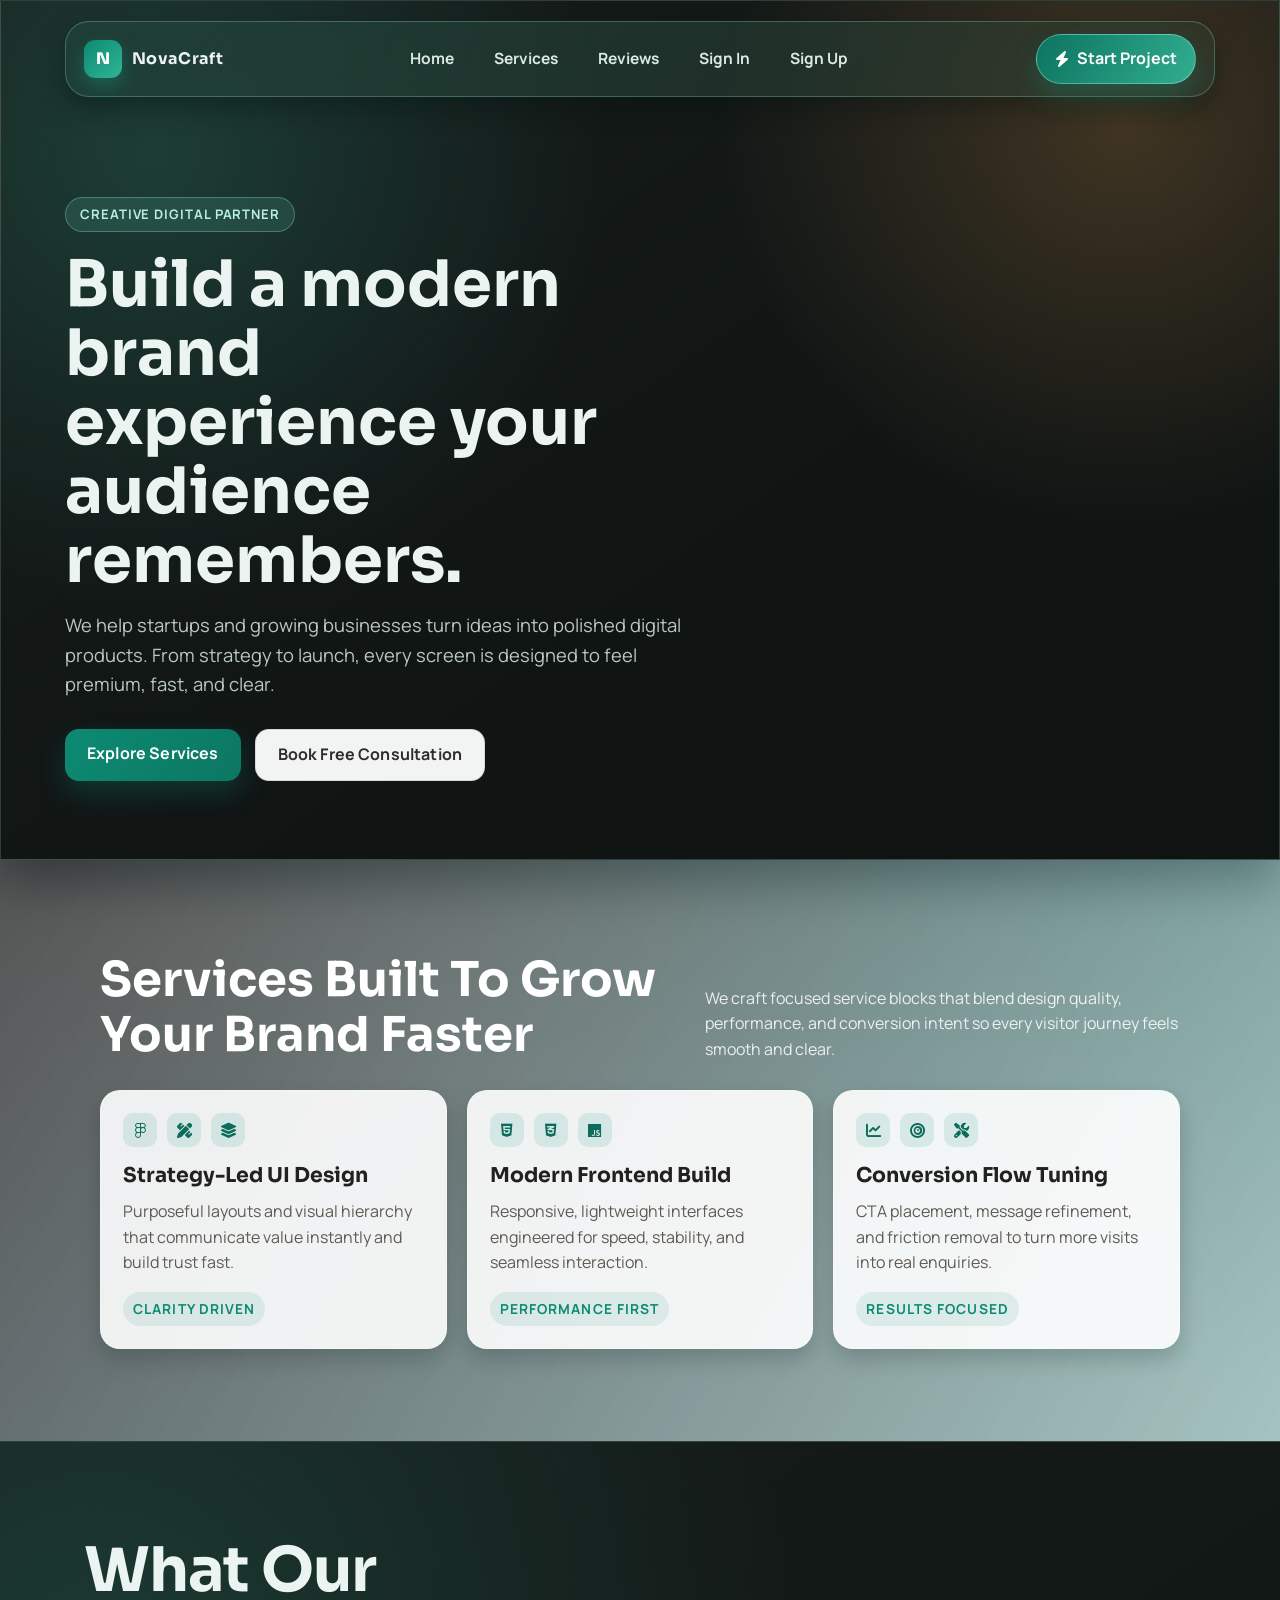
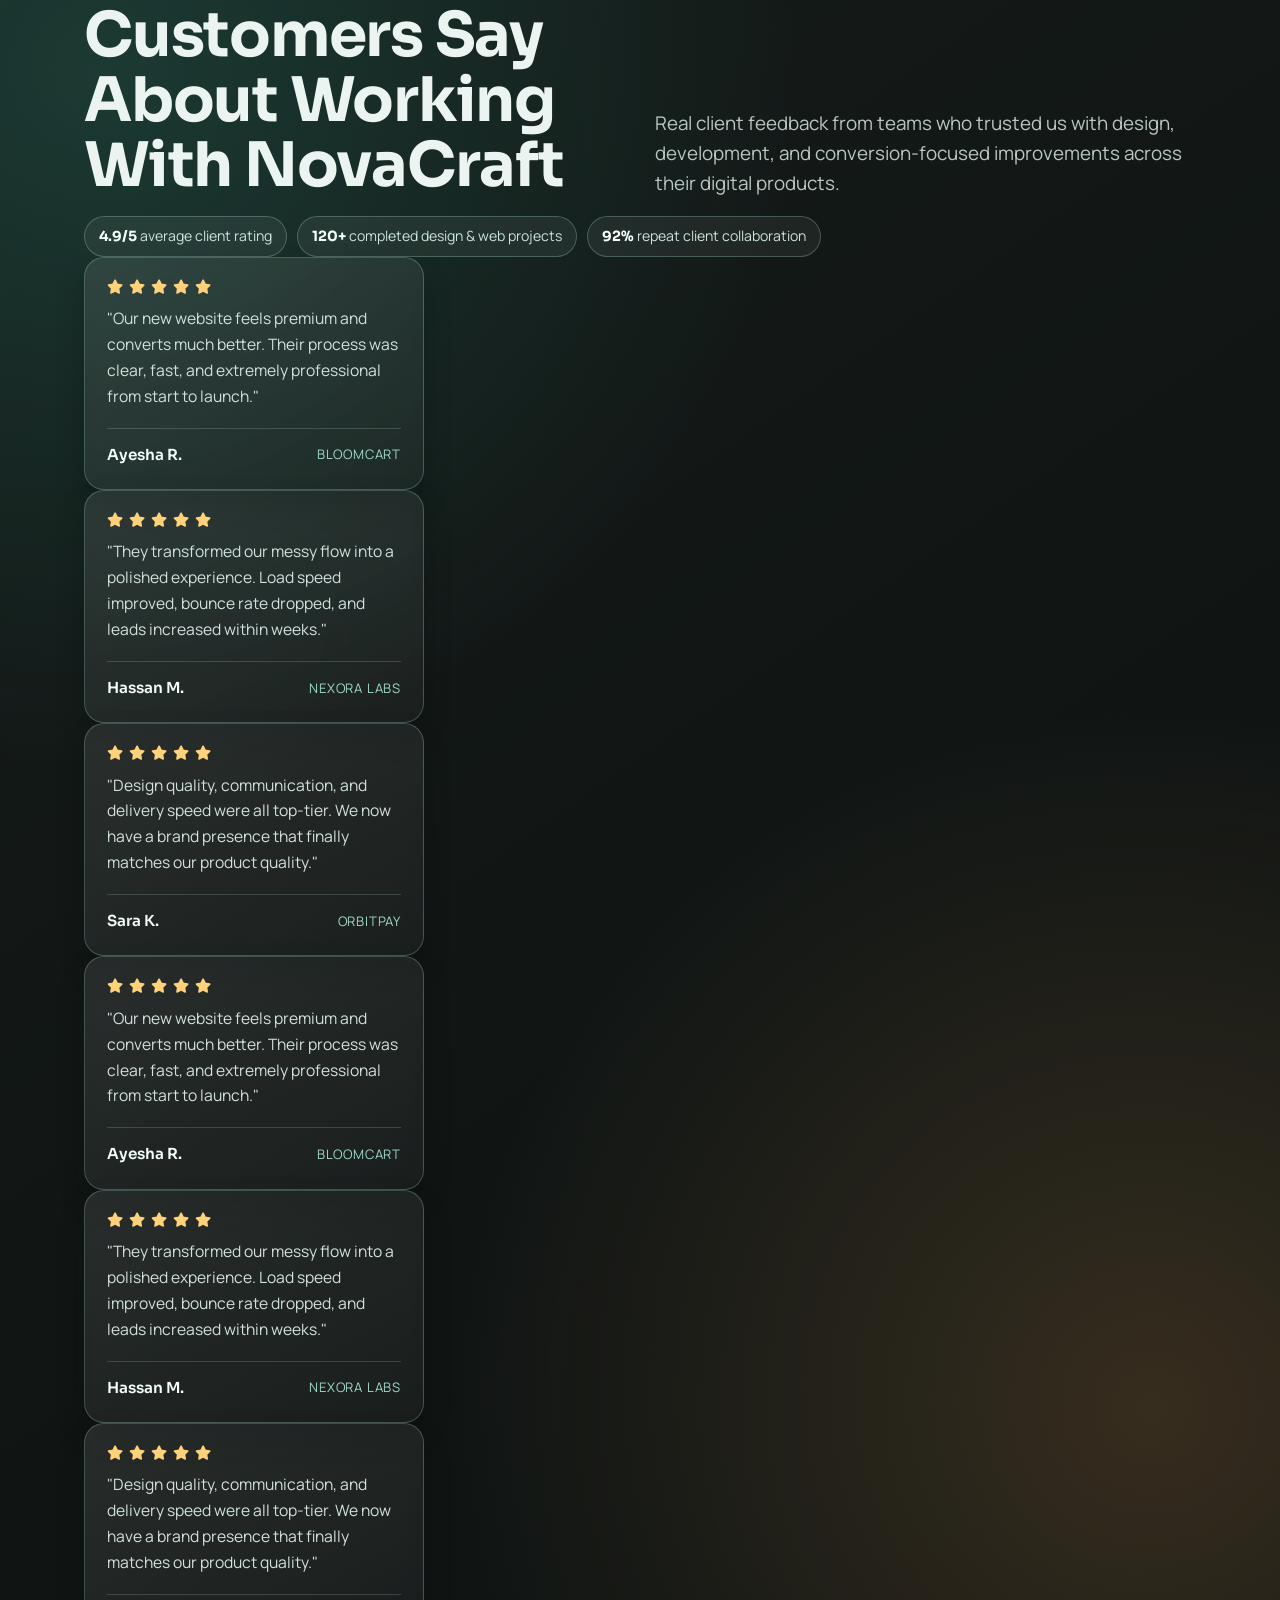
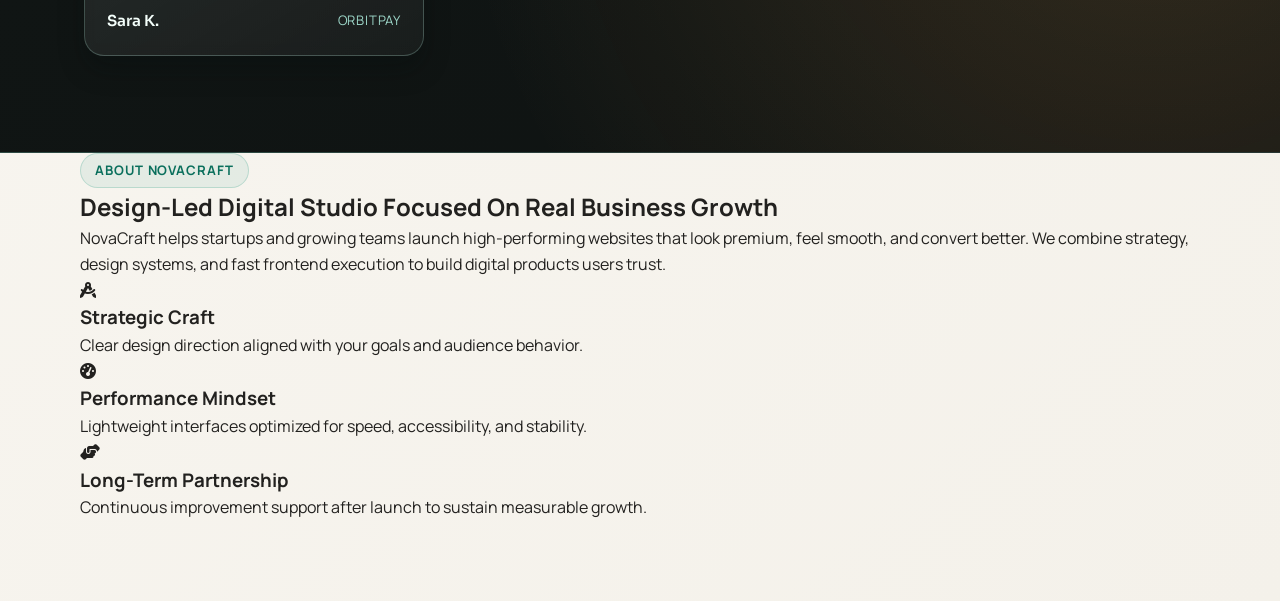
==== index.html @ 984fc83a "Merge branch 'huraira' of https://github.com/primesoftnoxsolutions/final into huraira" ====
<!DOCTYPE html>
<html lang="en">
<head>
  <meta charset="UTF-8" />
  <meta name="viewport" content="width=device-width, initial-scale=1.0" />
  <title>NovaCraft Studio</title>
  <link rel="preconnect" href="https://fonts.googleapis.com" />
  <link rel="preconnect" href="https://fonts.gstatic.com" crossorigin />
  <link href="https://fonts.googleapis.com/css2?family=Manrope:wght@400;500;600;700;800&family=Sora:wght@500;600;700&display=swap" rel="stylesheet" />
  <link rel="stylesheet" href="https://cdnjs.cloudflare.com/ajax/libs/font-awesome/6.5.2/css/all.min.css" />
  <link rel="stylesheet" href="style.css" />
</head>
<body>
  <main class="page">
    <section class="hero" id="hero">
      <div class="hero-top">
        <a class="hero-logo" href="#hero" aria-label="NovaCraft Studio home">
          <span class="hero-logo-mark">N</span>
          <span>NovaCraft</span>
        </a>
        <nav class="hero-nav" aria-label="Main navigation">
          <ul>
            <li><a href="#hero">Home</a></li>
            <li><a href="#services">Services</a></li>
            <li><a href="#reviews">Reviews</a></li>
            <li data-auth="guest"><a href="#" data-open-auth="signin">Sign In</a></li>
            <li data-auth="guest"><a href="#" data-open-auth="signup">Sign Up</a></li>
            <li data-auth="user" class="hidden"><a href="#" id="logoutBtn">Logout</a></li>
          </ul>
        </nav>
        <a class="hero-cta-animated" href="#services">
          <i class="fa-solid fa-bolt" aria-hidden="true"></i>
          Start Project
        </a>
      </div>
      <span class="eyebrow">Creative Digital Partner</span>
      <h1>Build a modern brand experience your audience remembers.</h1>
      <p>
        We help startups and growing businesses turn ideas into polished digital products.
        From strategy to launch, every screen is designed to feel premium, fast, and clear.
      </p>
      <div class="hero-actions">
        <a class="btn btn-primary" href="#services">Explore Services</a>
        <a class="btn btn-secondary" href="#" data-open-auth="signup">Book Free Consultation</a>
      </div>
    </section>

    <section class="services" id="services">
      <div class="services-inner">
        <div class="services-head">
          <h2>Services Built To Grow Your Brand Faster</h2>
          <p>
            We craft focused service blocks that blend design quality, performance,
            and conversion intent so every visitor journey feels smooth and clear.
          </p>
        </div>

        <div class="grid">
          <article class="card">
            <div class="card-tools">
              <i class="fa-brands fa-figma" aria-hidden="true"></i>
              <i class="fa-solid fa-pen-ruler" aria-hidden="true"></i>
              <i class="fa-solid fa-layer-group" aria-hidden="true"></i>
            </div>
            <h3>Strategy-Led UI Design</h3>
            <p>Purposeful layouts and visual hierarchy that communicate value instantly and build trust fast.</p>
            <strong>Clarity Driven</strong>
          </article>
          <article class="card">
            <div class="card-tools">
              <i class="fa-brands fa-html5" aria-hidden="true"></i>
              <i class="fa-brands fa-css3-alt" aria-hidden="true"></i>
              <i class="fa-brands fa-js" aria-hidden="true"></i>
            </div>
            <h3>Modern Frontend Build</h3>
            <p>Responsive, lightweight interfaces engineered for speed, stability, and seamless interaction.</p>
            <strong>Performance First</strong>
          </article>
          <article class="card">
            <div class="card-tools">
              <i class="fa-solid fa-chart-line" aria-hidden="true"></i>
              <i class="fa-solid fa-bullseye" aria-hidden="true"></i>
              <i class="fa-solid fa-screwdriver-wrench" aria-hidden="true"></i>
            </div>
            <h3>Conversion Flow Tuning</h3>
            <p>CTA placement, message refinement, and friction removal to turn more visits into real enquiries.</p>
            <strong>Results Focused</strong>
          </article>
        </div>
      </div>
    </section>

    <section class="reviews" id="reviews">
      <div class="reviews-inner">
        <div class="reviews-head">
          <h2>What Our Customers Say About Working With NovaCraft</h2>
          <p>
            Real client feedback from teams who trusted us with design, development,
            and conversion-focused improvements across their digital products.
          </p>
        </div>
        <div class="reviews-summary">
          <span><strong>4.9/5</strong> average client rating</span>
          <span><strong>120+</strong> completed design & web projects</span>
          <span><strong>92%</strong> repeat client collaboration</span>
        </div>

        <div class="reviews-grid">
          <article class="review-card">
            <div class="review-stars">
              <i class="fa-solid fa-star" aria-hidden="true"></i>
              <i class="fa-solid fa-star" aria-hidden="true"></i>
              <i class="fa-solid fa-star" aria-hidden="true"></i>
              <i class="fa-solid fa-star" aria-hidden="true"></i>
              <i class="fa-solid fa-star" aria-hidden="true"></i>
            </div>
            <p>
              "Our new website feels premium and converts much better. Their process was clear,
              fast, and extremely professional from start to launch."
            </p>
            <div class="review-meta">
              <span class="reviewer">Ayesha R.</span>
              <span class="company">BloomCart</span>
            </div>  
          </article>

            <article class="review-card">
              <div class="review-stars">
                <i class="fa-solid fa-star" aria-hidden="true"></i>
                <i class="fa-solid fa-star" aria-hidden="true"></i>
                <i class="fa-solid fa-star" aria-hidden="true"></i>
                <i class="fa-solid fa-star" aria-hidden="true"></i>
                <i class="fa-solid fa-star" aria-hidden="true"></i>
              </div>
              <p>
                "They transformed our messy flow into a polished experience. Load speed improved,
                bounce rate dropped, and leads increased within weeks."
              </p>
              <div class="review-meta">
                <span class="reviewer">Hassan M.</span>
                <span class="company">Nexora Labs</span>
              </div>
            </article>

            <article class="review-card">
              <div class="review-stars">
                <i class="fa-solid fa-star" aria-hidden="true"></i>
                <i class="fa-solid fa-star" aria-hidden="true"></i>
                <i class="fa-solid fa-star" aria-hidden="true"></i>
                <i class="fa-solid fa-star" aria-hidden="true"></i>
                <i class="fa-solid fa-star" aria-hidden="true"></i>
              </div>
              <p>
                "Design quality, communication, and delivery speed were all top-tier.
                We now have a brand presence that finally matches our product quality."
              </p>
              <div class="review-meta">
                <span class="reviewer">Sara K.</span>
                <span class="company">OrbitPay</span>
              </div>
            </article>

            <article class="review-card" aria-hidden="true">
              <div class="review-stars">
                <i class="fa-solid fa-star" aria-hidden="true"></i>
                <i class="fa-solid fa-star" aria-hidden="true"></i>
                <i class="fa-solid fa-star" aria-hidden="true"></i>
                <i class="fa-solid fa-star" aria-hidden="true"></i>
                <i class="fa-solid fa-star" aria-hidden="true"></i>
              </div>
              <p>
                "Our new website feels premium and converts much better. Their process was clear,
                fast, and extremely professional from start to launch."
              </p>
              <div class="review-meta">
                <span class="reviewer">Ayesha R.</span>
                <span class="company">BloomCart</span>
              </div>
            </article>

            <article class="review-card" aria-hidden="true">
              <div class="review-stars">
                <i class="fa-solid fa-star" aria-hidden="true"></i>
                <i class="fa-solid fa-star" aria-hidden="true"></i>
                <i class="fa-solid fa-star" aria-hidden="true"></i>
                <i class="fa-solid fa-star" aria-hidden="true"></i>
                <i class="fa-solid fa-star" aria-hidden="true"></i>
              </div>
              <p>
                "They transformed our messy flow into a polished experience. Load speed improved,
                bounce rate dropped, and leads increased within weeks."
              </p>
              <div class="review-meta">
                <span class="reviewer">Hassan M.</span>
                <span class="company">Nexora Labs</span>
              </div>
            </article>

            <article class="review-card" aria-hidden="true">
              <div class="review-stars">
                <i class="fa-solid fa-star" aria-hidden="true"></i>
                <i class="fa-solid fa-star" aria-hidden="true"></i>
                <i class="fa-solid fa-star" aria-hidden="true"></i>
                <i class="fa-solid fa-star" aria-hidden="true"></i>
                <i class="fa-solid fa-star" aria-hidden="true"></i>
              </div>
              <p>
                "Design quality, communication, and delivery speed were all top-tier.
                We now have a brand presence that finally matches our product quality."
              </p>
              <div class="review-meta">
                <span class="reviewer">Sara K.</span>
                <span class="company">OrbitPay</span>
              </div>
            </article>
          </div>
        </div>
      </div>
    </section>

    <section class="about-novacraft" id="about-novacraft">
      <div class="about-novacraft-inner">
        <div class="about-copy">
          <span class="eyebrow">About NovaCraft</span>
          <h2>Design-Led Digital Studio Focused On Real Business Growth</h2>
          <p>
            NovaCraft helps startups and growing teams launch high-performing websites that look premium,
            feel smooth, and convert better. We combine strategy, design systems, and fast frontend execution
            to build digital products users trust.
          </p>
        </div>
        <div class="about-pillars">
          <article class="pillar">
            <i class="fa-solid fa-compass-drafting" aria-hidden="true"></i>
            <h3>Strategic Craft</h3>
            <p>Clear design direction aligned with your goals and audience behavior.</p>
          </article>
          <article class="pillar">
            <i class="fa-solid fa-gauge-high" aria-hidden="true"></i>
            <h3>Performance Mindset</h3>
            <p>Lightweight interfaces optimized for speed, accessibility, and stability.</p>
          </article>
          <article class="pillar">
            <i class="fa-solid fa-handshake-angle" aria-hidden="true"></i>
            <h3>Long-Term Partnership</h3>
            <p>Continuous improvement support after launch to sustain measurable growth.</p>
          </article>
        </div>
      </div>
    </section>
  </main>

  <div id="authModal" class="auth-modal" aria-hidden="true">
    <button type="button" class="auth-modal-backdrop" data-close-auth aria-label="Close authentication popup"></button>
    <section class="auth-modal-card" role="dialog" aria-modal="true" aria-labelledby="authTitle">
      <button type="button" class="auth-close" data-close-auth aria-label="Close">&times;</button>

      <div class="auth-tabs" role="tablist" aria-label="Authentication tabs">
        <button type="button" class="auth-tab active" data-auth-view="signin" role="tab" aria-selected="true">Sign In</button>
        <button type="button" class="auth-tab" data-auth-view="signup" role="tab" aria-selected="false">Sign Up</button>
      </div>

      <div class="auth-panel" data-auth-panel="signin">
        <h2 id="authTitle">Welcome Back</h2>
        <p class="auth-subtext">Login karein aur apna project dashboard access karein.</p>

        <form id="signinForm" class="auth-form" novalidate>
          <div class="input-group">
            <label for="signinEmail">Email Address</label>
            <input id="signinEmail" name="email" type="email" autocomplete="email" required />
          </div>

          <div class="input-group">
            <label for="signinPassword">Password</label>
            <input id="signinPassword" name="password" type="password" autocomplete="current-password" required />
          </div>

          <button class="btn btn-primary" type="submit">Sign In</button>
        </form>

        <p id="signinMessage" class="form-message" role="status" aria-live="polite"></p>
        <p class="auth-foot">New user? <button type="button" class="auth-switch" data-switch-auth="signup">Create account</button></p>
      </div>

      <div class="auth-panel hidden" data-auth-panel="signup">
        <h2>Create Account</h2>
        <p class="auth-subtext">NovaCraft par account bana kar journey start karein.</p>

        <form id="signupForm" class="auth-form" novalidate>
          <div class="input-group">
            <label for="signupName">Full Name</label>
            <input id="signupName" name="name" type="text" autocomplete="name" required />
          </div>

          <div class="input-group">
            <label for="signupEmail">Email Address</label>
            <input id="signupEmail" name="email" type="email" autocomplete="email" required />
          </div>

          <div class="input-group">
            <label for="signupPassword">Password</label>
            <input id="signupPassword" name="password" type="password" minlength="6" autocomplete="new-password" required />
          </div>

          <div class="input-group">
            <label for="signupConfirmPassword">Confirm Password</label>
            <input id="signupConfirmPassword" name="confirmPassword" type="password" minlength="6" autocomplete="new-password" required />
          </div>

          <button class="btn btn-primary" type="submit">Sign Up</button>
        </form>

        <p id="signupMessage" class="form-message" role="status" aria-live="polite"></p>
        <p class="auth-foot">Already have an account? <button type="button" class="auth-switch" data-switch-auth="signin">Sign in</button></p>
      </div>
    </section>
  </div>

  <script src="script.js"></script>
</body>
</html>
---- style.css ----
:root {
  --bg-main: #f4f1ea;
  --bg-card: rgba(255, 255, 255, 0.8);
  --ink: #22211f;
  --muted: #5f5a53;
  --accent: #0d8a72;
  --ring: rgba(13, 138, 114, 0.25);
  --shadow: 0 18px 40px rgba(24, 29, 27, 0.12);
  --radius-xl: 28px;
  --radius-lg: 20px;
}

* {
  box-sizing: border-box;
  margin: 0;
  padding: 0;
}

body {
  font-family: "Manrope", sans-serif;
  color: var(--ink);
  background:
    radial-gradient(circle at 5% 8%, rgba(244, 162, 89, 0.38), transparent 30%),
    radial-gradient(circle at 92% 12%, rgba(13, 138, 114, 0.3), transparent 26%),
    linear-gradient(135deg, #fdfbf7 0%, #f4f1ea 100%);
  min-height: 100vh;
  line-height: 1.6;
  overflow-x: hidden;
}

body.modal-open {
  overflow: hidden;
}

.page {
  width: min(1120px, 92%);
  margin: 0 auto;
  padding: 0 0 80px;
}

.site-navbar-wrap {
  position: sticky;
  top: 0;
  z-index: 1000;
  padding: 10px clamp(12px, 3vw, 28px);
  background:
    radial-gradient(circle at 12% 18%, rgba(53, 181, 154, 0.22), transparent 34%),
    radial-gradient(circle at 88% 14%, rgba(255, 176, 90, 0.2), transparent 30%),
    linear-gradient(145deg, #171d1b 0%, #101514 60%, #0f1312 100%);
}

.site-navbar {
  width: min(1220px, 100%);
  margin: 0 auto;
  padding: 10px 14px;
  display: grid;
  grid-template-columns: auto 1fr auto;
  align-items: center;
  gap: 14px;
  border-radius: 18px;
  border: 1px solid rgba(193, 238, 227, 0.32);
  background:
    radial-gradient(circle at 10% 10%, rgba(117, 224, 202, 0.2), transparent 45%),
    radial-gradient(circle at 88% 84%, rgba(255, 190, 120, 0.16), transparent 48%),
    linear-gradient(120deg, rgba(12, 20, 24, 0.62), rgba(8, 42, 36, 0.58));
  box-shadow: 0 16px 30px rgba(6, 14, 12, 0.34);
  backdrop-filter: blur(14px) saturate(140%);
}

.hero {
  margin-top: 0;
  width: 100vw;
  margin-left: calc(50% - 50vw);
  margin-right: calc(50% - 50vw);
  padding: 20px clamp(20px, 5vw, 68px) 78px;
  /* border-radius: var(--radius-xl); */
  background:
    radial-gradient(circle at 12% 18%, rgba(53, 181, 154, 0.22), transparent 34%),
    radial-gradient(circle at 88% 14%, rgba(255, 176, 90, 0.2), transparent 30%),
    linear-gradient(145deg, #171d1b 0%, #101514 60%, #0f1312 100%);
  border: 1px solid rgba(170, 236, 221, 0.2);
  box-shadow: 0 22px 46px rgba(5, 8, 7, 0.45);
  backdrop-filter: blur(8px);
  animation: rise 0.8s ease-out both;
  color: #ecf4f1;
}

.hero-nav {
  display: flex;
  justify-content: center;
  flex: 1;
}

.hero-top {
  display: flex;
  align-items: center;
  justify-content: space-between;
  gap: 14px;
  margin-bottom: 100px;
  padding: 12px 18px;
  border-radius: 24px;
  border: 1px solid rgba(160, 228, 212, 0.28);
  background: linear-gradient(120deg, rgba(31, 64, 56, 0.82), rgba(47, 62, 49, 0.45));
  box-shadow: 0 10px 26px rgba(6, 18, 14, 0.4);
}

.hero-logo {
  display: inline-flex;
  align-items: center;
  gap: 10px;
  color: #ecf4f1;
  text-decoration: none;
  font-family: "Sora", sans-serif;
  font-weight: 700;
  letter-spacing: 0.02em;
}

.hero-logo-mark {
  width: 38px;
  height: 38px;
  border-radius: 11px;
  display: inline-flex;
  align-items: center;
  justify-content: center;
  font-weight: 800;
  color: #fff;
  background: linear-gradient(135deg, #0d8a72, #31b596);
  box-shadow: 0 8px 18px rgba(18, 170, 140, 0.35);
}

.hero-cta-animated {
  display: inline-flex;
  align-items: center;
  gap: 8px;
  padding: 11px 18px;
  border-radius: 999px;
  border: 1px solid rgba(175, 255, 236, 0.4);
  background: linear-gradient(120deg, rgba(12, 119, 98, 0.95), rgba(49, 181, 150, 0.95));
  color: #fff;
  text-decoration: none;
  font-weight: 700;
  box-shadow: 0 12px 24px rgba(13, 138, 114, 0.34);
  animation: pulseGlow 1.8s ease-in-out infinite;
  transition: transform 0.25s ease;
}

.hero-cta-animated:hover {
  transform: translateY(-2px);
}

.hero-nav ul {
  list-style: none;
  display: flex;
  align-items: center;
  justify-content: center;
  gap: 12px;
  flex-wrap: wrap;
  padding: 0;
}

.hero-nav a {
  display: inline-block;
  text-decoration: none;
  color: #dbe9e4;
  font-weight: 700;
  font-size: 0.97rem;
  padding: 8px 14px;
  border-radius: 999px;
  transition: background-color 0.25s ease, color 0.25s ease, transform 0.25s ease;
}

.hero-nav a:hover {
  background: rgba(94, 207, 183, 0.18);
  color: #ffffff;
  transform: translateY(-1px);
}

.hero .eyebrow {
  border: 1px solid rgba(145, 219, 201, 0.35);
  background: rgba(93, 200, 178, 0.16);
  color: #b8efe2;
}

.eyebrow {
  display: inline-flex;
  align-items: center;
  gap: 8px;
  padding: 6px 14px;
  border-radius: 999px;
  border: 1px solid rgba(13, 138, 114, 0.2);
  background: rgba(13, 138, 114, 0.08);
  font-size: 0.82rem;
  font-weight: 700;
  letter-spacing: 0.07em;
  text-transform: uppercase;
  color: #0a6f5c;
}

.hero h1 {
  margin-top: 18px;
  font-family: "Sora", sans-serif;
  font-size: clamp(2rem, 5vw, 4rem);
  line-height: 1.08;
  max-width: 11.5ch;
}

.hero p {
  margin-top: 16px;
  max-width: 56ch;
  font-size: clamp(1rem, 2vw, 1.15rem);
  color: #b9c7c2;
}

.hero-actions {
  margin-top: 30px;
  display: flex;
  gap: 14px;
  flex-wrap: wrap;
}

.btn {
  text-decoration: none;
  border-radius: 14px;
  padding: 12px 22px;
  font-weight: 700;
  letter-spacing: 0.01em;
  transition: transform 0.25s ease, box-shadow 0.25s ease;
  border: none;
  cursor: pointer;
}

.btn-primary {
  color: #fff;
  background: linear-gradient(120deg, #0d8a72, #0c7762);
  box-shadow: 0 12px 26px rgba(13, 138, 114, 0.28);
}

.btn-secondary {
  color: #2f2d29;
  background: rgba(255, 255, 255, 0.95);
  border: 1px solid rgba(34, 33, 31, 0.12);
}

.btn:hover {
  transform: translateY(-2px);
}

.services {
  margin-top: 0;
  width: 100vw;
  margin-left: calc(50% - 50vw);
  margin-right: calc(50% - 50vw);
  padding: clamp(56px, 8vw, 92px) clamp(20px, 5vw, 70px);
  background:
    linear-gradient(120deg, rgba(14, 22, 29, 0.7), rgba(92, 151, 151, 0.54)),
    url("https://images.unsplash.com/photo-1518770660439-4636190af475?auto=format&fit=crop&w=1920&q=80") center/cover no-repeat;
  overflow: hidden;
  animation: rise 0.8s ease-out 0.18s both;
}

.services-inner {
  width: min(1080px, 100%);
  margin: 0 auto;
  display: grid;
  gap: 28px;
}

.services-head {
  display: grid;
  grid-template-columns: 1.1fr 0.9fr;
  gap: 24px;
  align-items: end;
}

.services-head h2 {
  font-family: "Sora", sans-serif;
  font-size: clamp(1.8rem, 4vw, 3rem);
  line-height: 1.15;
  max-width: 17ch;
  color: #ffffff;
}

.services-head p {
  margin-top: 0;
  color: rgba(255, 255, 255, 0.86);
  max-width: 58ch;
  font-size: 1rem;
}

.grid {
  display: grid;
  grid-template-columns: repeat(3, minmax(0, 1fr));
  gap: 20px;
}

.card {
  padding: 22px;
  border-radius: var(--radius-lg);
  background: rgba(255, 255, 255, 0.9);
  border: 1px solid rgba(255, 255, 255, 0.25);
  box-shadow: 0 10px 22px rgba(6, 19, 16, 0.2);
  transition: transform 0.25s ease, box-shadow 0.25s ease;
}

.card:hover {
  transform: translateY(-4px);
  box-shadow: 0 16px 28px rgba(24, 29, 27, 0.12);
}

.card h3 {
  font-family: "Sora", sans-serif;
  font-size: 1.28rem;
  margin-bottom: 10px;
  line-height: 1.25;
}

.card-tools {
  display: flex;
  gap: 10px;
  margin-bottom: 16px;
}

.card-tools i {
  width: 34px;
  height: 34px;
  border-radius: 10px;
  display: inline-flex;
  align-items: center;
  justify-content: center;
  background: rgba(13, 138, 114, 0.12);
  color: #0c6b5a;
  font-size: 0.95rem;
}

.card p {
  color: var(--muted);
  font-size: 1rem;
}

.card strong {
  display: inline-block;
  margin-top: 16px;
  color: var(--accent);
  font-size: 0.86rem;
  letter-spacing: 0.08em;
  text-transform: uppercase;
  padding: 6px 10px;
  border-radius: 999px;
  background: rgba(13, 138, 114, 0.1);
}

.reviews {
  margin-top: 0;
  width: 100vw;
  margin-left: calc(50% - 50vw);
  margin-right: calc(50% - 50vw);
  padding: clamp(56px, 9vw, 96px) clamp(20px, 5vw, 72px);
  background:
    radial-gradient(circle at 8% 12%, rgba(53, 181, 154, 0.2), transparent 34%),
    radial-gradient(circle at 90% 82%, rgba(255, 176, 90, 0.16), transparent 36%),
    linear-gradient(145deg, #161c1a 0%, #101514 62%, #0f1312 100%);
  border-top: 1px solid rgba(170, 236, 221, 0.2);
  border-bottom: 1px solid rgba(170, 236, 221, 0.14);
}

.reviews-inner {
  width: 100%;
  margin: 0 auto;
  padding-inline: clamp(8px, 2vw, 20px);
}

.reviews-head {
  display: grid;
  grid-template-columns: 1fr 1fr;
  gap: 30px;
  align-items: end;
  margin: 0 auto;
  width: min(1360px, 100%);
}

.reviews-head h2 {
  font-family: "Sora", sans-serif;
  font-size: clamp(2rem, 4.8vw, 4rem);
  line-height: 1.06;
  max-width: 14ch;
  color: #ecf4f1;
  letter-spacing: -0.02em;
}

.reviews-head p {
  color: #b9c7c2;
  font-size: clamp(1rem, 1.8vw, 1.18rem);
  max-width: 60ch;
}

.reviews-summary {
  margin: 18px auto 0;
  width: min(1360px, 100%);
  display: flex;
  gap: 10px;
  flex-wrap: wrap;
}

.reviews-summary span {
  padding: 8px 14px;
  border-radius: 999px;
  border: 1px solid rgba(188, 238, 227, 0.26);
  background: rgba(255, 255, 255, 0.06);
  color: #cbe4dd;
  font-size: 0.88rem;
}

.reviews-summary strong {
  color: #f5fff9;
  font-family: "Sora", sans-serif;
}

.reviews-marquee {
  margin-top: 26px;
  overflow: hidden;
  width: 100%;
  mask-image: linear-gradient(to right, transparent, #000 4%, #000 96%, transparent);
}

.reviews-track {
  display: flex;
  width: max-content;
  animation: reviewsScroll 26s linear infinite;
  gap: 18px;
}

.review-card {
  width: min(340px, 78vw);
  flex: 0 0 auto;
  padding: 22px;
  border-radius: 20px;
  border: 1px solid rgba(184, 237, 225, 0.24);
  background: linear-gradient(150deg, rgba(255, 255, 255, 0.1), rgba(255, 255, 255, 0.04));
  backdrop-filter: blur(6px);
  color: #e9f5f1;
  box-shadow: 0 14px 26px rgba(4, 12, 10, 0.26);
}

.review-stars {
  display: flex;
  gap: 6px;
  color: #ffd27a;
  font-size: 0.9rem;
  margin-bottom: 12px;
}

.review-card p {
  font-size: 0.98rem;
  line-height: 1.65;
  color: #d2e2dd;
}

.review-meta {
  margin-top: 18px;
  padding-top: 14px;
  border-top: 1px solid rgba(190, 239, 228, 0.18);
  display: flex;
  justify-content: space-between;
  gap: 10px;
  align-items: center;
}

.reviewer {
  font-family: "Sora", sans-serif;
  font-weight: 600;
  font-size: 0.95rem;
  color: #f4fffb;
}

.company {
  font-size: 0.82rem;
  letter-spacing: 0.06em;
  text-transform: uppercase;
  color: #9ed8ca;
}

.auth-modal {
  position: fixed;
  inset: 0;
  z-index: 1000;
  display: grid;
  place-items: center;
  padding: 18px;
  opacity: 0;
  pointer-events: none;
  transition: opacity 0.35s ease;
}

.auth-modal.is-open {
  opacity: 1;
  pointer-events: auto;
}

.auth-modal-backdrop {
  position: absolute;
  inset: 0;
  border: 0;
  background: rgba(6, 12, 10, 0.65);
  backdrop-filter: blur(4px);
  cursor: pointer;
}

.auth-modal-card {
  position: relative;
  z-index: 1;
  width: min(500px, 100%);
  border-radius: 24px;
  border: 1px solid rgba(170, 236, 221, 0.2);
  background:
    radial-gradient(circle at 82% 8%, rgba(255, 176, 90, 0.16), transparent 30%),
    linear-gradient(145deg, #161c1a 0%, #111815 65%, #0e1211 100%);
  color: #e9f5f1;
  box-shadow: 0 22px 50px rgba(4, 10, 8, 0.55);
  padding: 24px;
  transform: translateY(24px) scale(0.96);
  opacity: 0;
  transition: transform 0.35s ease, opacity 0.35s ease;
}

.auth-modal.is-open .auth-modal-card {
  transform: translateY(0) scale(1);
  opacity: 1;
}

.auth-close {
  position: absolute;
  top: 10px;
  right: 10px;
  width: 34px;
  height: 34px;
  border-radius: 50%;
  border: 1px solid rgba(180, 238, 224, 0.32);
  background: rgba(18, 33, 29, 0.8);
  color: #d4ece6;
  font-size: 1.3rem;
  line-height: 1;
  cursor: pointer;
  transition: transform 0.2s ease, background-color 0.2s ease;
}

.auth-close:hover {
  transform: rotate(90deg);
  background: rgba(30, 56, 49, 0.9);
}

.auth-tabs {
  display: grid;
  grid-template-columns: 1fr 1fr;
  gap: 10px;
  margin-bottom: 18px;
}

.auth-tab {
  border: 1px solid rgba(174, 243, 226, 0.26);
  background: rgba(255, 255, 255, 0.06);
  color: #cde3dd;
  border-radius: 12px;
  padding: 10px 14px;
  font: inherit;
  font-weight: 700;
  cursor: pointer;
  transition: background-color 0.25s ease, color 0.25s ease, border-color 0.25s ease;
}

.auth-tab.active {
  color: #ffffff;
  border-color: rgba(143, 235, 211, 0.8);
  background: linear-gradient(120deg, rgba(13, 138, 114, 0.85), rgba(49, 181, 150, 0.8));
}

.auth-panel h2 {
  font-family: "Sora", sans-serif;
  font-size: clamp(1.45rem, 3.4vw, 2rem);
  margin-bottom: 4px;
}

.auth-subtext {
  color: #b8cbc5;
  margin-bottom: 16px;
}

.auth-form {
  display: grid;
  gap: 12px;
}

.input-group {
  display: grid;
  gap: 6px;
}

.input-group label {
  font-size: 0.94rem;
  font-weight: 700;
  color: #d5e7e1;
}

.input-group input {
  width: 100%;
  border: 1px solid rgba(173, 235, 220, 0.25);
  border-radius: 12px;
  padding: 11px 12px;
  font: inherit;
  color: #e8f4f0;
  background: rgba(255, 255, 255, 0.06);
}

.input-group input:focus {
  outline: none;
  border-color: rgba(104, 233, 197, 0.9);
  box-shadow: 0 0 0 3px rgba(13, 138, 114, 0.3);
}

.form-message {
  margin-top: 12px;
  font-size: 0.95rem;
  font-weight: 700;
  min-height: 24px;
}

.form-message.error {
  color: #ff9a98;
}

.form-message.success {
  color: #92efcc;
}

.auth-foot {
  margin-top: 8px;
  color: #b7cac4;
  font-size: 0.95rem;
}

.auth-switch {
  border: 0;
  background: transparent;
  color: #82e8cb;
  font: inherit;
  font-weight: 700;
  cursor: pointer;
  text-decoration: underline;
  text-decoration-thickness: 1px;
  text-underline-offset: 3px;
}

.hidden {
  display: none !important;
}

@keyframes rise {
  from {
    opacity: 0;
    transform: translateY(22px);
  }

  to {
    opacity: 1;
    transform: translateY(0);
  }
}

@keyframes pulseGlow {

  0%,
  100% {
    box-shadow: 0 10px 22px rgba(13, 138, 114, 0.28);
  }

  50% {
    box-shadow: 0 16px 30px rgba(66, 219, 182, 0.48);
  }
}

@keyframes reviewsScroll {
  from {
    transform: translateX(0);
  }
  to {
    transform: translateX(calc(-50% - 9px));
  }
}

@media (max-width: 900px) {
  .site-navbar {
    grid-template-columns: 1fr;
    justify-items: center;
    gap: 10px;
  }

  .site-navbar .hero-logo,
  .site-navbar .hero-cta-animated {
    justify-self: center;
  }

  .services-head {
    grid-template-columns: 1fr;
  }

  .services-head p {
    margin-top: 4px;
  }

  .grid {
    grid-template-columns: repeat(2, minmax(0, 1fr));
  }

  .reviews-head {
    grid-template-columns: 1fr;
    gap: 16px;
  }

  .about-novacraft-inner {
    grid-template-columns: 1fr;
  }
}

@media (max-width: 640px) {
  .site-navbar-wrap {
    padding: 8px 10px;
  }

  .site-navbar {
    padding: 10px;
  }

  .page {
    padding: 0 0 44px;
  }

  .hero {
    padding: 18px 18px 48px;
  }

  .hero-top {
    flex-direction: column;
    align-items: stretch;
    margin-bottom: 46px;
    padding: 14px;
  }

  .hero-nav {
    width: 100%;
  }

  .hero-nav ul {
    justify-content: flex-start;
  }

  .services {
    margin-top: 0;
    padding: 24px 14px;
  }

  .grid {
    grid-template-columns: 1fr;
  }

  .reviews {
    margin-top: 0;
    padding: 44px 14px;
  }

  .reviews-track {
    animation-duration: 32s;
  }

  .reviews-summary {
    gap: 8px;
  }

  .review-card {
    width: min(300px, 82vw);
  }

  .about-novacraft {
    padding: 44px 14px;
  }

  .auth-modal-card {
    padding: 20px;
  }
}
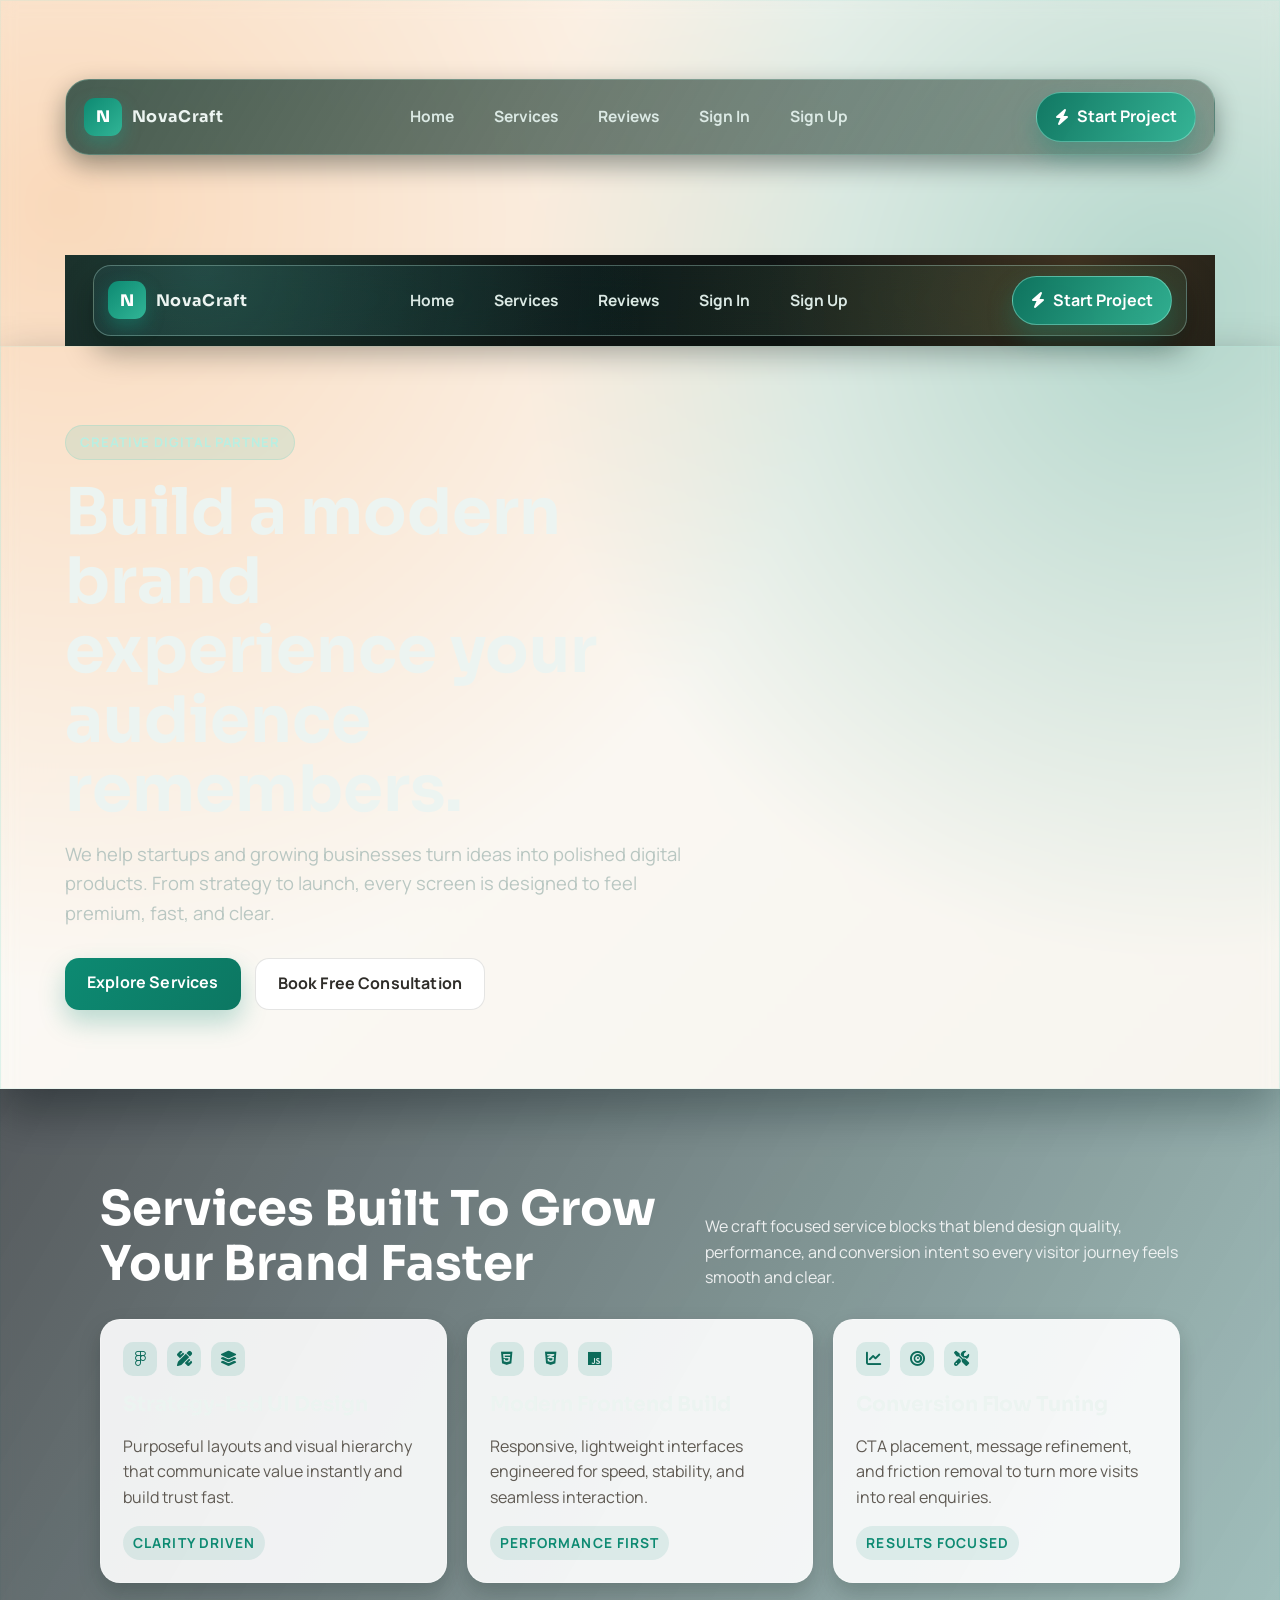
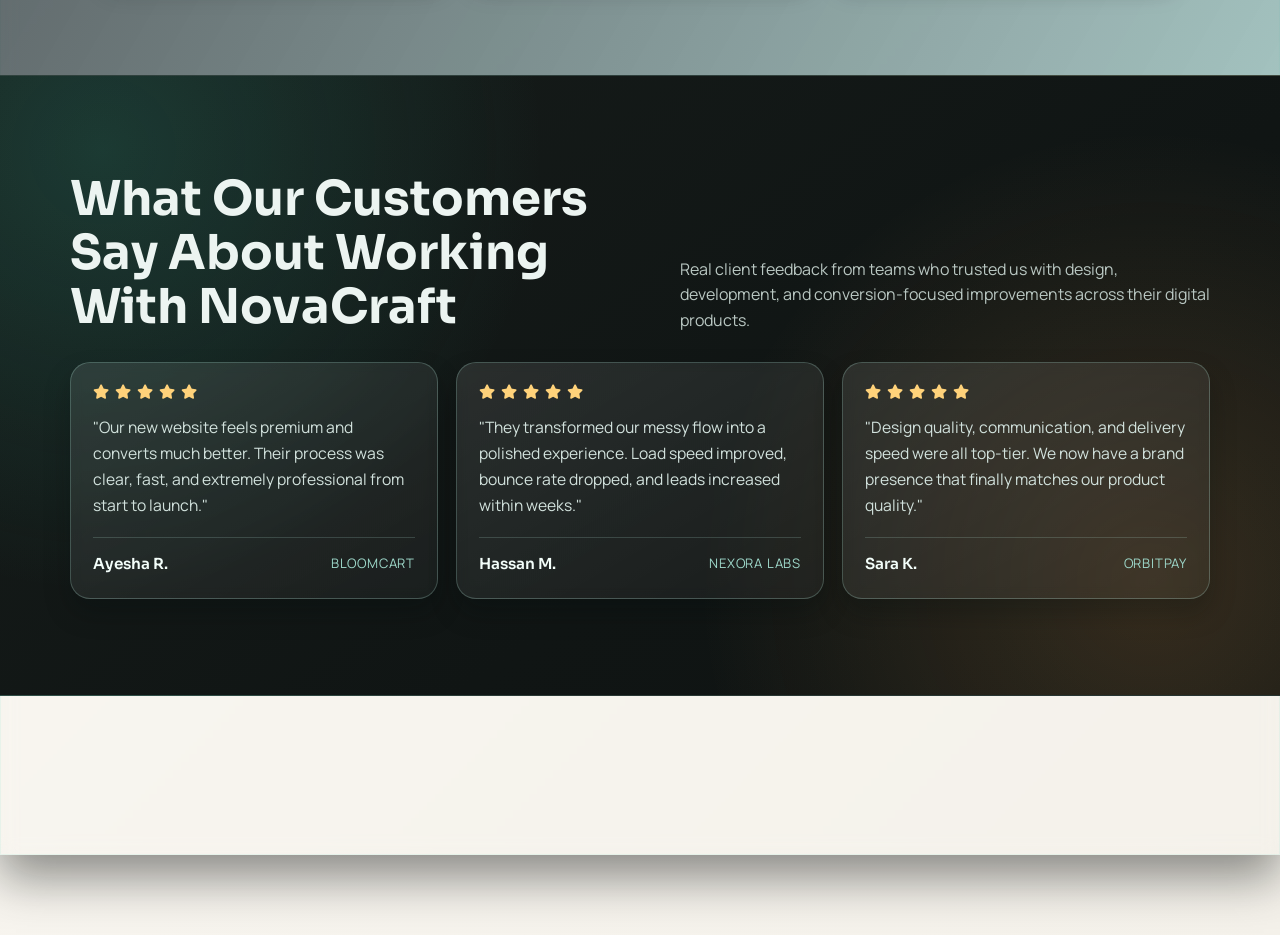
==== commit 5411a1ca: "new" ====
--- a/index.html
+++ b/index.html
@@ -33,6 +33,32 @@
           Start Project
         </a>
       </div>
+  <header class="site-navbar-wrap">
+    <div class="site-navbar">
+      <a class="hero-logo" href="#hero" aria-label="NovaCraft Studio home">
+        <span class="hero-logo-mark">N</span>
+        <span>NovaCraft</span>
+      </a>
+
+      <nav class="hero-nav" aria-label="Main navigation">
+        <ul>
+          <li><a href="#hero">Home</a></li>
+          <li><a href="#services">Services</a></li>
+          <li><a href="#reviews">Reviews</a></li>
+          <li><a href="signin.html">Sign In</a></li>
+          <li><a href="signup.html">Sign Up</a></li>
+        </ul>
+      </nav>
+
+      <a class="hero-cta-animated" href="#services">
+        <i class="fa-solid fa-bolt" aria-hidden="true"></i>
+        Start Project
+      </a>
+    </div>
+  </header>
+
+  <main class="page">
+    <section class="hero" id="hero">
       <span class="eyebrow">Creative Digital Partner</span>
       <h1>Build a modern brand experience your audience remembers.</h1>
       <p>
@@ -99,11 +125,6 @@
             and conversion-focused improvements across their digital products.
           </p>
         </div>
-        <div class="reviews-summary">
-          <span><strong>4.9/5</strong> average client rating</span>
-          <span><strong>120+</strong> completed design & web projects</span>
-          <span><strong>92%</strong> repeat client collaboration</span>
-        </div>
 
         <div class="reviews-grid">
           <article class="review-card">
@@ -124,126 +145,40 @@
             </div>  
           </article>
 
-            <article class="review-card">
-              <div class="review-stars">
-                <i class="fa-solid fa-star" aria-hidden="true"></i>
-                <i class="fa-solid fa-star" aria-hidden="true"></i>
-                <i class="fa-solid fa-star" aria-hidden="true"></i>
-                <i class="fa-solid fa-star" aria-hidden="true"></i>
-                <i class="fa-solid fa-star" aria-hidden="true"></i>
-              </div>
-              <p>
-                "They transformed our messy flow into a polished experience. Load speed improved,
-                bounce rate dropped, and leads increased within weeks."
-              </p>
-              <div class="review-meta">
-                <span class="reviewer">Hassan M.</span>
-                <span class="company">Nexora Labs</span>
-              </div>
-            </article>
-
-            <article class="review-card">
-              <div class="review-stars">
-                <i class="fa-solid fa-star" aria-hidden="true"></i>
-                <i class="fa-solid fa-star" aria-hidden="true"></i>
-                <i class="fa-solid fa-star" aria-hidden="true"></i>
-                <i class="fa-solid fa-star" aria-hidden="true"></i>
-                <i class="fa-solid fa-star" aria-hidden="true"></i>
-              </div>
-              <p>
-                "Design quality, communication, and delivery speed were all top-tier.
-                We now have a brand presence that finally matches our product quality."
-              </p>
-              <div class="review-meta">
-                <span class="reviewer">Sara K.</span>
-                <span class="company">OrbitPay</span>
-              </div>
-            </article>
-
-            <article class="review-card" aria-hidden="true">
-              <div class="review-stars">
-                <i class="fa-solid fa-star" aria-hidden="true"></i>
-                <i class="fa-solid fa-star" aria-hidden="true"></i>
-                <i class="fa-solid fa-star" aria-hidden="true"></i>
-                <i class="fa-solid fa-star" aria-hidden="true"></i>
-                <i class="fa-solid fa-star" aria-hidden="true"></i>
-              </div>
-              <p>
-                "Our new website feels premium and converts much better. Their process was clear,
-                fast, and extremely professional from start to launch."
-              </p>
-              <div class="review-meta">
-                <span class="reviewer">Ayesha R.</span>
-                <span class="company">BloomCart</span>
-              </div>
-            </article>
-
-            <article class="review-card" aria-hidden="true">
-              <div class="review-stars">
-                <i class="fa-solid fa-star" aria-hidden="true"></i>
-                <i class="fa-solid fa-star" aria-hidden="true"></i>
-                <i class="fa-solid fa-star" aria-hidden="true"></i>
-                <i class="fa-solid fa-star" aria-hidden="true"></i>
-                <i class="fa-solid fa-star" aria-hidden="true"></i>
-              </div>
-              <p>
-                "They transformed our messy flow into a polished experience. Load speed improved,
-                bounce rate dropped, and leads increased within weeks."
-              </p>
-              <div class="review-meta">
-                <span class="reviewer">Hassan M.</span>
-                <span class="company">Nexora Labs</span>
-              </div>
-            </article>
-
-            <article class="review-card" aria-hidden="true">
-              <div class="review-stars">
-                <i class="fa-solid fa-star" aria-hidden="true"></i>
-                <i class="fa-solid fa-star" aria-hidden="true"></i>
-                <i class="fa-solid fa-star" aria-hidden="true"></i>
-                <i class="fa-solid fa-star" aria-hidden="true"></i>
-                <i class="fa-solid fa-star" aria-hidden="true"></i>
-              </div>
-              <p>
-                "Design quality, communication, and delivery speed were all top-tier.
-                We now have a brand presence that finally matches our product quality."
-              </p>
-              <div class="review-meta">
-                <span class="reviewer">Sara K.</span>
-                <span class="company">OrbitPay</span>
-              </div>
-            </article>
-          </div>
-        </div>
-      </div>
-    </section>
-
-    <section class="about-novacraft" id="about-novacraft">
-      <div class="about-novacraft-inner">
-        <div class="about-copy">
-          <span class="eyebrow">About NovaCraft</span>
-          <h2>Design-Led Digital Studio Focused On Real Business Growth</h2>
-          <p>
-            NovaCraft helps startups and growing teams launch high-performing websites that look premium,
-            feel smooth, and convert better. We combine strategy, design systems, and fast frontend execution
-            to build digital products users trust.
-          </p>
-        </div>
-        <div class="about-pillars">
-          <article class="pillar">
-            <i class="fa-solid fa-compass-drafting" aria-hidden="true"></i>
-            <h3>Strategic Craft</h3>
-            <p>Clear design direction aligned with your goals and audience behavior.</p>
-          </article>
-          <article class="pillar">
-            <i class="fa-solid fa-gauge-high" aria-hidden="true"></i>
-            <h3>Performance Mindset</h3>
-            <p>Lightweight interfaces optimized for speed, accessibility, and stability.</p>
-          </article>
-          <article class="pillar">
-            <i class="fa-solid fa-handshake-angle" aria-hidden="true"></i>
-            <h3>Long-Term Partnership</h3>
-            <p>Continuous improvement support after launch to sustain measurable growth.</p>
+          <article class="review-card">
+            <div class="review-stars">
+              <i class="fa-solid fa-star" aria-hidden="true"></i>
+              <i class="fa-solid fa-star" aria-hidden="true"></i>
+              <i class="fa-solid fa-star" aria-hidden="true"></i>
+              <i class="fa-solid fa-star" aria-hidden="true"></i>
+              <i class="fa-solid fa-star" aria-hidden="true"></i>
+            </div>
+            <p>
+              "They transformed our messy flow into a polished experience. Load speed improved,
+              bounce rate dropped, and leads increased within weeks."
+            </p>
+            <div class="review-meta">
+              <span class="reviewer">Hassan M.</span>
+              <span class="company">Nexora Labs</span>
+            </div>
+          </article>
+
+          <article class="review-card">
+            <div class="review-stars">
+              <i class="fa-solid fa-star" aria-hidden="true"></i>
+              <i class="fa-solid fa-star" aria-hidden="true"></i>
+              <i class="fa-solid fa-star" aria-hidden="true"></i>
+              <i class="fa-solid fa-star" aria-hidden="true"></i>
+              <i class="fa-solid fa-star" aria-hidden="true"></i>
+            </div>
+            <p>
+              "Design quality, communication, and delivery speed were all top-tier.
+              We now have a brand presence that finally matches our product quality."
+            </p>
+            <div class="review-meta">
+              <span class="reviewer">Sara K.</span>
+              <span class="company">OrbitPay</span>
+            </div>
           </article>
         </div>
       </div>
--- a/style.css
+++ b/style.css
@@ -68,12 +68,19 @@
 }
 
 .hero {
+<<<<<<< HEAD
   margin-top: 0;
   width: 100vw;
   margin-left: calc(50% - 50vw);
   margin-right: calc(50% - 50vw);
   padding: 20px clamp(20px, 5vw, 68px) 78px;
   /* border-radius: var(--radius-xl); */
+=======
+  width: 100vw;
+  margin-left: calc(50% - 50vw);
+  margin-right: calc(50% - 50vw);
+  padding: 78px clamp(20px, 5vw, 68px);
+>>>>>>> origin/main
   background:
     radial-gradient(circle at 12% 18%, rgba(53, 181, 154, 0.22), transparent 34%),
     radial-gradient(circle at 88% 14%, rgba(255, 176, 90, 0.2), transparent 30%),
@@ -88,7 +95,11 @@
 .hero-nav {
   display: flex;
   justify-content: center;
+<<<<<<< HEAD
   flex: 1;
+=======
+  margin-bottom: 0;
+>>>>>>> origin/main
 }
 
 .hero-top {
@@ -156,6 +167,12 @@
   gap: 12px;
   flex-wrap: wrap;
   padding: 0;
+<<<<<<< HEAD
+=======
+  border-radius: 0;
+  background: transparent;
+  border: 0;
+>>>>>>> origin/main
 }
 
 .hero-nav a {
@@ -364,74 +381,39 @@
 }
 
 .reviews-inner {
-  width: 100%;
+  width: min(1140px, 100%);
   margin: 0 auto;
-  padding-inline: clamp(8px, 2vw, 20px);
 }
 
 .reviews-head {
   display: grid;
-  grid-template-columns: 1fr 1fr;
-  gap: 30px;
+  grid-template-columns: 1.05fr 0.95fr;
+  gap: 24px;
   align-items: end;
-  margin: 0 auto;
-  width: min(1360px, 100%);
 }
 
 .reviews-head h2 {
   font-family: "Sora", sans-serif;
-  font-size: clamp(2rem, 4.8vw, 4rem);
-  line-height: 1.06;
-  max-width: 14ch;
+  font-size: clamp(1.85rem, 4.2vw, 3rem);
+  line-height: 1.12;
+  max-width: 16ch;
   color: #ecf4f1;
-  letter-spacing: -0.02em;
 }
 
 .reviews-head p {
   color: #b9c7c2;
-  font-size: clamp(1rem, 1.8vw, 1.18rem);
+  font-size: 1rem;
   max-width: 60ch;
 }
 
-.reviews-summary {
-  margin: 18px auto 0;
-  width: min(1360px, 100%);
-  display: flex;
-  gap: 10px;
-  flex-wrap: wrap;
-}
-
-.reviews-summary span {
-  padding: 8px 14px;
-  border-radius: 999px;
-  border: 1px solid rgba(188, 238, 227, 0.26);
-  background: rgba(255, 255, 255, 0.06);
-  color: #cbe4dd;
-  font-size: 0.88rem;
-}
-
-.reviews-summary strong {
-  color: #f5fff9;
-  font-family: "Sora", sans-serif;
-}
-
-.reviews-marquee {
-  margin-top: 26px;
-  overflow: hidden;
-  width: 100%;
-  mask-image: linear-gradient(to right, transparent, #000 4%, #000 96%, transparent);
-}
-
-.reviews-track {
-  display: flex;
-  width: max-content;
-  animation: reviewsScroll 26s linear infinite;
+.reviews-grid {
+  margin-top: 28px;
+  display: grid;
+  grid-template-columns: repeat(3, minmax(0, 1fr));
   gap: 18px;
 }
 
 .review-card {
-  width: min(340px, 78vw);
-  flex: 0 0 auto;
   padding: 22px;
   border-radius: 20px;
   border: 1px solid rgba(184, 237, 225, 0.24);
@@ -677,15 +659,6 @@
   }
 }
 
-@keyframes reviewsScroll {
-  from {
-    transform: translateX(0);
-  }
-  to {
-    transform: translateX(calc(-50% - 9px));
-  }
-}
-
 @media (max-width: 900px) {
   .site-navbar {
     grid-template-columns: 1fr;
@@ -712,11 +685,10 @@
 
   .reviews-head {
     grid-template-columns: 1fr;
-    gap: 16px;
-  }
-
-  .about-novacraft-inner {
-    grid-template-columns: 1fr;
+  }
+
+  .reviews-grid {
+    grid-template-columns: repeat(2, minmax(0, 1fr));
   }
 }
 
@@ -737,6 +709,7 @@
     padding: 18px 18px 48px;
   }
 
+<<<<<<< HEAD
   .hero-top {
     flex-direction: column;
     align-items: stretch;
@@ -752,6 +725,8 @@
     justify-content: flex-start;
   }
 
+=======
+>>>>>>> origin/main
   .services {
     margin-top: 0;
     padding: 24px 14px;
@@ -766,20 +741,8 @@
     padding: 44px 14px;
   }
 
-  .reviews-track {
-    animation-duration: 32s;
-  }
-
-  .reviews-summary {
-    gap: 8px;
-  }
-
-  .review-card {
-    width: min(300px, 82vw);
-  }
-
-  .about-novacraft {
-    padding: 44px 14px;
+  .reviews-grid {
+    grid-template-columns: 1fr;
   }
 
   .auth-modal-card {
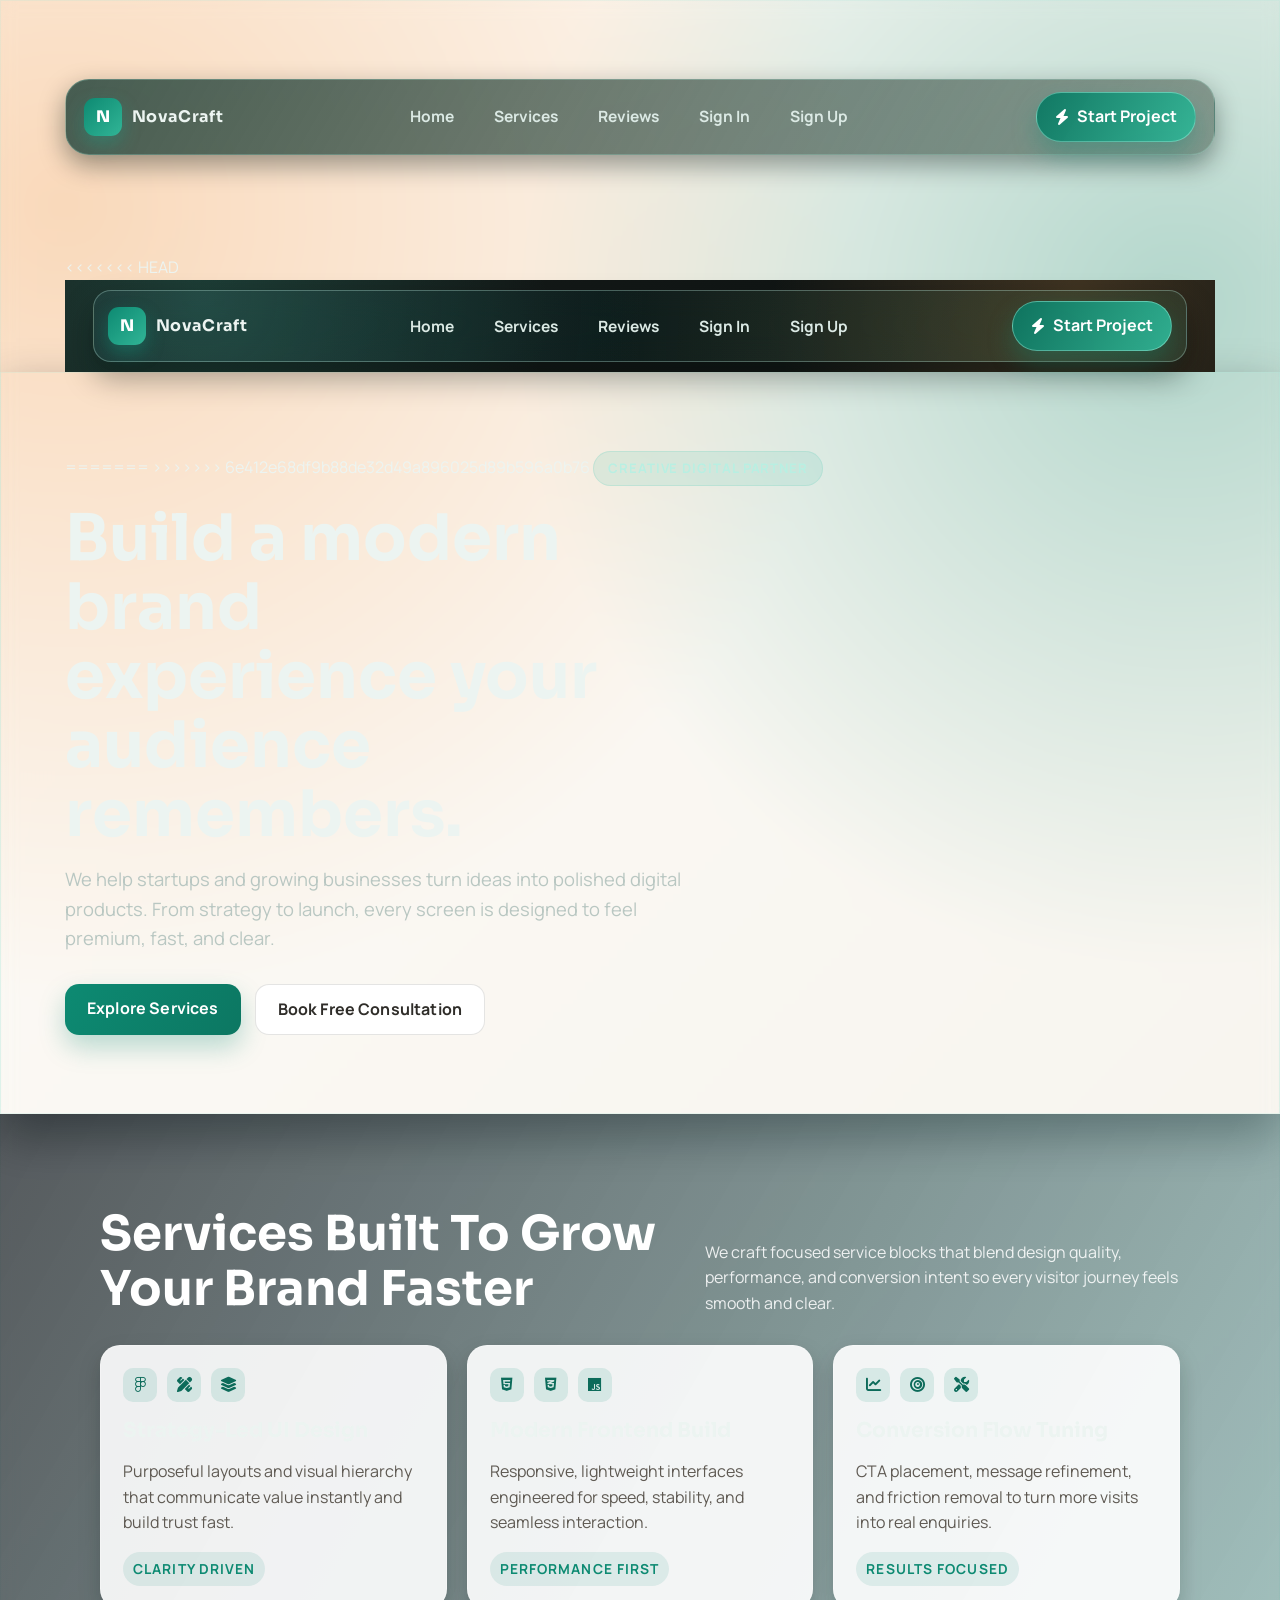
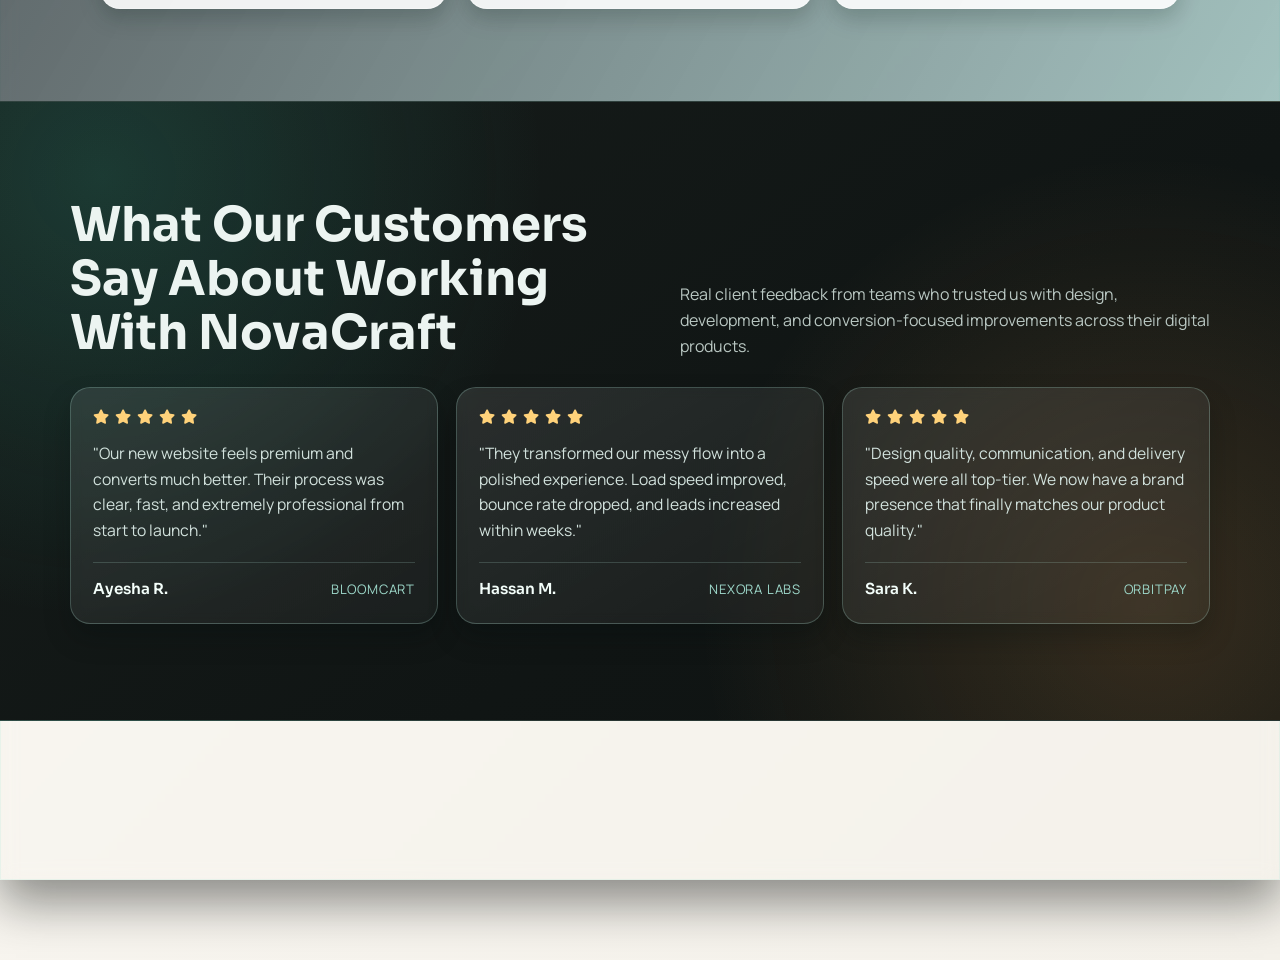
==== commit 3c6d93b6: "Merge branch 'hero' of https://github.com/primesoftnoxsolutions/final into hero" ====
--- a/index.html
+++ b/index.html
@@ -33,6 +33,7 @@
           Start Project
         </a>
       </div>
+<<<<<<< HEAD
   <header class="site-navbar-wrap">
     <div class="site-navbar">
       <a class="hero-logo" href="#hero" aria-label="NovaCraft Studio home">
@@ -59,6 +60,8 @@
 
   <main class="page">
     <section class="hero" id="hero">
+=======
+>>>>>>> 6e412e68df9b88de32d49a896025d89b596a0b76
       <span class="eyebrow">Creative Digital Partner</span>
       <h1>Build a modern brand experience your audience remembers.</h1>
       <p>
--- a/style.css
+++ b/style.css
@@ -69,18 +69,24 @@
 
 .hero {
 <<<<<<< HEAD
+<<<<<<< HEAD
+=======
+>>>>>>> 6e412e68df9b88de32d49a896025d89b596a0b76
   margin-top: 0;
   width: 100vw;
   margin-left: calc(50% - 50vw);
   margin-right: calc(50% - 50vw);
   padding: 20px clamp(20px, 5vw, 68px) 78px;
   /* border-radius: var(--radius-xl); */
+<<<<<<< HEAD
 =======
   width: 100vw;
   margin-left: calc(50% - 50vw);
   margin-right: calc(50% - 50vw);
   padding: 78px clamp(20px, 5vw, 68px);
 >>>>>>> origin/main
+=======
+>>>>>>> 6e412e68df9b88de32d49a896025d89b596a0b76
   background:
     radial-gradient(circle at 12% 18%, rgba(53, 181, 154, 0.22), transparent 34%),
     radial-gradient(circle at 88% 14%, rgba(255, 176, 90, 0.2), transparent 30%),
@@ -96,10 +102,14 @@
   display: flex;
   justify-content: center;
 <<<<<<< HEAD
+<<<<<<< HEAD
   flex: 1;
 =======
   margin-bottom: 0;
 >>>>>>> origin/main
+=======
+  flex: 1;
+>>>>>>> 6e412e68df9b88de32d49a896025d89b596a0b76
 }
 
 .hero-top {
@@ -168,11 +178,14 @@
   flex-wrap: wrap;
   padding: 0;
 <<<<<<< HEAD
+<<<<<<< HEAD
 =======
   border-radius: 0;
   background: transparent;
   border: 0;
 >>>>>>> origin/main
+=======
+>>>>>>> 6e412e68df9b88de32d49a896025d89b596a0b76
 }
 
 .hero-nav a {
@@ -710,6 +723,9 @@
   }
 
 <<<<<<< HEAD
+<<<<<<< HEAD
+=======
+>>>>>>> 6e412e68df9b88de32d49a896025d89b596a0b76
   .hero-top {
     flex-direction: column;
     align-items: stretch;
@@ -725,8 +741,11 @@
     justify-content: flex-start;
   }
 
+<<<<<<< HEAD
 =======
 >>>>>>> origin/main
+=======
+>>>>>>> 6e412e68df9b88de32d49a896025d89b596a0b76
   .services {
     margin-top: 0;
     padding: 24px 14px;
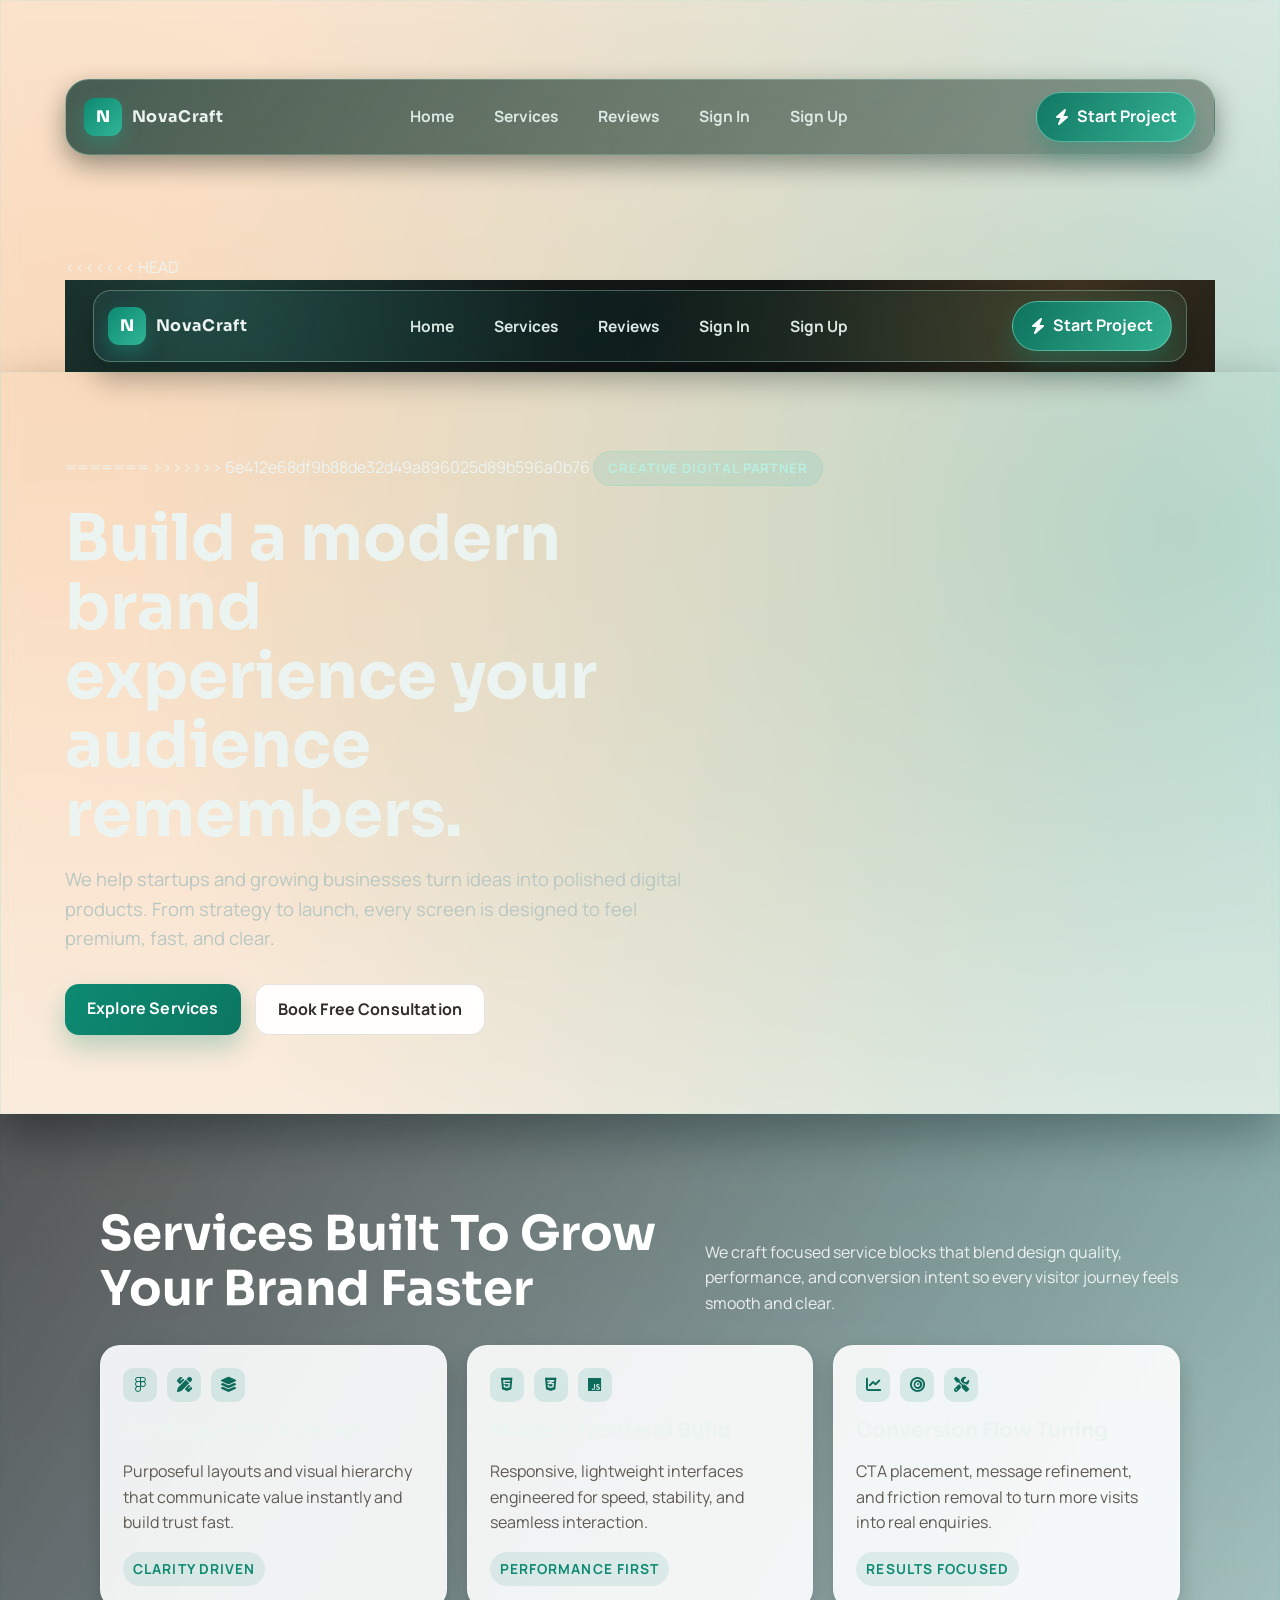
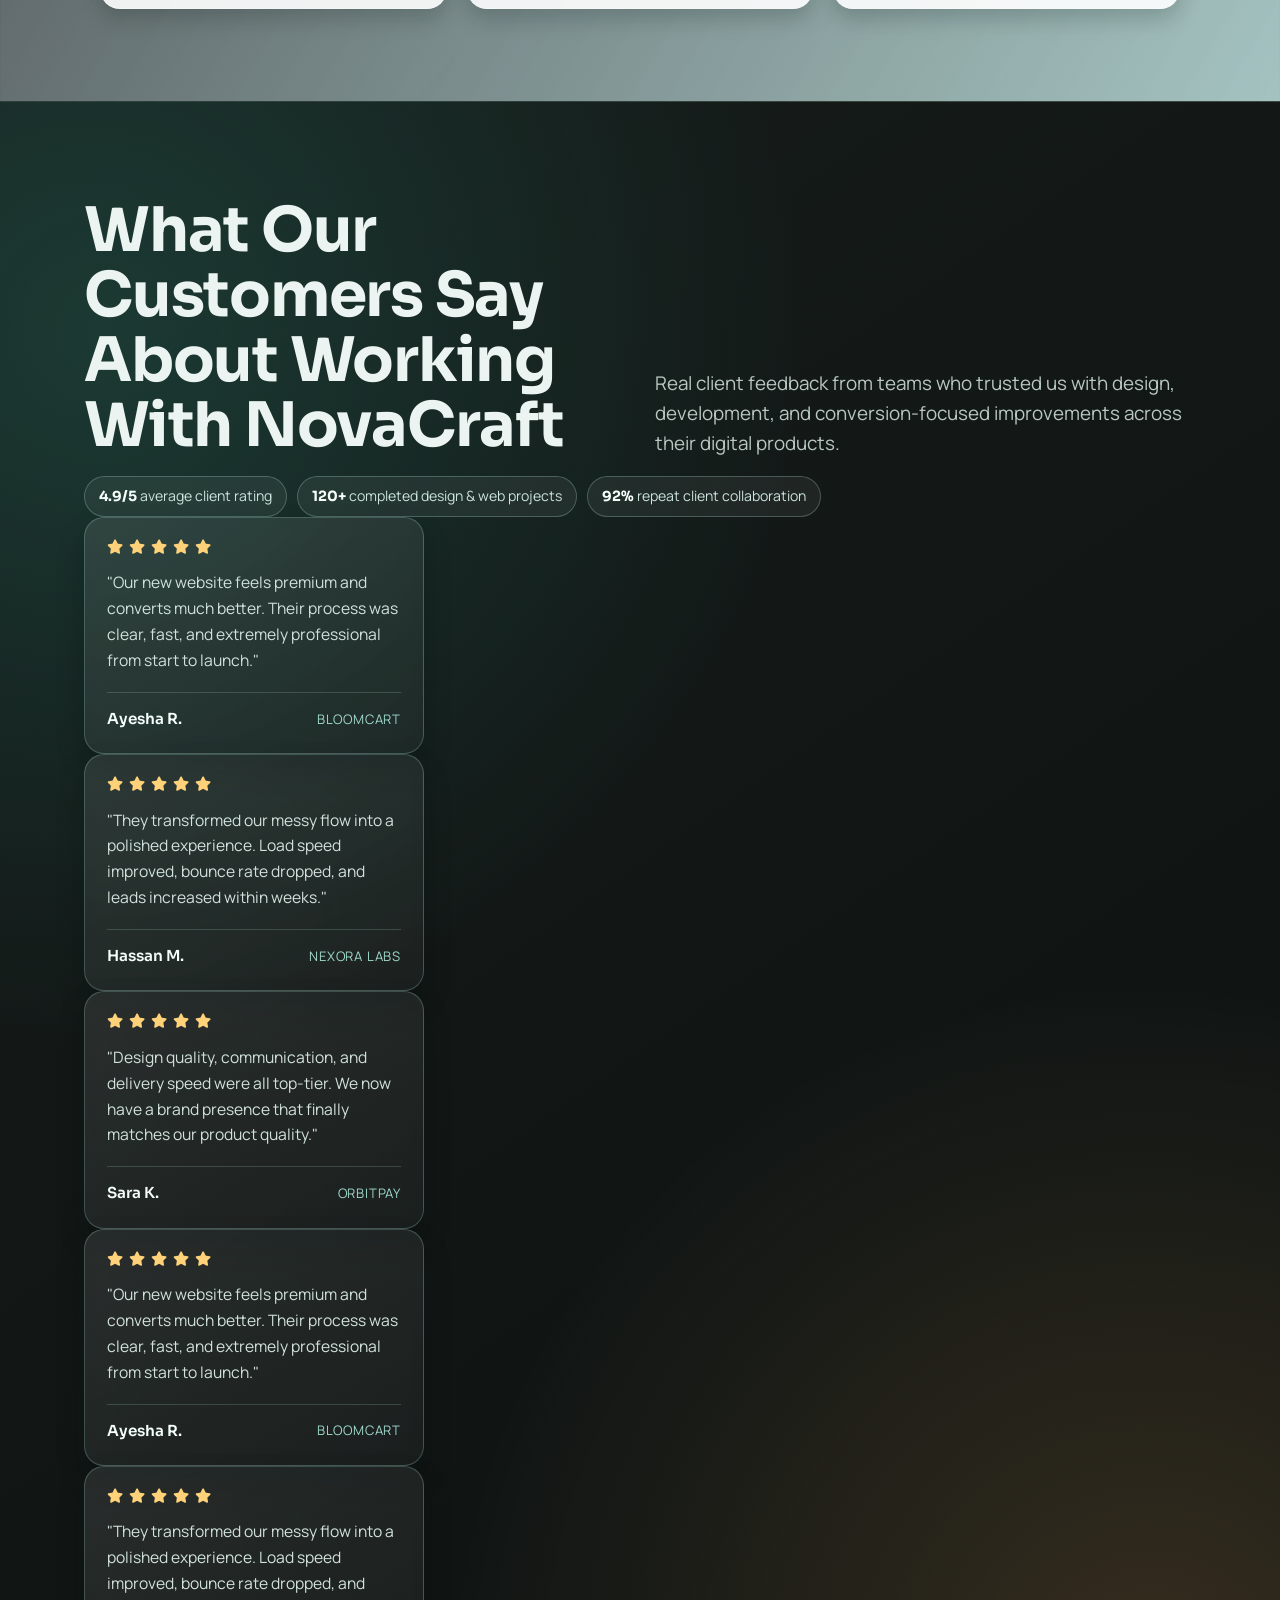
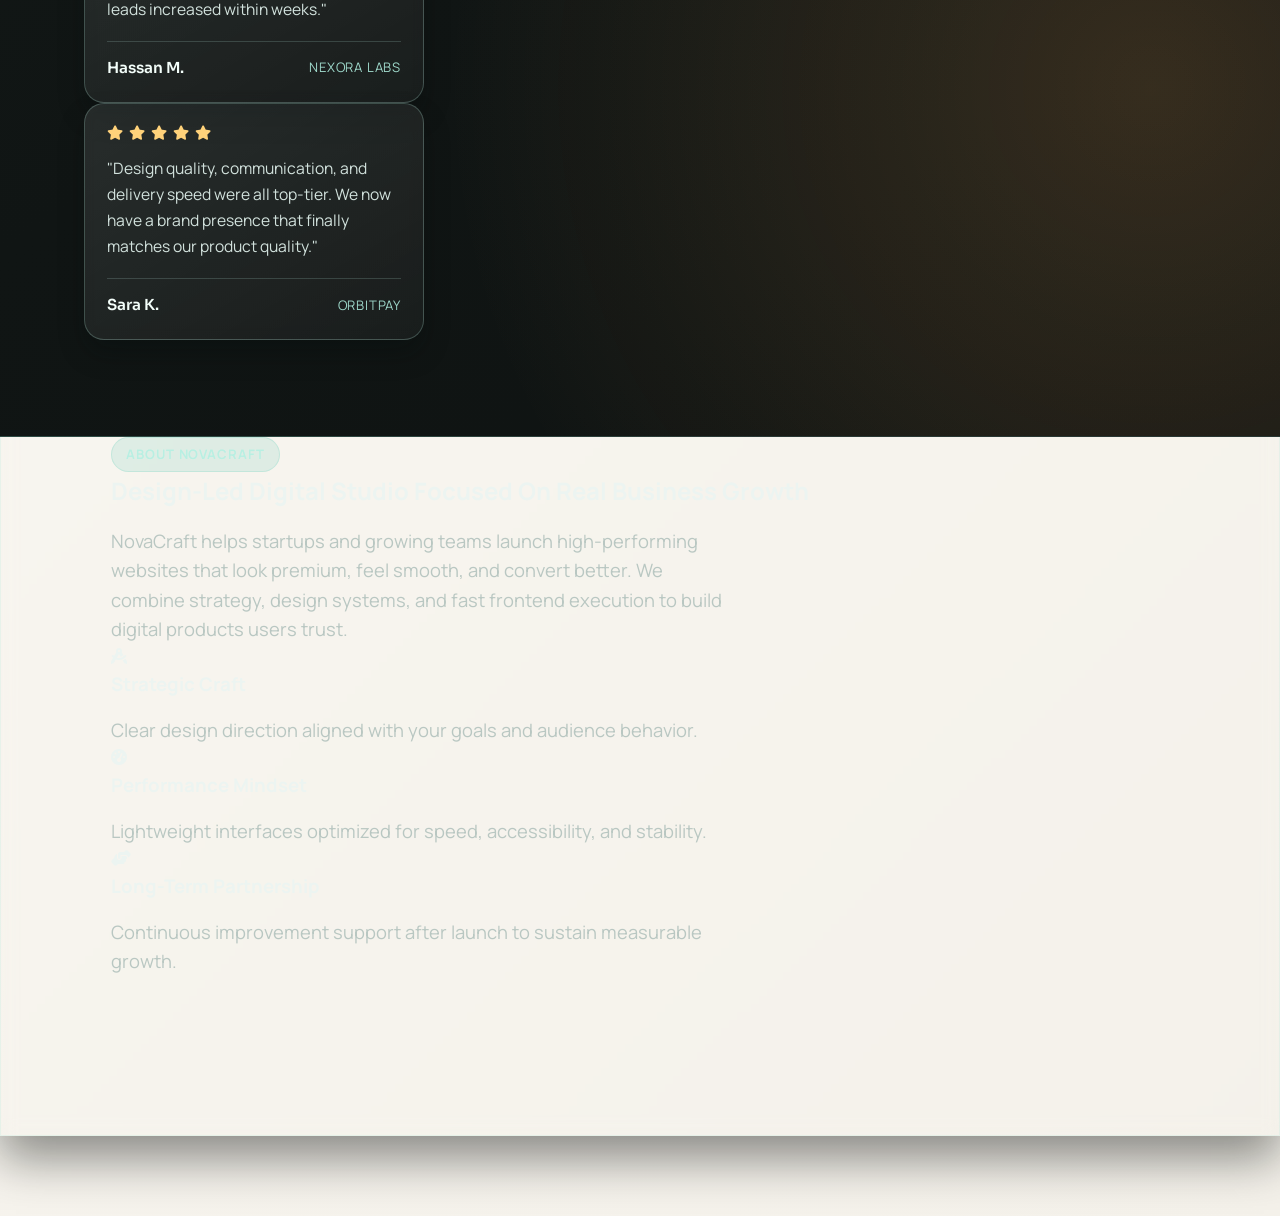
==== commit 05dca6a0: "Merge pull request #14 from primesoftnoxsolutions/hero new" ====
--- a/index.html
+++ b/index.html
@@ -128,6 +128,11 @@
             and conversion-focused improvements across their digital products.
           </p>
         </div>
+        <div class="reviews-summary">
+          <span><strong>4.9/5</strong> average client rating</span>
+          <span><strong>120+</strong> completed design & web projects</span>
+          <span><strong>92%</strong> repeat client collaboration</span>
+        </div>
 
         <div class="reviews-grid">
           <article class="review-card">
@@ -148,40 +153,126 @@
             </div>  
           </article>
 
-          <article class="review-card">
-            <div class="review-stars">
-              <i class="fa-solid fa-star" aria-hidden="true"></i>
-              <i class="fa-solid fa-star" aria-hidden="true"></i>
-              <i class="fa-solid fa-star" aria-hidden="true"></i>
-              <i class="fa-solid fa-star" aria-hidden="true"></i>
-              <i class="fa-solid fa-star" aria-hidden="true"></i>
-            </div>
-            <p>
-              "They transformed our messy flow into a polished experience. Load speed improved,
-              bounce rate dropped, and leads increased within weeks."
-            </p>
-            <div class="review-meta">
-              <span class="reviewer">Hassan M.</span>
-              <span class="company">Nexora Labs</span>
-            </div>
-          </article>
-
-          <article class="review-card">
-            <div class="review-stars">
-              <i class="fa-solid fa-star" aria-hidden="true"></i>
-              <i class="fa-solid fa-star" aria-hidden="true"></i>
-              <i class="fa-solid fa-star" aria-hidden="true"></i>
-              <i class="fa-solid fa-star" aria-hidden="true"></i>
-              <i class="fa-solid fa-star" aria-hidden="true"></i>
-            </div>
-            <p>
-              "Design quality, communication, and delivery speed were all top-tier.
-              We now have a brand presence that finally matches our product quality."
-            </p>
-            <div class="review-meta">
-              <span class="reviewer">Sara K.</span>
-              <span class="company">OrbitPay</span>
-            </div>
+            <article class="review-card">
+              <div class="review-stars">
+                <i class="fa-solid fa-star" aria-hidden="true"></i>
+                <i class="fa-solid fa-star" aria-hidden="true"></i>
+                <i class="fa-solid fa-star" aria-hidden="true"></i>
+                <i class="fa-solid fa-star" aria-hidden="true"></i>
+                <i class="fa-solid fa-star" aria-hidden="true"></i>
+              </div>
+              <p>
+                "They transformed our messy flow into a polished experience. Load speed improved,
+                bounce rate dropped, and leads increased within weeks."
+              </p>
+              <div class="review-meta">
+                <span class="reviewer">Hassan M.</span>
+                <span class="company">Nexora Labs</span>
+              </div>
+            </article>
+
+            <article class="review-card">
+              <div class="review-stars">
+                <i class="fa-solid fa-star" aria-hidden="true"></i>
+                <i class="fa-solid fa-star" aria-hidden="true"></i>
+                <i class="fa-solid fa-star" aria-hidden="true"></i>
+                <i class="fa-solid fa-star" aria-hidden="true"></i>
+                <i class="fa-solid fa-star" aria-hidden="true"></i>
+              </div>
+              <p>
+                "Design quality, communication, and delivery speed were all top-tier.
+                We now have a brand presence that finally matches our product quality."
+              </p>
+              <div class="review-meta">
+                <span class="reviewer">Sara K.</span>
+                <span class="company">OrbitPay</span>
+              </div>
+            </article>
+
+            <article class="review-card" aria-hidden="true">
+              <div class="review-stars">
+                <i class="fa-solid fa-star" aria-hidden="true"></i>
+                <i class="fa-solid fa-star" aria-hidden="true"></i>
+                <i class="fa-solid fa-star" aria-hidden="true"></i>
+                <i class="fa-solid fa-star" aria-hidden="true"></i>
+                <i class="fa-solid fa-star" aria-hidden="true"></i>
+              </div>
+              <p>
+                "Our new website feels premium and converts much better. Their process was clear,
+                fast, and extremely professional from start to launch."
+              </p>
+              <div class="review-meta">
+                <span class="reviewer">Ayesha R.</span>
+                <span class="company">BloomCart</span>
+              </div>
+            </article>
+
+            <article class="review-card" aria-hidden="true">
+              <div class="review-stars">
+                <i class="fa-solid fa-star" aria-hidden="true"></i>
+                <i class="fa-solid fa-star" aria-hidden="true"></i>
+                <i class="fa-solid fa-star" aria-hidden="true"></i>
+                <i class="fa-solid fa-star" aria-hidden="true"></i>
+                <i class="fa-solid fa-star" aria-hidden="true"></i>
+              </div>
+              <p>
+                "They transformed our messy flow into a polished experience. Load speed improved,
+                bounce rate dropped, and leads increased within weeks."
+              </p>
+              <div class="review-meta">
+                <span class="reviewer">Hassan M.</span>
+                <span class="company">Nexora Labs</span>
+              </div>
+            </article>
+
+            <article class="review-card" aria-hidden="true">
+              <div class="review-stars">
+                <i class="fa-solid fa-star" aria-hidden="true"></i>
+                <i class="fa-solid fa-star" aria-hidden="true"></i>
+                <i class="fa-solid fa-star" aria-hidden="true"></i>
+                <i class="fa-solid fa-star" aria-hidden="true"></i>
+                <i class="fa-solid fa-star" aria-hidden="true"></i>
+              </div>
+              <p>
+                "Design quality, communication, and delivery speed were all top-tier.
+                We now have a brand presence that finally matches our product quality."
+              </p>
+              <div class="review-meta">
+                <span class="reviewer">Sara K.</span>
+                <span class="company">OrbitPay</span>
+              </div>
+            </article>
+          </div>
+        </div>
+      </div>
+    </section>
+
+    <section class="about-novacraft" id="about-novacraft">
+      <div class="about-novacraft-inner">
+        <div class="about-copy">
+          <span class="eyebrow">About NovaCraft</span>
+          <h2>Design-Led Digital Studio Focused On Real Business Growth</h2>
+          <p>
+            NovaCraft helps startups and growing teams launch high-performing websites that look premium,
+            feel smooth, and convert better. We combine strategy, design systems, and fast frontend execution
+            to build digital products users trust.
+          </p>
+        </div>
+        <div class="about-pillars">
+          <article class="pillar">
+            <i class="fa-solid fa-compass-drafting" aria-hidden="true"></i>
+            <h3>Strategic Craft</h3>
+            <p>Clear design direction aligned with your goals and audience behavior.</p>
+          </article>
+          <article class="pillar">
+            <i class="fa-solid fa-gauge-high" aria-hidden="true"></i>
+            <h3>Performance Mindset</h3>
+            <p>Lightweight interfaces optimized for speed, accessibility, and stability.</p>
+          </article>
+          <article class="pillar">
+            <i class="fa-solid fa-handshake-angle" aria-hidden="true"></i>
+            <h3>Long-Term Partnership</h3>
+            <p>Continuous improvement support after launch to sustain measurable growth.</p>
           </article>
         </div>
       </div>
--- a/style.css
+++ b/style.css
@@ -394,39 +394,74 @@
 }
 
 .reviews-inner {
-  width: min(1140px, 100%);
+  width: 100%;
   margin: 0 auto;
+  padding-inline: clamp(8px, 2vw, 20px);
 }
 
 .reviews-head {
   display: grid;
-  grid-template-columns: 1.05fr 0.95fr;
-  gap: 24px;
+  grid-template-columns: 1fr 1fr;
+  gap: 30px;
   align-items: end;
+  margin: 0 auto;
+  width: min(1360px, 100%);
 }
 
 .reviews-head h2 {
   font-family: "Sora", sans-serif;
-  font-size: clamp(1.85rem, 4.2vw, 3rem);
-  line-height: 1.12;
-  max-width: 16ch;
+  font-size: clamp(2rem, 4.8vw, 4rem);
+  line-height: 1.06;
+  max-width: 14ch;
   color: #ecf4f1;
+  letter-spacing: -0.02em;
 }
 
 .reviews-head p {
   color: #b9c7c2;
-  font-size: 1rem;
+  font-size: clamp(1rem, 1.8vw, 1.18rem);
   max-width: 60ch;
 }
 
-.reviews-grid {
-  margin-top: 28px;
-  display: grid;
-  grid-template-columns: repeat(3, minmax(0, 1fr));
+.reviews-summary {
+  margin: 18px auto 0;
+  width: min(1360px, 100%);
+  display: flex;
+  gap: 10px;
+  flex-wrap: wrap;
+}
+
+.reviews-summary span {
+  padding: 8px 14px;
+  border-radius: 999px;
+  border: 1px solid rgba(188, 238, 227, 0.26);
+  background: rgba(255, 255, 255, 0.06);
+  color: #cbe4dd;
+  font-size: 0.88rem;
+}
+
+.reviews-summary strong {
+  color: #f5fff9;
+  font-family: "Sora", sans-serif;
+}
+
+.reviews-marquee {
+  margin-top: 26px;
+  overflow: hidden;
+  width: 100%;
+  mask-image: linear-gradient(to right, transparent, #000 4%, #000 96%, transparent);
+}
+
+.reviews-track {
+  display: flex;
+  width: max-content;
+  animation: reviewsScroll 26s linear infinite;
   gap: 18px;
 }
 
 .review-card {
+  width: min(340px, 78vw);
+  flex: 0 0 auto;
   padding: 22px;
   border-radius: 20px;
   border: 1px solid rgba(184, 237, 225, 0.24);
@@ -672,6 +707,15 @@
   }
 }
 
+@keyframes reviewsScroll {
+  from {
+    transform: translateX(0);
+  }
+  to {
+    transform: translateX(calc(-50% - 9px));
+  }
+}
+
 @media (max-width: 900px) {
   .site-navbar {
     grid-template-columns: 1fr;
@@ -698,10 +742,11 @@
 
   .reviews-head {
     grid-template-columns: 1fr;
-  }
-
-  .reviews-grid {
-    grid-template-columns: repeat(2, minmax(0, 1fr));
+    gap: 16px;
+  }
+
+  .about-novacraft-inner {
+    grid-template-columns: 1fr;
   }
 }
 
@@ -760,8 +805,20 @@
     padding: 44px 14px;
   }
 
-  .reviews-grid {
-    grid-template-columns: 1fr;
+  .reviews-track {
+    animation-duration: 32s;
+  }
+
+  .reviews-summary {
+    gap: 8px;
+  }
+
+  .review-card {
+    width: min(300px, 82vw);
+  }
+
+  .about-novacraft {
+    padding: 44px 14px;
   }
 
   .auth-modal-card {
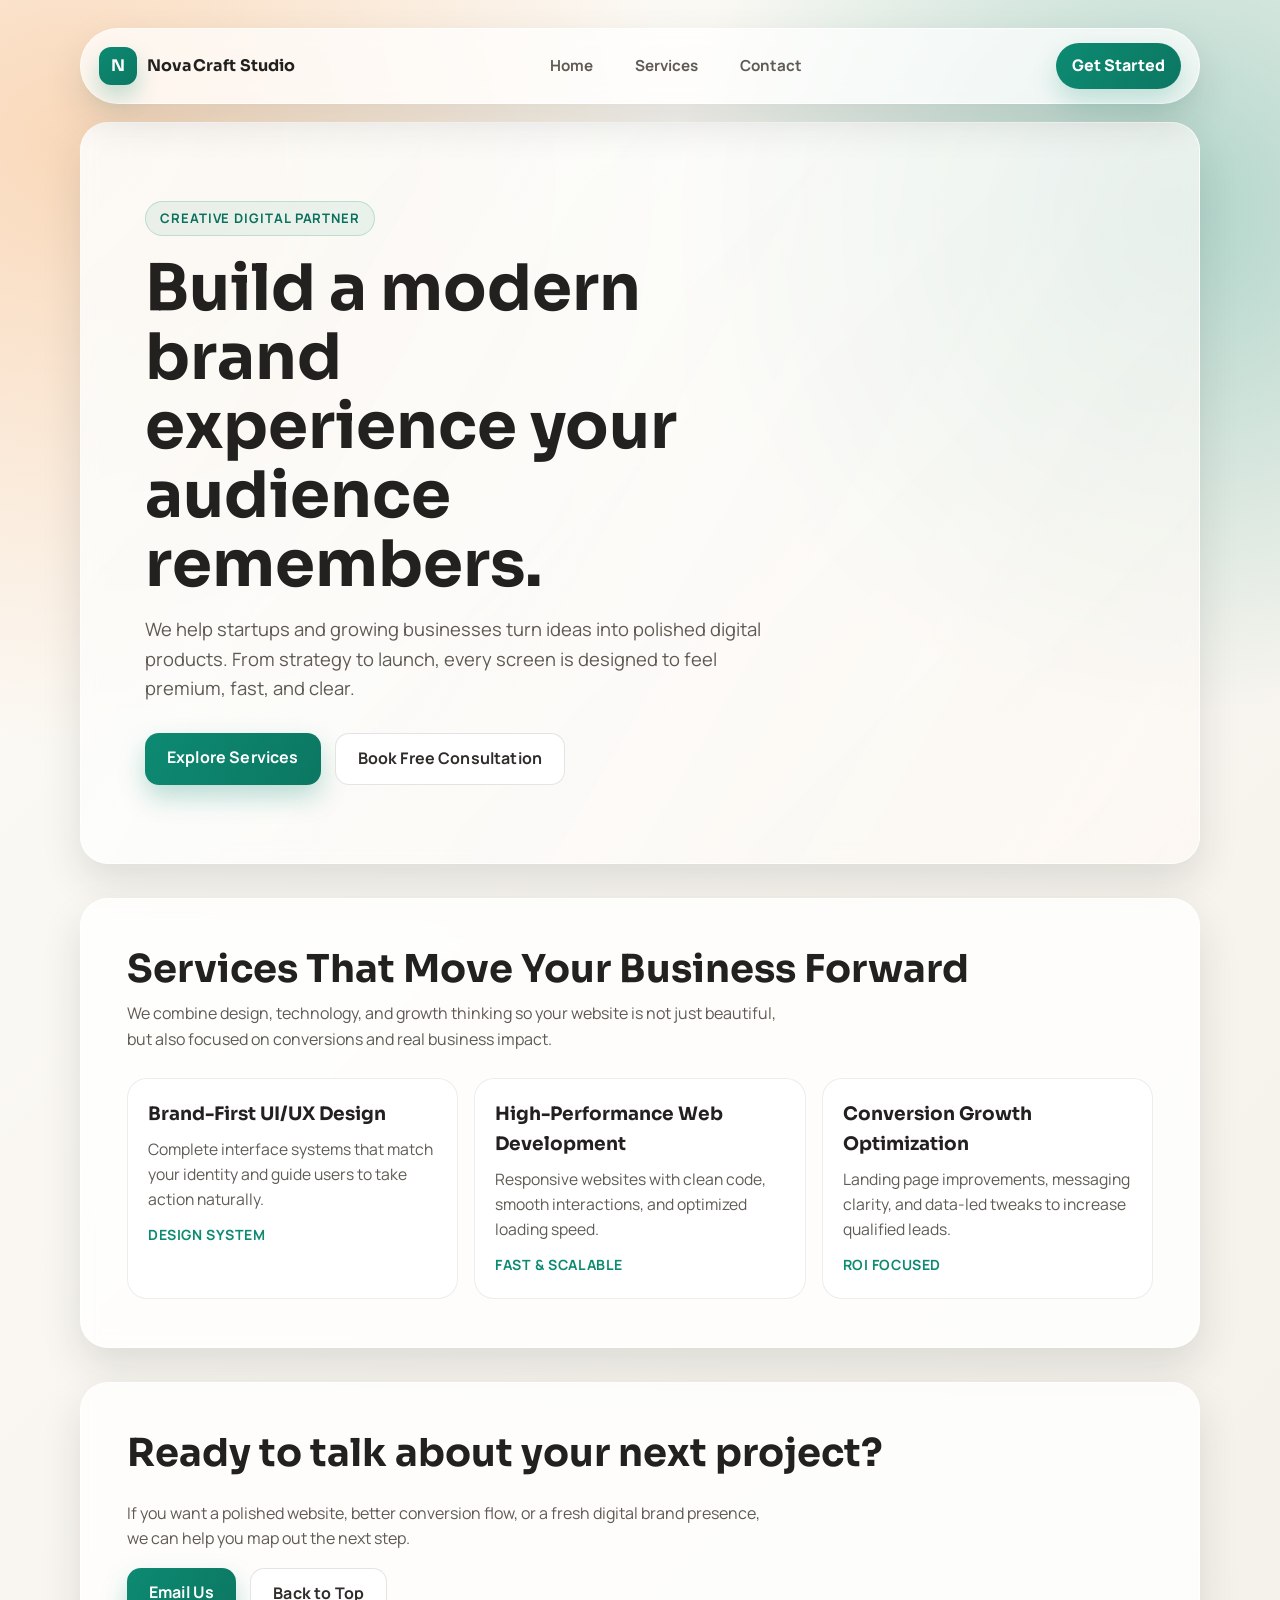
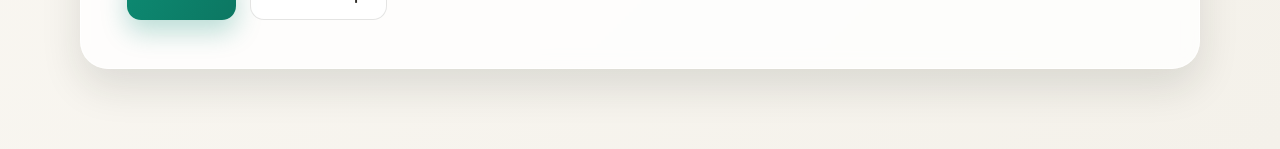
==== commit ecb21e89: "aaa" ====
--- a/index.html
+++ b/index.html
@@ -7,61 +7,364 @@
   <link rel="preconnect" href="https://fonts.googleapis.com" />
   <link rel="preconnect" href="https://fonts.gstatic.com" crossorigin />
   <link href="https://fonts.googleapis.com/css2?family=Manrope:wght@400;500;600;700;800&family=Sora:wght@500;600;700&display=swap" rel="stylesheet" />
-  <link rel="stylesheet" href="https://cdnjs.cloudflare.com/ajax/libs/font-awesome/6.5.2/css/all.min.css" />
-  <link rel="stylesheet" href="style.css" />
+  <style>
+    :root {
+      --bg-main: #f4f1ea;
+      --bg-card: rgba(255, 255, 255, 0.8);
+      --ink: #22211f;
+      --muted: #5f5a53;
+      --accent: #0d8a72;
+      --accent-dark: #0c7762;
+      --ring: rgba(13, 138, 114, 0.25);
+      --shadow: 0 18px 40px rgba(24, 29, 27, 0.12);
+      --radius-xl: 28px;
+      --radius-lg: 20px;
+    }
+
+    * {
+      box-sizing: border-box;
+      margin: 0;
+      padding: 0;
+    }
+
+    html {
+      scroll-behavior: smooth;
+    }
+
+    body {
+      font-family: "Manrope", sans-serif;
+      color: var(--ink);
+      background:
+        radial-gradient(circle at 5% 8%, rgba(244, 162, 89, 0.38), transparent 30%),
+        radial-gradient(circle at 92% 12%, rgba(13, 138, 114, 0.3), transparent 26%),
+        linear-gradient(135deg, #fdfbf7 0%, #f4f1ea 100%);
+      min-height: 100vh;
+      line-height: 1.6;
+    }
+
+    a {
+      color: inherit;
+    }
+
+    .page {
+      width: min(1120px, 92%);
+      margin: 0 auto;
+      padding: 28px 0 80px;
+    }
+
+    .site-header {
+      position: sticky;
+      top: 16px;
+      z-index: 20;
+      margin-bottom: 18px;
+      padding: 14px 18px;
+      border-radius: 999px;
+      background: rgba(255, 255, 255, 0.72);
+      border: 1px solid rgba(255, 255, 255, 0.75);
+      box-shadow: var(--shadow);
+      backdrop-filter: blur(10px);
+      animation: rise 0.7s ease-out both;
+    }
+
+    .nav {
+      display: flex;
+      align-items: center;
+      justify-content: space-between;
+      gap: 18px;
+      flex-wrap: wrap;
+    }
+
+    .brand {
+      display: inline-flex;
+      align-items: center;
+      gap: 10px;
+      text-decoration: none;
+      font-family: "Sora", sans-serif;
+      font-weight: 700;
+      letter-spacing: 0.01em;
+    }
+
+    .brand-mark {
+      width: 38px;
+      height: 38px;
+      border-radius: 12px;
+      display: grid;
+      place-items: center;
+      color: #fff;
+      background: linear-gradient(135deg, var(--accent), var(--accent-dark));
+      box-shadow: 0 12px 22px rgba(13, 138, 114, 0.25);
+      font-size: 1rem;
+    }
+
+    .nav-links {
+      display: flex;
+      align-items: center;
+      gap: 18px;
+      flex-wrap: wrap;
+    }
+
+    .nav-links a {
+      text-decoration: none;
+      color: var(--muted);
+      font-weight: 700;
+      font-size: 0.95rem;
+      padding: 8px 12px;
+      border-radius: 999px;
+      transition: color 0.2s ease, background-color 0.2s ease, transform 0.2s ease;
+    }
+
+    .nav-links a:hover,
+    .nav-links a:focus-visible {
+      color: var(--ink);
+      background: rgba(13, 138, 114, 0.08);
+      outline: none;
+      transform: translateY(-1px);
+    }
+
+    .nav-cta {
+      text-decoration: none;
+      color: #fff;
+      background: linear-gradient(120deg, var(--accent), var(--accent-dark));
+      padding: 10px 16px;
+      border-radius: 999px;
+      font-weight: 800;
+      box-shadow: 0 12px 26px rgba(13, 138, 114, 0.22);
+      transition: transform 0.25s ease, box-shadow 0.25s ease;
+    }
+
+    .nav-cta:hover,
+    .nav-cta:focus-visible {
+      transform: translateY(-2px);
+      box-shadow: 0 16px 32px rgba(13, 138, 114, 0.28);
+      outline: none;
+    }
+
+    .hero {
+      margin-top: 10px;
+      padding: 78px clamp(20px, 5vw, 68px);
+      border-radius: var(--radius-xl);
+      background:
+        linear-gradient(120deg, rgba(255, 255, 255, 0.84), rgba(255, 255, 255, 0.62)),
+        linear-gradient(135deg, rgba(13, 138, 114, 0.05), rgba(244, 162, 89, 0.12));
+      border: 1px solid rgba(255, 255, 255, 0.75);
+      box-shadow: var(--shadow);
+      backdrop-filter: blur(8px);
+      animation: rise 0.8s ease-out both;
+    }
+
+    .eyebrow {
+      display: inline-flex;
+      align-items: center;
+      gap: 8px;
+      padding: 6px 14px;
+      border-radius: 999px;
+      border: 1px solid rgba(13, 138, 114, 0.2);
+      background: rgba(13, 138, 114, 0.08);
+      font-size: 0.82rem;
+      font-weight: 700;
+      letter-spacing: 0.07em;
+      text-transform: uppercase;
+      color: #0a6f5c;
+    }
+
+    .hero h1 {
+      margin-top: 18px;
+      font-family: "Sora", sans-serif;
+      font-size: clamp(2rem, 5vw, 4rem);
+      line-height: 1.08;
+      max-width: 11.5ch;
+    }
+
+    .hero p {
+      margin-top: 16px;
+      max-width: 56ch;
+      font-size: clamp(1rem, 2vw, 1.15rem);
+      color: var(--muted);
+    }
+
+    .hero-actions {
+      margin-top: 30px;
+      display: flex;
+      gap: 14px;
+      flex-wrap: wrap;
+    }
+
+    .btn {
+      text-decoration: none;
+      border-radius: 14px;
+      padding: 12px 22px;
+      font-weight: 700;
+      letter-spacing: 0.01em;
+      transition: transform 0.25s ease, box-shadow 0.25s ease;
+    }
+
+    .btn-primary {
+      color: #fff;
+      background: linear-gradient(120deg, var(--accent), var(--accent-dark));
+      box-shadow: 0 12px 26px rgba(13, 138, 114, 0.28);
+    }
+
+    .btn-secondary {
+      color: #2f2d29;
+      background: rgba(255, 255, 255, 0.95);
+      border: 1px solid rgba(34, 33, 31, 0.12);
+    }
+
+    .btn:hover,
+    .btn:focus-visible {
+      transform: translateY(-2px);
+      outline: none;
+    }
+
+    .services,
+    .contact {
+      margin-top: 34px;
+      padding: 48px clamp(20px, 4vw, 46px);
+      border-radius: var(--radius-xl);
+      background: var(--bg-card);
+      border: 1px solid rgba(255, 255, 255, 0.7);
+      backdrop-filter: blur(8px);
+      box-shadow: var(--shadow);
+      animation: rise 0.8s ease-out 0.18s both;
+    }
+
+    .services-head h2,
+    .contact h2 {
+      font-family: "Sora", sans-serif;
+      font-size: clamp(1.6rem, 4vw, 2.4rem);
+      line-height: 1.15;
+    }
+
+    .services-head p,
+    .contact p {
+      margin-top: 10px;
+      color: var(--muted);
+      max-width: 65ch;
+    }
+
+    .grid {
+      margin-top: 26px;
+      display: grid;
+      grid-template-columns: repeat(3, minmax(0, 1fr));
+      gap: 16px;
+    }
+
+    .card {
+      background: rgba(255, 255, 255, 0.92);
+      border: 1px solid rgba(34, 33, 31, 0.08);
+      border-radius: var(--radius-lg);
+      padding: 20px;
+      transition: transform 0.25s ease, border-color 0.25s ease, box-shadow 0.25s ease;
+    }
+
+    .card:hover {
+      transform: translateY(-4px);
+      border-color: var(--ring);
+      box-shadow: 0 16px 30px rgba(18, 24, 22, 0.12);
+    }
+
+    .card h3 {
+      font-family: "Sora", sans-serif;
+      font-size: 1.16rem;
+      margin-bottom: 8px;
+    }
+
+    .card p {
+      color: var(--muted);
+      font-size: 0.98rem;
+    }
+
+    .card strong {
+      display: inline-block;
+      margin-top: 12px;
+      color: var(--accent);
+      font-size: 0.88rem;
+      letter-spacing: 0.04em;
+      text-transform: uppercase;
+    }
+
+    .contact {
+      display: grid;
+      gap: 16px;
+    }
+
+    .contact-actions {
+      display: flex;
+      flex-wrap: wrap;
+      gap: 14px;
+    }
+
+    @keyframes rise {
+      from {
+        opacity: 0;
+        transform: translateY(22px);
+      }
+      to {
+        opacity: 1;
+        transform: translateY(0);
+      }
+    }
+
+    @media (max-width: 900px) {
+      .grid {
+        grid-template-columns: repeat(2, minmax(0, 1fr));
+      }
+    }
+
+    @media (max-width: 640px) {
+      .page {
+        width: min(100%, 92%);
+        padding: 18px 0 44px;
+      }
+
+      .site-header {
+        top: 10px;
+        border-radius: 24px;
+        padding: 14px;
+      }
+
+      .nav {
+        justify-content: center;
+      }
+
+      .nav-links {
+        justify-content: center;
+        gap: 8px;
+      }
+
+      .hero {
+        padding: 48px 18px;
+      }
+
+      .services,
+      .contact {
+        padding: 36px 18px;
+      }
+
+      .grid {
+        grid-template-columns: 1fr;
+      }
+    }
+  </style>
 </head>
 <body>
   <main class="page">
+    <header class="site-header">
+      <nav class="nav" aria-label="Primary">
+        <a class="brand" href="#hero">
+          <span class="brand-mark">N</span>
+          <span>NovaCraft Studio</span>
+        </a>
+        <div class="nav-links">
+          <a href="#hero">Home</a>
+          <a href="#services">Services</a>
+          <a href="#contact">Contact</a>
+        </div>
+        <a class="nav-cta" href="#contact">Get Started</a>
+      </nav>
+    </header>
+
     <section class="hero" id="hero">
-      <div class="hero-top">
-        <a class="hero-logo" href="#hero" aria-label="NovaCraft Studio home">
-          <span class="hero-logo-mark">N</span>
-          <span>NovaCraft</span>
-        </a>
-        <nav class="hero-nav" aria-label="Main navigation">
-          <ul>
-            <li><a href="#hero">Home</a></li>
-            <li><a href="#services">Services</a></li>
-            <li><a href="#reviews">Reviews</a></li>
-            <li data-auth="guest"><a href="#" data-open-auth="signin">Sign In</a></li>
-            <li data-auth="guest"><a href="#" data-open-auth="signup">Sign Up</a></li>
-            <li data-auth="user" class="hidden"><a href="#" id="logoutBtn">Logout</a></li>
-          </ul>
-        </nav>
-        <a class="hero-cta-animated" href="#services">
-          <i class="fa-solid fa-bolt" aria-hidden="true"></i>
-          Start Project
-        </a>
-      </div>
-<<<<<<< HEAD
-  <header class="site-navbar-wrap">
-    <div class="site-navbar">
-      <a class="hero-logo" href="#hero" aria-label="NovaCraft Studio home">
-        <span class="hero-logo-mark">N</span>
-        <span>NovaCraft</span>
-      </a>
-
-      <nav class="hero-nav" aria-label="Main navigation">
-        <ul>
-          <li><a href="#hero">Home</a></li>
-          <li><a href="#services">Services</a></li>
-          <li><a href="#reviews">Reviews</a></li>
-          <li><a href="signin.html">Sign In</a></li>
-          <li><a href="signup.html">Sign Up</a></li>
-        </ul>
-      </nav>
-
-      <a class="hero-cta-animated" href="#services">
-        <i class="fa-solid fa-bolt" aria-hidden="true"></i>
-        Start Project
-      </a>
-    </div>
-  </header>
-
-  <main class="page">
-    <section class="hero" id="hero">
-=======
->>>>>>> 6e412e68df9b88de32d49a896025d89b596a0b76
       <span class="eyebrow">Creative Digital Partner</span>
       <h1>Build a modern brand experience your audience remembers.</h1>
       <p>
@@ -70,281 +373,49 @@
       </p>
       <div class="hero-actions">
         <a class="btn btn-primary" href="#services">Explore Services</a>
-        <a class="btn btn-secondary" href="#" data-open-auth="signup">Book Free Consultation</a>
+        <a class="btn btn-secondary" href="#contact">Book Free Consultation</a>
       </div>
     </section>
 
     <section class="services" id="services">
-      <div class="services-inner">
-        <div class="services-head">
-          <h2>Services Built To Grow Your Brand Faster</h2>
-          <p>
-            We craft focused service blocks that blend design quality, performance,
-            and conversion intent so every visitor journey feels smooth and clear.
-          </p>
-        </div>
-
-        <div class="grid">
-          <article class="card">
-            <div class="card-tools">
-              <i class="fa-brands fa-figma" aria-hidden="true"></i>
-              <i class="fa-solid fa-pen-ruler" aria-hidden="true"></i>
-              <i class="fa-solid fa-layer-group" aria-hidden="true"></i>
-            </div>
-            <h3>Strategy-Led UI Design</h3>
-            <p>Purposeful layouts and visual hierarchy that communicate value instantly and build trust fast.</p>
-            <strong>Clarity Driven</strong>
-          </article>
-          <article class="card">
-            <div class="card-tools">
-              <i class="fa-brands fa-html5" aria-hidden="true"></i>
-              <i class="fa-brands fa-css3-alt" aria-hidden="true"></i>
-              <i class="fa-brands fa-js" aria-hidden="true"></i>
-            </div>
-            <h3>Modern Frontend Build</h3>
-            <p>Responsive, lightweight interfaces engineered for speed, stability, and seamless interaction.</p>
-            <strong>Performance First</strong>
-          </article>
-          <article class="card">
-            <div class="card-tools">
-              <i class="fa-solid fa-chart-line" aria-hidden="true"></i>
-              <i class="fa-solid fa-bullseye" aria-hidden="true"></i>
-              <i class="fa-solid fa-screwdriver-wrench" aria-hidden="true"></i>
-            </div>
-            <h3>Conversion Flow Tuning</h3>
-            <p>CTA placement, message refinement, and friction removal to turn more visits into real enquiries.</p>
-            <strong>Results Focused</strong>
-          </article>
-        </div>
+      <div class="services-head">
+        <h2>Services That Move Your Business Forward</h2>
+        <p>
+          We combine design, technology, and growth thinking so your website is not just beautiful,
+          but also focused on conversions and real business impact.
+        </p>
+      </div>
+
+      <div class="grid">
+        <article class="card">
+          <h3>Brand-First UI/UX Design</h3>
+          <p>Complete interface systems that match your identity and guide users to take action naturally.</p>
+          <strong>Design System</strong>
+        </article>
+        <article class="card">
+          <h3>High-Performance Web Development</h3>
+          <p>Responsive websites with clean code, smooth interactions, and optimized loading speed.</p>
+          <strong>Fast & Scalable</strong>
+        </article>
+        <article class="card">
+          <h3>Conversion Growth Optimization</h3>
+          <p>Landing page improvements, messaging clarity, and data-led tweaks to increase qualified leads.</p>
+          <strong>ROI Focused</strong>
+        </article>
       </div>
     </section>
 
-    <section class="reviews" id="reviews">
-      <div class="reviews-inner">
-        <div class="reviews-head">
-          <h2>What Our Customers Say About Working With NovaCraft</h2>
-          <p>
-            Real client feedback from teams who trusted us with design, development,
-            and conversion-focused improvements across their digital products.
-          </p>
-        </div>
-        <div class="reviews-summary">
-          <span><strong>4.9/5</strong> average client rating</span>
-          <span><strong>120+</strong> completed design & web projects</span>
-          <span><strong>92%</strong> repeat client collaboration</span>
-        </div>
-
-        <div class="reviews-grid">
-          <article class="review-card">
-            <div class="review-stars">
-              <i class="fa-solid fa-star" aria-hidden="true"></i>
-              <i class="fa-solid fa-star" aria-hidden="true"></i>
-              <i class="fa-solid fa-star" aria-hidden="true"></i>
-              <i class="fa-solid fa-star" aria-hidden="true"></i>
-              <i class="fa-solid fa-star" aria-hidden="true"></i>
-            </div>
-            <p>
-              "Our new website feels premium and converts much better. Their process was clear,
-              fast, and extremely professional from start to launch."
-            </p>
-            <div class="review-meta">
-              <span class="reviewer">Ayesha R.</span>
-              <span class="company">BloomCart</span>
-            </div>  
-          </article>
-
-            <article class="review-card">
-              <div class="review-stars">
-                <i class="fa-solid fa-star" aria-hidden="true"></i>
-                <i class="fa-solid fa-star" aria-hidden="true"></i>
-                <i class="fa-solid fa-star" aria-hidden="true"></i>
-                <i class="fa-solid fa-star" aria-hidden="true"></i>
-                <i class="fa-solid fa-star" aria-hidden="true"></i>
-              </div>
-              <p>
-                "They transformed our messy flow into a polished experience. Load speed improved,
-                bounce rate dropped, and leads increased within weeks."
-              </p>
-              <div class="review-meta">
-                <span class="reviewer">Hassan M.</span>
-                <span class="company">Nexora Labs</span>
-              </div>
-            </article>
-
-            <article class="review-card">
-              <div class="review-stars">
-                <i class="fa-solid fa-star" aria-hidden="true"></i>
-                <i class="fa-solid fa-star" aria-hidden="true"></i>
-                <i class="fa-solid fa-star" aria-hidden="true"></i>
-                <i class="fa-solid fa-star" aria-hidden="true"></i>
-                <i class="fa-solid fa-star" aria-hidden="true"></i>
-              </div>
-              <p>
-                "Design quality, communication, and delivery speed were all top-tier.
-                We now have a brand presence that finally matches our product quality."
-              </p>
-              <div class="review-meta">
-                <span class="reviewer">Sara K.</span>
-                <span class="company">OrbitPay</span>
-              </div>
-            </article>
-
-            <article class="review-card" aria-hidden="true">
-              <div class="review-stars">
-                <i class="fa-solid fa-star" aria-hidden="true"></i>
-                <i class="fa-solid fa-star" aria-hidden="true"></i>
-                <i class="fa-solid fa-star" aria-hidden="true"></i>
-                <i class="fa-solid fa-star" aria-hidden="true"></i>
-                <i class="fa-solid fa-star" aria-hidden="true"></i>
-              </div>
-              <p>
-                "Our new website feels premium and converts much better. Their process was clear,
-                fast, and extremely professional from start to launch."
-              </p>
-              <div class="review-meta">
-                <span class="reviewer">Ayesha R.</span>
-                <span class="company">BloomCart</span>
-              </div>
-            </article>
-
-            <article class="review-card" aria-hidden="true">
-              <div class="review-stars">
-                <i class="fa-solid fa-star" aria-hidden="true"></i>
-                <i class="fa-solid fa-star" aria-hidden="true"></i>
-                <i class="fa-solid fa-star" aria-hidden="true"></i>
-                <i class="fa-solid fa-star" aria-hidden="true"></i>
-                <i class="fa-solid fa-star" aria-hidden="true"></i>
-              </div>
-              <p>
-                "They transformed our messy flow into a polished experience. Load speed improved,
-                bounce rate dropped, and leads increased within weeks."
-              </p>
-              <div class="review-meta">
-                <span class="reviewer">Hassan M.</span>
-                <span class="company">Nexora Labs</span>
-              </div>
-            </article>
-
-            <article class="review-card" aria-hidden="true">
-              <div class="review-stars">
-                <i class="fa-solid fa-star" aria-hidden="true"></i>
-                <i class="fa-solid fa-star" aria-hidden="true"></i>
-                <i class="fa-solid fa-star" aria-hidden="true"></i>
-                <i class="fa-solid fa-star" aria-hidden="true"></i>
-                <i class="fa-solid fa-star" aria-hidden="true"></i>
-              </div>
-              <p>
-                "Design quality, communication, and delivery speed were all top-tier.
-                We now have a brand presence that finally matches our product quality."
-              </p>
-              <div class="review-meta">
-                <span class="reviewer">Sara K.</span>
-                <span class="company">OrbitPay</span>
-              </div>
-            </article>
-          </div>
-        </div>
-      </div>
-    </section>
-
-    <section class="about-novacraft" id="about-novacraft">
-      <div class="about-novacraft-inner">
-        <div class="about-copy">
-          <span class="eyebrow">About NovaCraft</span>
-          <h2>Design-Led Digital Studio Focused On Real Business Growth</h2>
-          <p>
-            NovaCraft helps startups and growing teams launch high-performing websites that look premium,
-            feel smooth, and convert better. We combine strategy, design systems, and fast frontend execution
-            to build digital products users trust.
-          </p>
-        </div>
-        <div class="about-pillars">
-          <article class="pillar">
-            <i class="fa-solid fa-compass-drafting" aria-hidden="true"></i>
-            <h3>Strategic Craft</h3>
-            <p>Clear design direction aligned with your goals and audience behavior.</p>
-          </article>
-          <article class="pillar">
-            <i class="fa-solid fa-gauge-high" aria-hidden="true"></i>
-            <h3>Performance Mindset</h3>
-            <p>Lightweight interfaces optimized for speed, accessibility, and stability.</p>
-          </article>
-          <article class="pillar">
-            <i class="fa-solid fa-handshake-angle" aria-hidden="true"></i>
-            <h3>Long-Term Partnership</h3>
-            <p>Continuous improvement support after launch to sustain measurable growth.</p>
-          </article>
-        </div>
+    <section class="contact" id="contact">
+      <h2>Ready to talk about your next project?</h2>
+      <p>
+        If you want a polished website, better conversion flow, or a fresh digital brand presence,
+        we can help you map out the next step.
+      </p>
+      <div class="contact-actions">
+        <a class="btn btn-primary" href="mailto:hello@novacraftstudio.com">Email Us</a>
+        <a class="btn btn-secondary" href="#hero">Back to Top</a>
       </div>
     </section>
   </main>
-
-  <div id="authModal" class="auth-modal" aria-hidden="true">
-    <button type="button" class="auth-modal-backdrop" data-close-auth aria-label="Close authentication popup"></button>
-    <section class="auth-modal-card" role="dialog" aria-modal="true" aria-labelledby="authTitle">
-      <button type="button" class="auth-close" data-close-auth aria-label="Close">&times;</button>
-
-      <div class="auth-tabs" role="tablist" aria-label="Authentication tabs">
-        <button type="button" class="auth-tab active" data-auth-view="signin" role="tab" aria-selected="true">Sign In</button>
-        <button type="button" class="auth-tab" data-auth-view="signup" role="tab" aria-selected="false">Sign Up</button>
-      </div>
-
-      <div class="auth-panel" data-auth-panel="signin">
-        <h2 id="authTitle">Welcome Back</h2>
-        <p class="auth-subtext">Login karein aur apna project dashboard access karein.</p>
-
-        <form id="signinForm" class="auth-form" novalidate>
-          <div class="input-group">
-            <label for="signinEmail">Email Address</label>
-            <input id="signinEmail" name="email" type="email" autocomplete="email" required />
-          </div>
-
-          <div class="input-group">
-            <label for="signinPassword">Password</label>
-            <input id="signinPassword" name="password" type="password" autocomplete="current-password" required />
-          </div>
-
-          <button class="btn btn-primary" type="submit">Sign In</button>
-        </form>
-
-        <p id="signinMessage" class="form-message" role="status" aria-live="polite"></p>
-        <p class="auth-foot">New user? <button type="button" class="auth-switch" data-switch-auth="signup">Create account</button></p>
-      </div>
-
-      <div class="auth-panel hidden" data-auth-panel="signup">
-        <h2>Create Account</h2>
-        <p class="auth-subtext">NovaCraft par account bana kar journey start karein.</p>
-
-        <form id="signupForm" class="auth-form" novalidate>
-          <div class="input-group">
-            <label for="signupName">Full Name</label>
-            <input id="signupName" name="name" type="text" autocomplete="name" required />
-          </div>
-
-          <div class="input-group">
-            <label for="signupEmail">Email Address</label>
-            <input id="signupEmail" name="email" type="email" autocomplete="email" required />
-          </div>
-
-          <div class="input-group">
-            <label for="signupPassword">Password</label>
-            <input id="signupPassword" name="password" type="password" minlength="6" autocomplete="new-password" required />
-          </div>
-
-          <div class="input-group">
-            <label for="signupConfirmPassword">Confirm Password</label>
-            <input id="signupConfirmPassword" name="confirmPassword" type="password" minlength="6" autocomplete="new-password" required />
-          </div>
-
-          <button class="btn btn-primary" type="submit">Sign Up</button>
-        </form>
-
-        <p id="signupMessage" class="form-message" role="status" aria-live="polite"></p>
-        <p class="auth-foot">Already have an account? <button type="button" class="auth-switch" data-switch-auth="signin">Sign in</button></p>
-      </div>
-    </section>
-  </div>
-
-  <script src="script.js"></script>
 </body>
 </html>
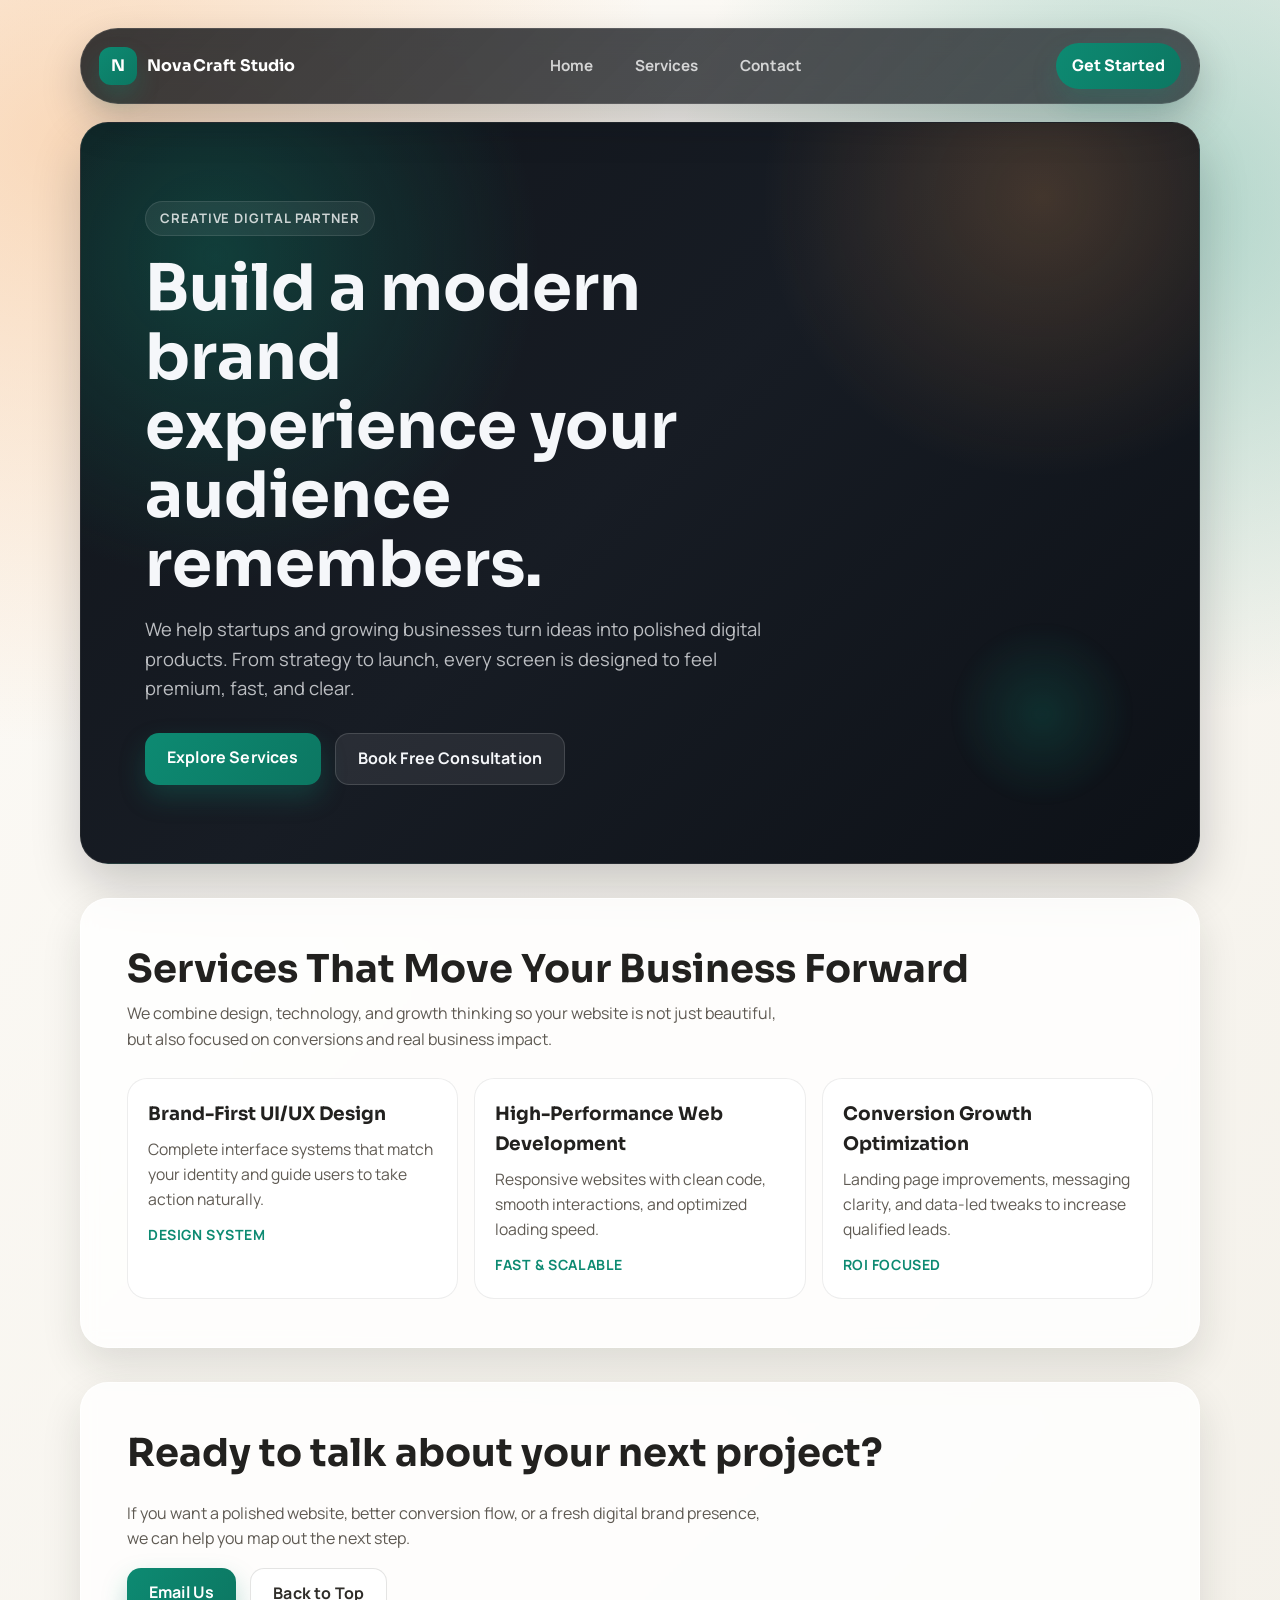
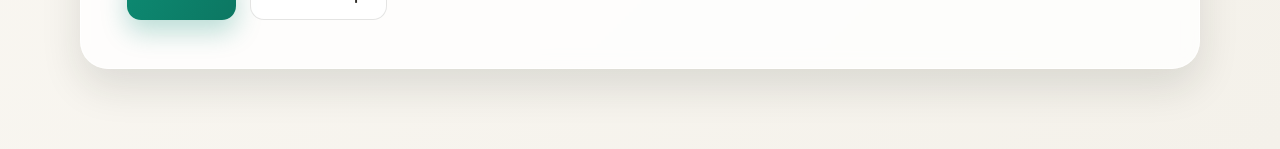
==== commit 3bc75dd8: "hp" ====
--- a/index.html
+++ b/index.html
@@ -59,10 +59,10 @@
       margin-bottom: 18px;
       padding: 14px 18px;
       border-radius: 999px;
-      background: rgba(255, 255, 255, 0.72);
-      border: 1px solid rgba(255, 255, 255, 0.75);
-      box-shadow: var(--shadow);
-      backdrop-filter: blur(10px);
+      background: linear-gradient(135deg, rgba(16, 18, 22, 0.82), rgba(22, 26, 32, 0.7));
+      border: 1px solid rgba(255, 255, 255, 0.1);
+      box-shadow: 0 18px 40px rgba(10, 12, 16, 0.22);
+      backdrop-filter: blur(12px);
       animation: rise 0.7s ease-out both;
     }
 
@@ -82,6 +82,7 @@
       font-family: "Sora", sans-serif;
       font-weight: 700;
       letter-spacing: 0.01em;
+      color: #fff;
     }
 
     .brand-mark {
@@ -105,7 +106,7 @@
 
     .nav-links a {
       text-decoration: none;
-      color: var(--muted);
+      color: rgba(255, 255, 255, 0.76);
       font-weight: 700;
       font-size: 0.95rem;
       padding: 8px 12px;
@@ -115,8 +116,8 @@
 
     .nav-links a:hover,
     .nav-links a:focus-visible {
-      color: var(--ink);
-      background: rgba(13, 138, 114, 0.08);
+      color: #fff;
+      background: rgba(255, 255, 255, 0.08);
       outline: none;
       transform: translateY(-1px);
     }
@@ -144,12 +145,31 @@
       padding: 78px clamp(20px, 5vw, 68px);
       border-radius: var(--radius-xl);
       background:
-        linear-gradient(120deg, rgba(255, 255, 255, 0.84), rgba(255, 255, 255, 0.62)),
-        linear-gradient(135deg, rgba(13, 138, 114, 0.05), rgba(244, 162, 89, 0.12));
-      border: 1px solid rgba(255, 255, 255, 0.75);
-      box-shadow: var(--shadow);
+        radial-gradient(circle at 12% 18%, rgba(13, 138, 114, 0.34), transparent 28%),
+        radial-gradient(circle at 86% 10%, rgba(244, 162, 89, 0.2), transparent 24%),
+        linear-gradient(135deg, #11151b 0%, #171c24 48%, #0d1117 100%);
+      border: 1px solid rgba(255, 255, 255, 0.08);
+      box-shadow: 0 22px 50px rgba(10, 12, 16, 0.2);
       backdrop-filter: blur(8px);
       animation: rise 0.8s ease-out both;
+    }
+
+    .hero::before {
+      content: "";
+      position: absolute;
+      inset: auto 6% 8% auto;
+      width: 180px;
+      height: 180px;
+      border-radius: 50%;
+      background: radial-gradient(circle, rgba(13, 138, 114, 0.22), transparent 70%);
+      pointer-events: none;
+      filter: blur(4px);
+    }
+
+    .hero {
+      position: relative;
+      overflow: hidden;
+      color: #f5f7fa;
     }
 
     .eyebrow {
@@ -158,13 +178,13 @@
       gap: 8px;
       padding: 6px 14px;
       border-radius: 999px;
-      border: 1px solid rgba(13, 138, 114, 0.2);
-      background: rgba(13, 138, 114, 0.08);
+      border: 1px solid rgba(255, 255, 255, 0.1);
+      background: rgba(255, 255, 255, 0.07);
       font-size: 0.82rem;
       font-weight: 700;
       letter-spacing: 0.07em;
       text-transform: uppercase;
-      color: #0a6f5c;
+      color: rgba(255, 255, 255, 0.78);
     }
 
     .hero h1 {
@@ -179,7 +199,7 @@
       margin-top: 16px;
       max-width: 56ch;
       font-size: clamp(1rem, 2vw, 1.15rem);
-      color: var(--muted);
+      color: rgba(245, 247, 250, 0.74);
     }
 
     .hero-actions {
@@ -208,6 +228,17 @@
       color: #2f2d29;
       background: rgba(255, 255, 255, 0.95);
       border: 1px solid rgba(34, 33, 31, 0.12);
+    }
+
+    .hero .btn-secondary {
+      color: #f5f7fa;
+      background: rgba(255, 255, 255, 0.08);
+      border: 1px solid rgba(255, 255, 255, 0.14);
+    }
+
+    .hero .btn-secondary:hover,
+    .hero .btn-secondary:focus-visible {
+      background: rgba(255, 255, 255, 0.14);
     }
 
     .btn:hover,
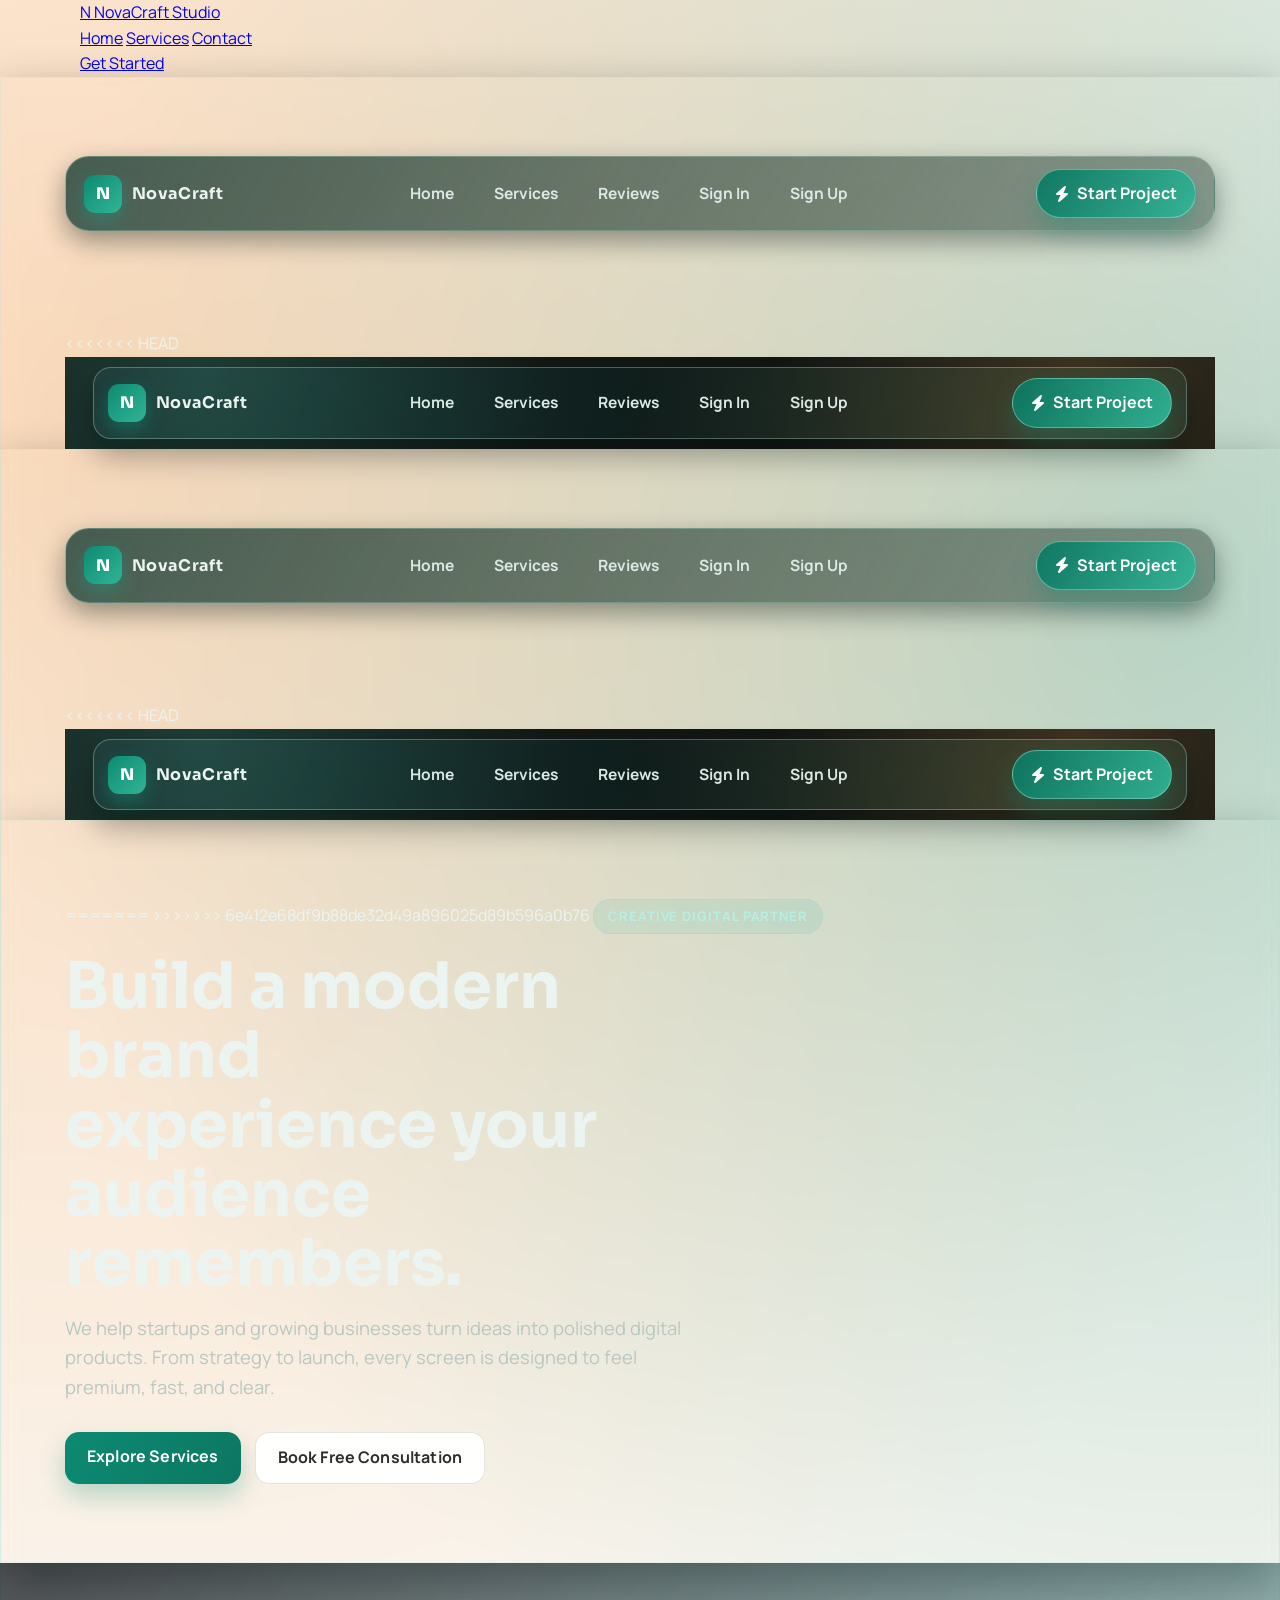
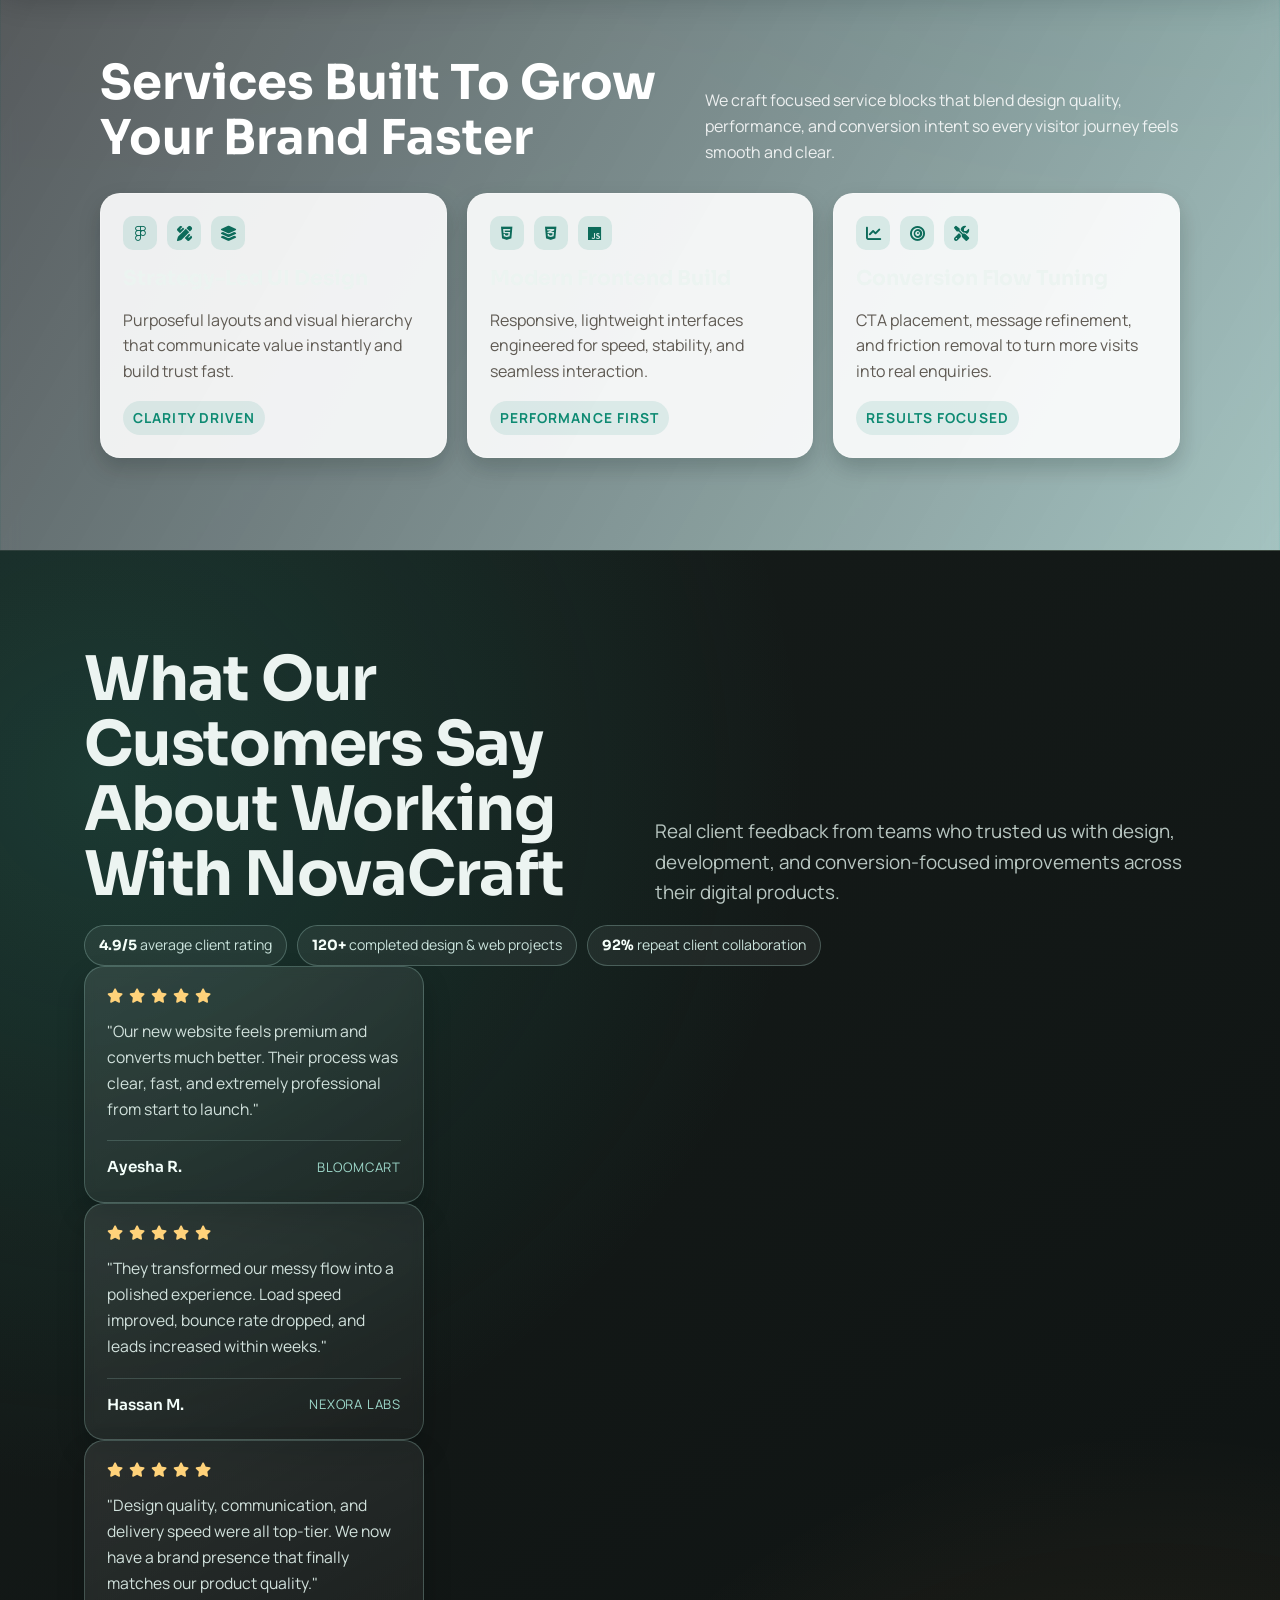
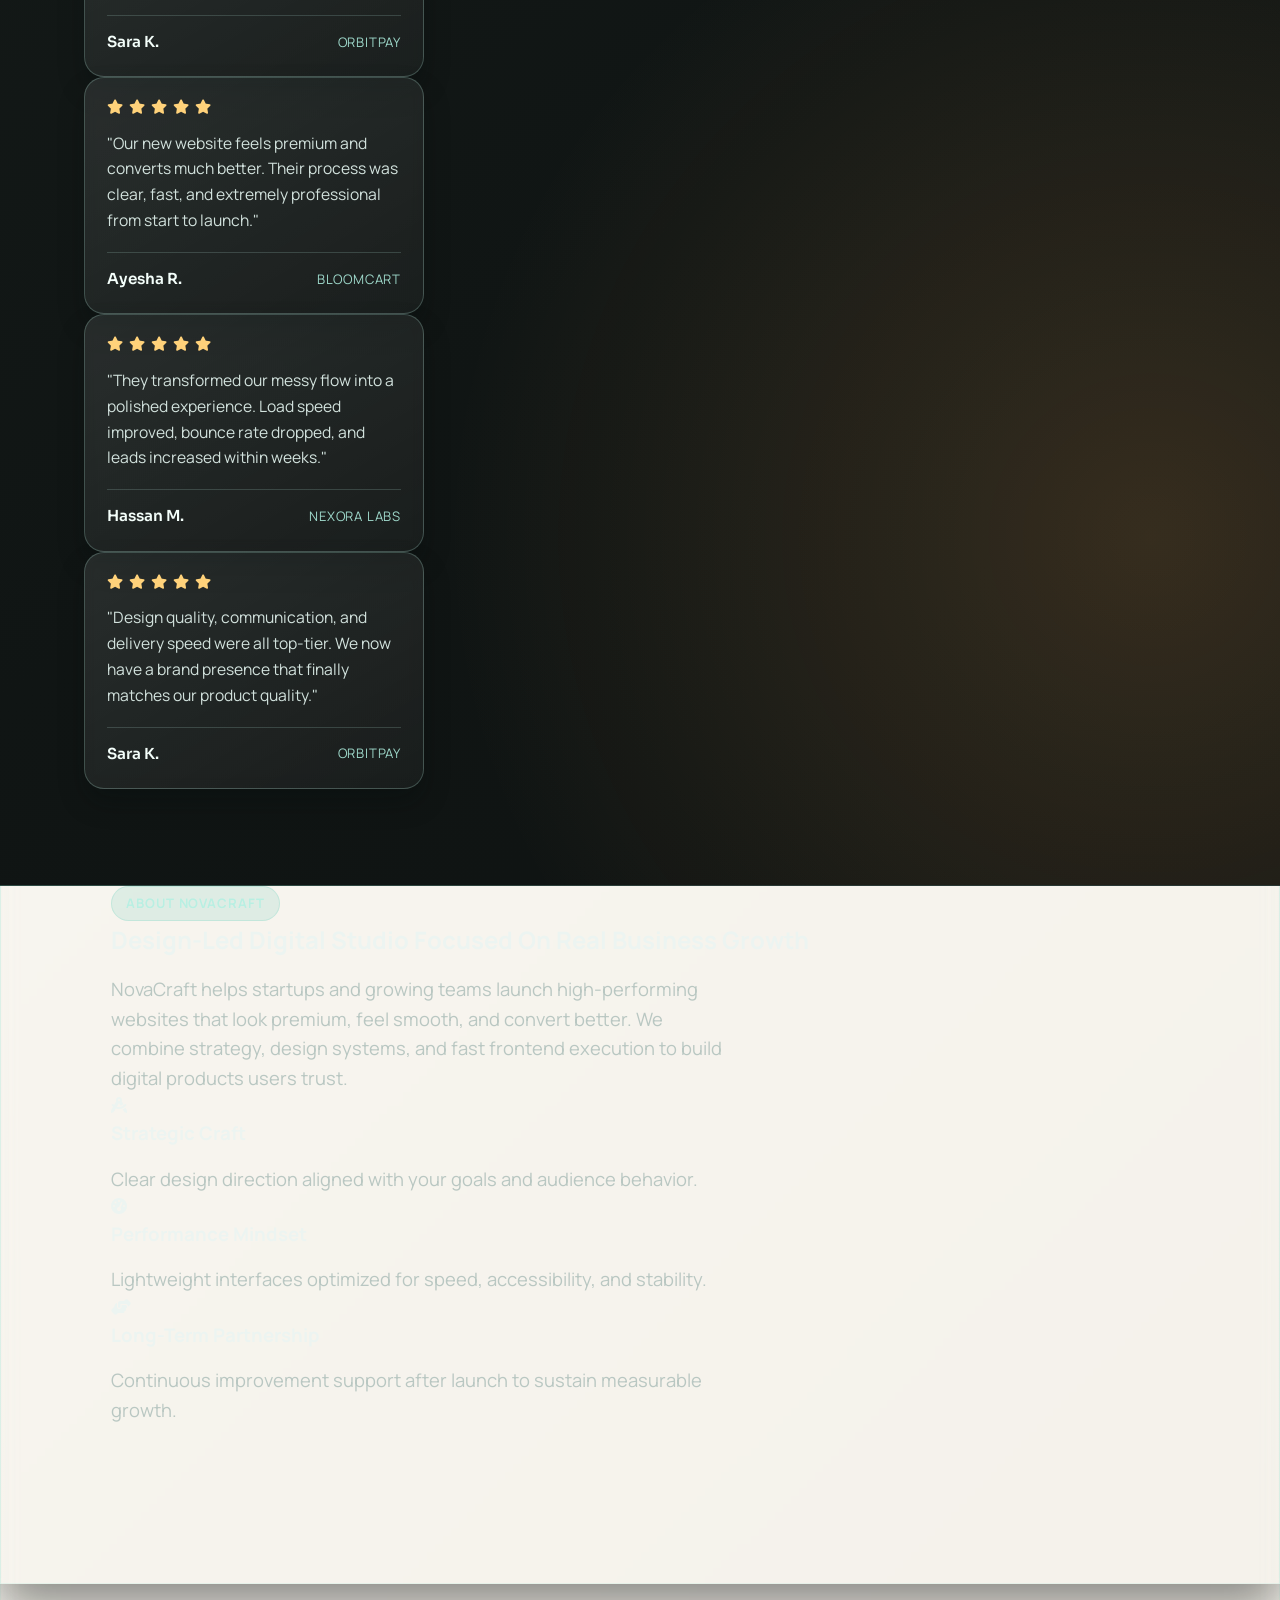
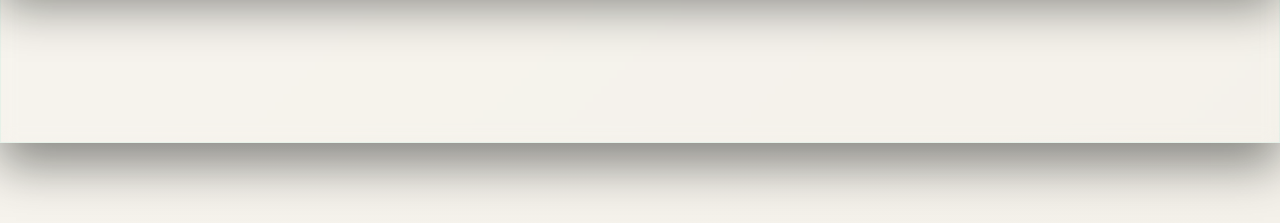
==== commit 2af69a24: "new" ====
--- a/index.html
+++ b/index.html
@@ -7,376 +7,8 @@
   <link rel="preconnect" href="https://fonts.googleapis.com" />
   <link rel="preconnect" href="https://fonts.gstatic.com" crossorigin />
   <link href="https://fonts.googleapis.com/css2?family=Manrope:wght@400;500;600;700;800&family=Sora:wght@500;600;700&display=swap" rel="stylesheet" />
-  <style>
-    :root {
-      --bg-main: #f4f1ea;
-      --bg-card: rgba(255, 255, 255, 0.8);
-      --ink: #22211f;
-      --muted: #5f5a53;
-      --accent: #0d8a72;
-      --accent-dark: #0c7762;
-      --ring: rgba(13, 138, 114, 0.25);
-      --shadow: 0 18px 40px rgba(24, 29, 27, 0.12);
-      --radius-xl: 28px;
-      --radius-lg: 20px;
-    }
-
-    * {
-      box-sizing: border-box;
-      margin: 0;
-      padding: 0;
-    }
-
-    html {
-      scroll-behavior: smooth;
-    }
-
-    body {
-      font-family: "Manrope", sans-serif;
-      color: var(--ink);
-      background:
-        radial-gradient(circle at 5% 8%, rgba(244, 162, 89, 0.38), transparent 30%),
-        radial-gradient(circle at 92% 12%, rgba(13, 138, 114, 0.3), transparent 26%),
-        linear-gradient(135deg, #fdfbf7 0%, #f4f1ea 100%);
-      min-height: 100vh;
-      line-height: 1.6;
-    }
-
-    a {
-      color: inherit;
-    }
-
-    .page {
-      width: min(1120px, 92%);
-      margin: 0 auto;
-      padding: 28px 0 80px;
-    }
-
-    .site-header {
-      position: sticky;
-      top: 16px;
-      z-index: 20;
-      margin-bottom: 18px;
-      padding: 14px 18px;
-      border-radius: 999px;
-      background: linear-gradient(135deg, rgba(16, 18, 22, 0.82), rgba(22, 26, 32, 0.7));
-      border: 1px solid rgba(255, 255, 255, 0.1);
-      box-shadow: 0 18px 40px rgba(10, 12, 16, 0.22);
-      backdrop-filter: blur(12px);
-      animation: rise 0.7s ease-out both;
-    }
-
-    .nav {
-      display: flex;
-      align-items: center;
-      justify-content: space-between;
-      gap: 18px;
-      flex-wrap: wrap;
-    }
-
-    .brand {
-      display: inline-flex;
-      align-items: center;
-      gap: 10px;
-      text-decoration: none;
-      font-family: "Sora", sans-serif;
-      font-weight: 700;
-      letter-spacing: 0.01em;
-      color: #fff;
-    }
-
-    .brand-mark {
-      width: 38px;
-      height: 38px;
-      border-radius: 12px;
-      display: grid;
-      place-items: center;
-      color: #fff;
-      background: linear-gradient(135deg, var(--accent), var(--accent-dark));
-      box-shadow: 0 12px 22px rgba(13, 138, 114, 0.25);
-      font-size: 1rem;
-    }
-
-    .nav-links {
-      display: flex;
-      align-items: center;
-      gap: 18px;
-      flex-wrap: wrap;
-    }
-
-    .nav-links a {
-      text-decoration: none;
-      color: rgba(255, 255, 255, 0.76);
-      font-weight: 700;
-      font-size: 0.95rem;
-      padding: 8px 12px;
-      border-radius: 999px;
-      transition: color 0.2s ease, background-color 0.2s ease, transform 0.2s ease;
-    }
-
-    .nav-links a:hover,
-    .nav-links a:focus-visible {
-      color: #fff;
-      background: rgba(255, 255, 255, 0.08);
-      outline: none;
-      transform: translateY(-1px);
-    }
-
-    .nav-cta {
-      text-decoration: none;
-      color: #fff;
-      background: linear-gradient(120deg, var(--accent), var(--accent-dark));
-      padding: 10px 16px;
-      border-radius: 999px;
-      font-weight: 800;
-      box-shadow: 0 12px 26px rgba(13, 138, 114, 0.22);
-      transition: transform 0.25s ease, box-shadow 0.25s ease;
-    }
-
-    .nav-cta:hover,
-    .nav-cta:focus-visible {
-      transform: translateY(-2px);
-      box-shadow: 0 16px 32px rgba(13, 138, 114, 0.28);
-      outline: none;
-    }
-
-    .hero {
-      margin-top: 10px;
-      padding: 78px clamp(20px, 5vw, 68px);
-      border-radius: var(--radius-xl);
-      background:
-        radial-gradient(circle at 12% 18%, rgba(13, 138, 114, 0.34), transparent 28%),
-        radial-gradient(circle at 86% 10%, rgba(244, 162, 89, 0.2), transparent 24%),
-        linear-gradient(135deg, #11151b 0%, #171c24 48%, #0d1117 100%);
-      border: 1px solid rgba(255, 255, 255, 0.08);
-      box-shadow: 0 22px 50px rgba(10, 12, 16, 0.2);
-      backdrop-filter: blur(8px);
-      animation: rise 0.8s ease-out both;
-    }
-
-    .hero::before {
-      content: "";
-      position: absolute;
-      inset: auto 6% 8% auto;
-      width: 180px;
-      height: 180px;
-      border-radius: 50%;
-      background: radial-gradient(circle, rgba(13, 138, 114, 0.22), transparent 70%);
-      pointer-events: none;
-      filter: blur(4px);
-    }
-
-    .hero {
-      position: relative;
-      overflow: hidden;
-      color: #f5f7fa;
-    }
-
-    .eyebrow {
-      display: inline-flex;
-      align-items: center;
-      gap: 8px;
-      padding: 6px 14px;
-      border-radius: 999px;
-      border: 1px solid rgba(255, 255, 255, 0.1);
-      background: rgba(255, 255, 255, 0.07);
-      font-size: 0.82rem;
-      font-weight: 700;
-      letter-spacing: 0.07em;
-      text-transform: uppercase;
-      color: rgba(255, 255, 255, 0.78);
-    }
-
-    .hero h1 {
-      margin-top: 18px;
-      font-family: "Sora", sans-serif;
-      font-size: clamp(2rem, 5vw, 4rem);
-      line-height: 1.08;
-      max-width: 11.5ch;
-    }
-
-    .hero p {
-      margin-top: 16px;
-      max-width: 56ch;
-      font-size: clamp(1rem, 2vw, 1.15rem);
-      color: rgba(245, 247, 250, 0.74);
-    }
-
-    .hero-actions {
-      margin-top: 30px;
-      display: flex;
-      gap: 14px;
-      flex-wrap: wrap;
-    }
-
-    .btn {
-      text-decoration: none;
-      border-radius: 14px;
-      padding: 12px 22px;
-      font-weight: 700;
-      letter-spacing: 0.01em;
-      transition: transform 0.25s ease, box-shadow 0.25s ease;
-    }
-
-    .btn-primary {
-      color: #fff;
-      background: linear-gradient(120deg, var(--accent), var(--accent-dark));
-      box-shadow: 0 12px 26px rgba(13, 138, 114, 0.28);
-    }
-
-    .btn-secondary {
-      color: #2f2d29;
-      background: rgba(255, 255, 255, 0.95);
-      border: 1px solid rgba(34, 33, 31, 0.12);
-    }
-
-    .hero .btn-secondary {
-      color: #f5f7fa;
-      background: rgba(255, 255, 255, 0.08);
-      border: 1px solid rgba(255, 255, 255, 0.14);
-    }
-
-    .hero .btn-secondary:hover,
-    .hero .btn-secondary:focus-visible {
-      background: rgba(255, 255, 255, 0.14);
-    }
-
-    .btn:hover,
-    .btn:focus-visible {
-      transform: translateY(-2px);
-      outline: none;
-    }
-
-    .services,
-    .contact {
-      margin-top: 34px;
-      padding: 48px clamp(20px, 4vw, 46px);
-      border-radius: var(--radius-xl);
-      background: var(--bg-card);
-      border: 1px solid rgba(255, 255, 255, 0.7);
-      backdrop-filter: blur(8px);
-      box-shadow: var(--shadow);
-      animation: rise 0.8s ease-out 0.18s both;
-    }
-
-    .services-head h2,
-    .contact h2 {
-      font-family: "Sora", sans-serif;
-      font-size: clamp(1.6rem, 4vw, 2.4rem);
-      line-height: 1.15;
-    }
-
-    .services-head p,
-    .contact p {
-      margin-top: 10px;
-      color: var(--muted);
-      max-width: 65ch;
-    }
-
-    .grid {
-      margin-top: 26px;
-      display: grid;
-      grid-template-columns: repeat(3, minmax(0, 1fr));
-      gap: 16px;
-    }
-
-    .card {
-      background: rgba(255, 255, 255, 0.92);
-      border: 1px solid rgba(34, 33, 31, 0.08);
-      border-radius: var(--radius-lg);
-      padding: 20px;
-      transition: transform 0.25s ease, border-color 0.25s ease, box-shadow 0.25s ease;
-    }
-
-    .card:hover {
-      transform: translateY(-4px);
-      border-color: var(--ring);
-      box-shadow: 0 16px 30px rgba(18, 24, 22, 0.12);
-    }
-
-    .card h3 {
-      font-family: "Sora", sans-serif;
-      font-size: 1.16rem;
-      margin-bottom: 8px;
-    }
-
-    .card p {
-      color: var(--muted);
-      font-size: 0.98rem;
-    }
-
-    .card strong {
-      display: inline-block;
-      margin-top: 12px;
-      color: var(--accent);
-      font-size: 0.88rem;
-      letter-spacing: 0.04em;
-      text-transform: uppercase;
-    }
-
-    .contact {
-      display: grid;
-      gap: 16px;
-    }
-
-    .contact-actions {
-      display: flex;
-      flex-wrap: wrap;
-      gap: 14px;
-    }
-
-    @keyframes rise {
-      from {
-        opacity: 0;
-        transform: translateY(22px);
-      }
-      to {
-        opacity: 1;
-        transform: translateY(0);
-      }
-    }
-
-    @media (max-width: 900px) {
-      .grid {
-        grid-template-columns: repeat(2, minmax(0, 1fr));
-      }
-    }
-
-    @media (max-width: 640px) {
-      .page {
-        width: min(100%, 92%);
-        padding: 18px 0 44px;
-      }
-
-      .site-header {
-        top: 10px;
-        border-radius: 24px;
-        padding: 14px;
-      }
-
-      .nav {
-        justify-content: center;
-      }
-
-      .nav-links {
-        justify-content: center;
-        gap: 8px;
-      }
-
-      .hero {
-        padding: 48px 18px;
-      }
-
-      .services,
-      .contact {
-        padding: 36px 18px;
-      }
-
-      .grid {
-        grid-template-columns: 1fr;
-      }
-    }
-  </style>
+  <link rel="stylesheet" href="https://cdnjs.cloudflare.com/ajax/libs/font-awesome/6.5.2/css/all.min.css" />
+  <link rel="stylesheet" href="style.css" />
 </head>
 <body>
   <main class="page">
@@ -396,6 +28,102 @@
     </header>
 
     <section class="hero" id="hero">
+      <div class="hero-top">
+        <a class="hero-logo" href="#hero" aria-label="NovaCraft Studio home">
+          <span class="hero-logo-mark">N</span>
+          <span>NovaCraft</span>
+        </a>
+        <nav class="hero-nav" aria-label="Main navigation">
+          <ul>
+            <li><a href="#hero">Home</a></li>
+            <li><a href="#services">Services</a></li>
+            <li><a href="#reviews">Reviews</a></li>
+            <li data-auth="guest"><a href="#" data-open-auth="signin">Sign In</a></li>
+            <li data-auth="guest"><a href="#" data-open-auth="signup">Sign Up</a></li>
+            <li data-auth="user" class="hidden"><a href="#" id="logoutBtn">Logout</a></li>
+          </ul>
+        </nav>
+        <a class="hero-cta-animated" href="#services">
+          <i class="fa-solid fa-bolt" aria-hidden="true"></i>
+          Start Project
+        </a>
+      </div>
+<<<<<<< HEAD
+  <header class="site-navbar-wrap">
+    <div class="site-navbar">
+      <a class="hero-logo" href="#hero" aria-label="NovaCraft Studio home">
+        <span class="hero-logo-mark">N</span>
+        <span>NovaCraft</span>
+      </a>
+
+      <nav class="hero-nav" aria-label="Main navigation">
+        <ul>
+          <li><a href="#hero">Home</a></li>
+          <li><a href="#services">Services</a></li>
+          <li><a href="#reviews">Reviews</a></li>
+          <li><a href="signin.html">Sign In</a></li>
+          <li><a href="signup.html">Sign Up</a></li>
+        </ul>
+      </nav>
+
+      <a class="hero-cta-animated" href="#services">
+        <i class="fa-solid fa-bolt" aria-hidden="true"></i>
+        Start Project
+      </a>
+    </div>
+  </header>
+
+  <main class="page">
+    <section class="hero" id="hero">
+      <div class="hero-top">
+        <a class="hero-logo" href="#hero" aria-label="NovaCraft Studio home">
+          <span class="hero-logo-mark">N</span>
+          <span>NovaCraft</span>
+        </a>
+        <nav class="hero-nav" aria-label="Main navigation">
+          <ul>
+            <li><a href="#hero">Home</a></li>
+            <li><a href="#services">Services</a></li>
+            <li><a href="#reviews">Reviews</a></li>
+            <li data-auth="guest"><a href="#" data-open-auth="signin">Sign In</a></li>
+            <li data-auth="guest"><a href="#" data-open-auth="signup">Sign Up</a></li>
+            <li data-auth="user" class="hidden"><a href="#" id="logoutBtn">Logout</a></li>
+          </ul>
+        </nav>
+        <a class="hero-cta-animated" href="#services">
+          <i class="fa-solid fa-bolt" aria-hidden="true"></i>
+          Start Project
+        </a>
+      </div>
+<<<<<<< HEAD
+  <header class="site-navbar-wrap">
+    <div class="site-navbar">
+      <a class="hero-logo" href="#hero" aria-label="NovaCraft Studio home">
+        <span class="hero-logo-mark">N</span>
+        <span>NovaCraft</span>
+      </a>
+
+      <nav class="hero-nav" aria-label="Main navigation">
+        <ul>
+          <li><a href="#hero">Home</a></li>
+          <li><a href="#services">Services</a></li>
+          <li><a href="#reviews">Reviews</a></li>
+          <li><a href="signin.html">Sign In</a></li>
+          <li><a href="signup.html">Sign Up</a></li>
+        </ul>
+      </nav>
+
+      <a class="hero-cta-animated" href="#services">
+        <i class="fa-solid fa-bolt" aria-hidden="true"></i>
+        Start Project
+      </a>
+    </div>
+  </header>
+
+  <main class="page">
+    <section class="hero" id="hero">
+=======
+>>>>>>> 6e412e68df9b88de32d49a896025d89b596a0b76
       <span class="eyebrow">Creative Digital Partner</span>
       <h1>Build a modern brand experience your audience remembers.</h1>
       <p>
@@ -404,49 +132,281 @@
       </p>
       <div class="hero-actions">
         <a class="btn btn-primary" href="#services">Explore Services</a>
-        <a class="btn btn-secondary" href="#contact">Book Free Consultation</a>
+        <a class="btn btn-secondary" href="#" data-open-auth="signup">Book Free Consultation</a>
       </div>
     </section>
 
     <section class="services" id="services">
-      <div class="services-head">
-        <h2>Services That Move Your Business Forward</h2>
-        <p>
-          We combine design, technology, and growth thinking so your website is not just beautiful,
-          but also focused on conversions and real business impact.
-        </p>
-      </div>
-
-      <div class="grid">
-        <article class="card">
-          <h3>Brand-First UI/UX Design</h3>
-          <p>Complete interface systems that match your identity and guide users to take action naturally.</p>
-          <strong>Design System</strong>
-        </article>
-        <article class="card">
-          <h3>High-Performance Web Development</h3>
-          <p>Responsive websites with clean code, smooth interactions, and optimized loading speed.</p>
-          <strong>Fast & Scalable</strong>
-        </article>
-        <article class="card">
-          <h3>Conversion Growth Optimization</h3>
-          <p>Landing page improvements, messaging clarity, and data-led tweaks to increase qualified leads.</p>
-          <strong>ROI Focused</strong>
-        </article>
+      <div class="services-inner">
+        <div class="services-head">
+          <h2>Services Built To Grow Your Brand Faster</h2>
+          <p>
+            We craft focused service blocks that blend design quality, performance,
+            and conversion intent so every visitor journey feels smooth and clear.
+          </p>
+        </div>
+
+        <div class="grid">
+          <article class="card">
+            <div class="card-tools">
+              <i class="fa-brands fa-figma" aria-hidden="true"></i>
+              <i class="fa-solid fa-pen-ruler" aria-hidden="true"></i>
+              <i class="fa-solid fa-layer-group" aria-hidden="true"></i>
+            </div>
+            <h3>Strategy-Led UI Design</h3>
+            <p>Purposeful layouts and visual hierarchy that communicate value instantly and build trust fast.</p>
+            <strong>Clarity Driven</strong>
+          </article>
+          <article class="card">
+            <div class="card-tools">
+              <i class="fa-brands fa-html5" aria-hidden="true"></i>
+              <i class="fa-brands fa-css3-alt" aria-hidden="true"></i>
+              <i class="fa-brands fa-js" aria-hidden="true"></i>
+            </div>
+            <h3>Modern Frontend Build</h3>
+            <p>Responsive, lightweight interfaces engineered for speed, stability, and seamless interaction.</p>
+            <strong>Performance First</strong>
+          </article>
+          <article class="card">
+            <div class="card-tools">
+              <i class="fa-solid fa-chart-line" aria-hidden="true"></i>
+              <i class="fa-solid fa-bullseye" aria-hidden="true"></i>
+              <i class="fa-solid fa-screwdriver-wrench" aria-hidden="true"></i>
+            </div>
+            <h3>Conversion Flow Tuning</h3>
+            <p>CTA placement, message refinement, and friction removal to turn more visits into real enquiries.</p>
+            <strong>Results Focused</strong>
+          </article>
+        </div>
       </div>
     </section>
 
-    <section class="contact" id="contact">
-      <h2>Ready to talk about your next project?</h2>
-      <p>
-        If you want a polished website, better conversion flow, or a fresh digital brand presence,
-        we can help you map out the next step.
-      </p>
-      <div class="contact-actions">
-        <a class="btn btn-primary" href="mailto:hello@novacraftstudio.com">Email Us</a>
-        <a class="btn btn-secondary" href="#hero">Back to Top</a>
+    <section class="reviews" id="reviews">
+      <div class="reviews-inner">
+        <div class="reviews-head">
+          <h2>What Our Customers Say About Working With NovaCraft</h2>
+          <p>
+            Real client feedback from teams who trusted us with design, development,
+            and conversion-focused improvements across their digital products.
+          </p>
+        </div>
+        <div class="reviews-summary">
+          <span><strong>4.9/5</strong> average client rating</span>
+          <span><strong>120+</strong> completed design & web projects</span>
+          <span><strong>92%</strong> repeat client collaboration</span>
+        </div>
+
+        <div class="reviews-grid">
+          <article class="review-card">
+            <div class="review-stars">
+              <i class="fa-solid fa-star" aria-hidden="true"></i>
+              <i class="fa-solid fa-star" aria-hidden="true"></i>
+              <i class="fa-solid fa-star" aria-hidden="true"></i>
+              <i class="fa-solid fa-star" aria-hidden="true"></i>
+              <i class="fa-solid fa-star" aria-hidden="true"></i>
+            </div>
+            <p>
+              "Our new website feels premium and converts much better. Their process was clear,
+              fast, and extremely professional from start to launch."
+            </p>
+            <div class="review-meta">
+              <span class="reviewer">Ayesha R.</span>
+              <span class="company">BloomCart</span>
+            </div>  
+          </article>
+
+            <article class="review-card">
+              <div class="review-stars">
+                <i class="fa-solid fa-star" aria-hidden="true"></i>
+                <i class="fa-solid fa-star" aria-hidden="true"></i>
+                <i class="fa-solid fa-star" aria-hidden="true"></i>
+                <i class="fa-solid fa-star" aria-hidden="true"></i>
+                <i class="fa-solid fa-star" aria-hidden="true"></i>
+              </div>
+              <p>
+                "They transformed our messy flow into a polished experience. Load speed improved,
+                bounce rate dropped, and leads increased within weeks."
+              </p>
+              <div class="review-meta">
+                <span class="reviewer">Hassan M.</span>
+                <span class="company">Nexora Labs</span>
+              </div>
+            </article>
+
+            <article class="review-card">
+              <div class="review-stars">
+                <i class="fa-solid fa-star" aria-hidden="true"></i>
+                <i class="fa-solid fa-star" aria-hidden="true"></i>
+                <i class="fa-solid fa-star" aria-hidden="true"></i>
+                <i class="fa-solid fa-star" aria-hidden="true"></i>
+                <i class="fa-solid fa-star" aria-hidden="true"></i>
+              </div>
+              <p>
+                "Design quality, communication, and delivery speed were all top-tier.
+                We now have a brand presence that finally matches our product quality."
+              </p>
+              <div class="review-meta">
+                <span class="reviewer">Sara K.</span>
+                <span class="company">OrbitPay</span>
+              </div>
+            </article>
+
+            <article class="review-card" aria-hidden="true">
+              <div class="review-stars">
+                <i class="fa-solid fa-star" aria-hidden="true"></i>
+                <i class="fa-solid fa-star" aria-hidden="true"></i>
+                <i class="fa-solid fa-star" aria-hidden="true"></i>
+                <i class="fa-solid fa-star" aria-hidden="true"></i>
+                <i class="fa-solid fa-star" aria-hidden="true"></i>
+              </div>
+              <p>
+                "Our new website feels premium and converts much better. Their process was clear,
+                fast, and extremely professional from start to launch."
+              </p>
+              <div class="review-meta">
+                <span class="reviewer">Ayesha R.</span>
+                <span class="company">BloomCart</span>
+              </div>
+            </article>
+
+            <article class="review-card" aria-hidden="true">
+              <div class="review-stars">
+                <i class="fa-solid fa-star" aria-hidden="true"></i>
+                <i class="fa-solid fa-star" aria-hidden="true"></i>
+                <i class="fa-solid fa-star" aria-hidden="true"></i>
+                <i class="fa-solid fa-star" aria-hidden="true"></i>
+                <i class="fa-solid fa-star" aria-hidden="true"></i>
+              </div>
+              <p>
+                "They transformed our messy flow into a polished experience. Load speed improved,
+                bounce rate dropped, and leads increased within weeks."
+              </p>
+              <div class="review-meta">
+                <span class="reviewer">Hassan M.</span>
+                <span class="company">Nexora Labs</span>
+              </div>
+            </article>
+
+            <article class="review-card" aria-hidden="true">
+              <div class="review-stars">
+                <i class="fa-solid fa-star" aria-hidden="true"></i>
+                <i class="fa-solid fa-star" aria-hidden="true"></i>
+                <i class="fa-solid fa-star" aria-hidden="true"></i>
+                <i class="fa-solid fa-star" aria-hidden="true"></i>
+                <i class="fa-solid fa-star" aria-hidden="true"></i>
+              </div>
+              <p>
+                "Design quality, communication, and delivery speed were all top-tier.
+                We now have a brand presence that finally matches our product quality."
+              </p>
+              <div class="review-meta">
+                <span class="reviewer">Sara K.</span>
+                <span class="company">OrbitPay</span>
+              </div>
+            </article>
+          </div>
+        </div>
+      </div>
+    </section>
+
+    <section class="about-novacraft" id="about-novacraft">
+      <div class="about-novacraft-inner">
+        <div class="about-copy">
+          <span class="eyebrow">About NovaCraft</span>
+          <h2>Design-Led Digital Studio Focused On Real Business Growth</h2>
+          <p>
+            NovaCraft helps startups and growing teams launch high-performing websites that look premium,
+            feel smooth, and convert better. We combine strategy, design systems, and fast frontend execution
+            to build digital products users trust.
+          </p>
+        </div>
+        <div class="about-pillars">
+          <article class="pillar">
+            <i class="fa-solid fa-compass-drafting" aria-hidden="true"></i>
+            <h3>Strategic Craft</h3>
+            <p>Clear design direction aligned with your goals and audience behavior.</p>
+          </article>
+          <article class="pillar">
+            <i class="fa-solid fa-gauge-high" aria-hidden="true"></i>
+            <h3>Performance Mindset</h3>
+            <p>Lightweight interfaces optimized for speed, accessibility, and stability.</p>
+          </article>
+          <article class="pillar">
+            <i class="fa-solid fa-handshake-angle" aria-hidden="true"></i>
+            <h3>Long-Term Partnership</h3>
+            <p>Continuous improvement support after launch to sustain measurable growth.</p>
+          </article>
+        </div>
       </div>
     </section>
   </main>
+
+  <div id="authModal" class="auth-modal" aria-hidden="true">
+    <button type="button" class="auth-modal-backdrop" data-close-auth aria-label="Close authentication popup"></button>
+    <section class="auth-modal-card" role="dialog" aria-modal="true" aria-labelledby="authTitle">
+      <button type="button" class="auth-close" data-close-auth aria-label="Close">&times;</button>
+
+      <div class="auth-tabs" role="tablist" aria-label="Authentication tabs">
+        <button type="button" class="auth-tab active" data-auth-view="signin" role="tab" aria-selected="true">Sign In</button>
+        <button type="button" class="auth-tab" data-auth-view="signup" role="tab" aria-selected="false">Sign Up</button>
+      </div>
+
+      <div class="auth-panel" data-auth-panel="signin">
+        <h2 id="authTitle">Welcome Back</h2>
+        <p class="auth-subtext">Login karein aur apna project dashboard access karein.</p>
+
+        <form id="signinForm" class="auth-form" novalidate>
+          <div class="input-group">
+            <label for="signinEmail">Email Address</label>
+            <input id="signinEmail" name="email" type="email" autocomplete="email" required />
+          </div>
+
+          <div class="input-group">
+            <label for="signinPassword">Password</label>
+            <input id="signinPassword" name="password" type="password" autocomplete="current-password" required />
+          </div>
+
+          <button class="btn btn-primary" type="submit">Sign In</button>
+        </form>
+
+        <p id="signinMessage" class="form-message" role="status" aria-live="polite"></p>
+        <p class="auth-foot">New user? <button type="button" class="auth-switch" data-switch-auth="signup">Create account</button></p>
+      </div>
+
+      <div class="auth-panel hidden" data-auth-panel="signup">
+        <h2>Create Account</h2>
+        <p class="auth-subtext">NovaCraft par account bana kar journey start karein.</p>
+
+        <form id="signupForm" class="auth-form" novalidate>
+          <div class="input-group">
+            <label for="signupName">Full Name</label>
+            <input id="signupName" name="name" type="text" autocomplete="name" required />
+          </div>
+
+          <div class="input-group">
+            <label for="signupEmail">Email Address</label>
+            <input id="signupEmail" name="email" type="email" autocomplete="email" required />
+          </div>
+
+          <div class="input-group">
+            <label for="signupPassword">Password</label>
+            <input id="signupPassword" name="password" type="password" minlength="6" autocomplete="new-password" required />
+          </div>
+
+          <div class="input-group">
+            <label for="signupConfirmPassword">Confirm Password</label>
+            <input id="signupConfirmPassword" name="confirmPassword" type="password" minlength="6" autocomplete="new-password" required />
+          </div>
+
+          <button class="btn btn-primary" type="submit">Sign Up</button>
+        </form>
+
+        <p id="signupMessage" class="form-message" role="status" aria-live="polite"></p>
+        <p class="auth-foot">Already have an account? <button type="button" class="auth-switch" data-switch-auth="signin">Sign in</button></p>
+      </div>
+    </section>
+  </div>
+
+  <script src="script.js"></script>
 </body>
 </html>
--- a/style.css
+++ b/style.css
@@ -0,0 +1,827 @@
+:root {
+  --bg-main: #f4f1ea;
+  --bg-card: rgba(255, 255, 255, 0.8);
+  --ink: #22211f;
+  --muted: #5f5a53;
+  --accent: #0d8a72;
+  --ring: rgba(13, 138, 114, 0.25);
+  --shadow: 0 18px 40px rgba(24, 29, 27, 0.12);
+  --radius-xl: 28px;
+  --radius-lg: 20px;
+}
+
+* {
+  box-sizing: border-box;
+  margin: 0;
+  padding: 0;
+}
+
+body {
+  font-family: "Manrope", sans-serif;
+  color: var(--ink);
+  background:
+    radial-gradient(circle at 5% 8%, rgba(244, 162, 89, 0.38), transparent 30%),
+    radial-gradient(circle at 92% 12%, rgba(13, 138, 114, 0.3), transparent 26%),
+    linear-gradient(135deg, #fdfbf7 0%, #f4f1ea 100%);
+  min-height: 100vh;
+  line-height: 1.6;
+  overflow-x: hidden;
+}
+
+body.modal-open {
+  overflow: hidden;
+}
+
+.page {
+  width: min(1120px, 92%);
+  margin: 0 auto;
+  padding: 0 0 80px;
+}
+
+.site-navbar-wrap {
+  position: sticky;
+  top: 0;
+  z-index: 1000;
+  padding: 10px clamp(12px, 3vw, 28px);
+  background:
+    radial-gradient(circle at 12% 18%, rgba(53, 181, 154, 0.22), transparent 34%),
+    radial-gradient(circle at 88% 14%, rgba(255, 176, 90, 0.2), transparent 30%),
+    linear-gradient(145deg, #171d1b 0%, #101514 60%, #0f1312 100%);
+}
+
+.site-navbar {
+  width: min(1220px, 100%);
+  margin: 0 auto;
+  padding: 10px 14px;
+  display: grid;
+  grid-template-columns: auto 1fr auto;
+  align-items: center;
+  gap: 14px;
+  border-radius: 18px;
+  border: 1px solid rgba(193, 238, 227, 0.32);
+  background:
+    radial-gradient(circle at 10% 10%, rgba(117, 224, 202, 0.2), transparent 45%),
+    radial-gradient(circle at 88% 84%, rgba(255, 190, 120, 0.16), transparent 48%),
+    linear-gradient(120deg, rgba(12, 20, 24, 0.62), rgba(8, 42, 36, 0.58));
+  box-shadow: 0 16px 30px rgba(6, 14, 12, 0.34);
+  backdrop-filter: blur(14px) saturate(140%);
+}
+
+.hero {
+<<<<<<< HEAD
+<<<<<<< HEAD
+=======
+>>>>>>> 6e412e68df9b88de32d49a896025d89b596a0b76
+  margin-top: 0;
+  width: 100vw;
+  margin-left: calc(50% - 50vw);
+  margin-right: calc(50% - 50vw);
+  padding: 20px clamp(20px, 5vw, 68px) 78px;
+  /* border-radius: var(--radius-xl); */
+<<<<<<< HEAD
+=======
+  width: 100vw;
+  margin-left: calc(50% - 50vw);
+  margin-right: calc(50% - 50vw);
+  padding: 78px clamp(20px, 5vw, 68px);
+>>>>>>> origin/main
+=======
+>>>>>>> 6e412e68df9b88de32d49a896025d89b596a0b76
+  background:
+    radial-gradient(circle at 12% 18%, rgba(53, 181, 154, 0.22), transparent 34%),
+    radial-gradient(circle at 88% 14%, rgba(255, 176, 90, 0.2), transparent 30%),
+    linear-gradient(145deg, #171d1b 0%, #101514 60%, #0f1312 100%);
+  border: 1px solid rgba(170, 236, 221, 0.2);
+  box-shadow: 0 22px 46px rgba(5, 8, 7, 0.45);
+  backdrop-filter: blur(8px);
+  animation: rise 0.8s ease-out both;
+  color: #ecf4f1;
+}
+
+.hero-nav {
+  display: flex;
+  justify-content: center;
+<<<<<<< HEAD
+<<<<<<< HEAD
+  flex: 1;
+=======
+  margin-bottom: 0;
+>>>>>>> origin/main
+=======
+  flex: 1;
+>>>>>>> 6e412e68df9b88de32d49a896025d89b596a0b76
+}
+
+.hero-top {
+  display: flex;
+  align-items: center;
+  justify-content: space-between;
+  gap: 14px;
+  margin-bottom: 100px;
+  padding: 12px 18px;
+  border-radius: 24px;
+  border: 1px solid rgba(160, 228, 212, 0.28);
+  background: linear-gradient(120deg, rgba(31, 64, 56, 0.82), rgba(47, 62, 49, 0.45));
+  box-shadow: 0 10px 26px rgba(6, 18, 14, 0.4);
+}
+
+.hero-logo {
+  display: inline-flex;
+  align-items: center;
+  gap: 10px;
+  color: #ecf4f1;
+  text-decoration: none;
+  font-family: "Sora", sans-serif;
+  font-weight: 700;
+  letter-spacing: 0.02em;
+}
+
+.hero-logo-mark {
+  width: 38px;
+  height: 38px;
+  border-radius: 11px;
+  display: inline-flex;
+  align-items: center;
+  justify-content: center;
+  font-weight: 800;
+  color: #fff;
+  background: linear-gradient(135deg, #0d8a72, #31b596);
+  box-shadow: 0 8px 18px rgba(18, 170, 140, 0.35);
+}
+
+.hero-cta-animated {
+  display: inline-flex;
+  align-items: center;
+  gap: 8px;
+  padding: 11px 18px;
+  border-radius: 999px;
+  border: 1px solid rgba(175, 255, 236, 0.4);
+  background: linear-gradient(120deg, rgba(12, 119, 98, 0.95), rgba(49, 181, 150, 0.95));
+  color: #fff;
+  text-decoration: none;
+  font-weight: 700;
+  box-shadow: 0 12px 24px rgba(13, 138, 114, 0.34);
+  animation: pulseGlow 1.8s ease-in-out infinite;
+  transition: transform 0.25s ease;
+}
+
+.hero-cta-animated:hover {
+  transform: translateY(-2px);
+}
+
+.hero-nav ul {
+  list-style: none;
+  display: flex;
+  align-items: center;
+  justify-content: center;
+  gap: 12px;
+  flex-wrap: wrap;
+  padding: 0;
+<<<<<<< HEAD
+<<<<<<< HEAD
+=======
+  border-radius: 0;
+  background: transparent;
+  border: 0;
+>>>>>>> origin/main
+=======
+>>>>>>> 6e412e68df9b88de32d49a896025d89b596a0b76
+}
+
+.hero-nav a {
+  display: inline-block;
+  text-decoration: none;
+  color: #dbe9e4;
+  font-weight: 700;
+  font-size: 0.97rem;
+  padding: 8px 14px;
+  border-radius: 999px;
+  transition: background-color 0.25s ease, color 0.25s ease, transform 0.25s ease;
+}
+
+.hero-nav a:hover {
+  background: rgba(94, 207, 183, 0.18);
+  color: #ffffff;
+  transform: translateY(-1px);
+}
+
+.hero .eyebrow {
+  border: 1px solid rgba(145, 219, 201, 0.35);
+  background: rgba(93, 200, 178, 0.16);
+  color: #b8efe2;
+}
+
+.eyebrow {
+  display: inline-flex;
+  align-items: center;
+  gap: 8px;
+  padding: 6px 14px;
+  border-radius: 999px;
+  border: 1px solid rgba(13, 138, 114, 0.2);
+  background: rgba(13, 138, 114, 0.08);
+  font-size: 0.82rem;
+  font-weight: 700;
+  letter-spacing: 0.07em;
+  text-transform: uppercase;
+  color: #0a6f5c;
+}
+
+.hero h1 {
+  margin-top: 18px;
+  font-family: "Sora", sans-serif;
+  font-size: clamp(2rem, 5vw, 4rem);
+  line-height: 1.08;
+  max-width: 11.5ch;
+}
+
+.hero p {
+  margin-top: 16px;
+  max-width: 56ch;
+  font-size: clamp(1rem, 2vw, 1.15rem);
+  color: #b9c7c2;
+}
+
+.hero-actions {
+  margin-top: 30px;
+  display: flex;
+  gap: 14px;
+  flex-wrap: wrap;
+}
+
+.btn {
+  text-decoration: none;
+  border-radius: 14px;
+  padding: 12px 22px;
+  font-weight: 700;
+  letter-spacing: 0.01em;
+  transition: transform 0.25s ease, box-shadow 0.25s ease;
+  border: none;
+  cursor: pointer;
+}
+
+.btn-primary {
+  color: #fff;
+  background: linear-gradient(120deg, #0d8a72, #0c7762);
+  box-shadow: 0 12px 26px rgba(13, 138, 114, 0.28);
+}
+
+.btn-secondary {
+  color: #2f2d29;
+  background: rgba(255, 255, 255, 0.95);
+  border: 1px solid rgba(34, 33, 31, 0.12);
+}
+
+.btn:hover {
+  transform: translateY(-2px);
+}
+
+.services {
+  margin-top: 0;
+  width: 100vw;
+  margin-left: calc(50% - 50vw);
+  margin-right: calc(50% - 50vw);
+  padding: clamp(56px, 8vw, 92px) clamp(20px, 5vw, 70px);
+  background:
+    linear-gradient(120deg, rgba(14, 22, 29, 0.7), rgba(92, 151, 151, 0.54)),
+    url("https://images.unsplash.com/photo-1518770660439-4636190af475?auto=format&fit=crop&w=1920&q=80") center/cover no-repeat;
+  overflow: hidden;
+  animation: rise 0.8s ease-out 0.18s both;
+}
+
+.services-inner {
+  width: min(1080px, 100%);
+  margin: 0 auto;
+  display: grid;
+  gap: 28px;
+}
+
+.services-head {
+  display: grid;
+  grid-template-columns: 1.1fr 0.9fr;
+  gap: 24px;
+  align-items: end;
+}
+
+.services-head h2 {
+  font-family: "Sora", sans-serif;
+  font-size: clamp(1.8rem, 4vw, 3rem);
+  line-height: 1.15;
+  max-width: 17ch;
+  color: #ffffff;
+}
+
+.services-head p {
+  margin-top: 0;
+  color: rgba(255, 255, 255, 0.86);
+  max-width: 58ch;
+  font-size: 1rem;
+}
+
+.grid {
+  display: grid;
+  grid-template-columns: repeat(3, minmax(0, 1fr));
+  gap: 20px;
+}
+
+.card {
+  padding: 22px;
+  border-radius: var(--radius-lg);
+  background: rgba(255, 255, 255, 0.9);
+  border: 1px solid rgba(255, 255, 255, 0.25);
+  box-shadow: 0 10px 22px rgba(6, 19, 16, 0.2);
+  transition: transform 0.25s ease, box-shadow 0.25s ease;
+}
+
+.card:hover {
+  transform: translateY(-4px);
+  box-shadow: 0 16px 28px rgba(24, 29, 27, 0.12);
+}
+
+.card h3 {
+  font-family: "Sora", sans-serif;
+  font-size: 1.28rem;
+  margin-bottom: 10px;
+  line-height: 1.25;
+}
+
+.card-tools {
+  display: flex;
+  gap: 10px;
+  margin-bottom: 16px;
+}
+
+.card-tools i {
+  width: 34px;
+  height: 34px;
+  border-radius: 10px;
+  display: inline-flex;
+  align-items: center;
+  justify-content: center;
+  background: rgba(13, 138, 114, 0.12);
+  color: #0c6b5a;
+  font-size: 0.95rem;
+}
+
+.card p {
+  color: var(--muted);
+  font-size: 1rem;
+}
+
+.card strong {
+  display: inline-block;
+  margin-top: 16px;
+  color: var(--accent);
+  font-size: 0.86rem;
+  letter-spacing: 0.08em;
+  text-transform: uppercase;
+  padding: 6px 10px;
+  border-radius: 999px;
+  background: rgba(13, 138, 114, 0.1);
+}
+
+.reviews {
+  margin-top: 0;
+  width: 100vw;
+  margin-left: calc(50% - 50vw);
+  margin-right: calc(50% - 50vw);
+  padding: clamp(56px, 9vw, 96px) clamp(20px, 5vw, 72px);
+  background:
+    radial-gradient(circle at 8% 12%, rgba(53, 181, 154, 0.2), transparent 34%),
+    radial-gradient(circle at 90% 82%, rgba(255, 176, 90, 0.16), transparent 36%),
+    linear-gradient(145deg, #161c1a 0%, #101514 62%, #0f1312 100%);
+  border-top: 1px solid rgba(170, 236, 221, 0.2);
+  border-bottom: 1px solid rgba(170, 236, 221, 0.14);
+}
+
+.reviews-inner {
+  width: 100%;
+  margin: 0 auto;
+  padding-inline: clamp(8px, 2vw, 20px);
+}
+
+.reviews-head {
+  display: grid;
+  grid-template-columns: 1fr 1fr;
+  gap: 30px;
+  align-items: end;
+  margin: 0 auto;
+  width: min(1360px, 100%);
+}
+
+.reviews-head h2 {
+  font-family: "Sora", sans-serif;
+  font-size: clamp(2rem, 4.8vw, 4rem);
+  line-height: 1.06;
+  max-width: 14ch;
+  color: #ecf4f1;
+  letter-spacing: -0.02em;
+}
+
+.reviews-head p {
+  color: #b9c7c2;
+  font-size: clamp(1rem, 1.8vw, 1.18rem);
+  max-width: 60ch;
+}
+
+.reviews-summary {
+  margin: 18px auto 0;
+  width: min(1360px, 100%);
+  display: flex;
+  gap: 10px;
+  flex-wrap: wrap;
+}
+
+.reviews-summary span {
+  padding: 8px 14px;
+  border-radius: 999px;
+  border: 1px solid rgba(188, 238, 227, 0.26);
+  background: rgba(255, 255, 255, 0.06);
+  color: #cbe4dd;
+  font-size: 0.88rem;
+}
+
+.reviews-summary strong {
+  color: #f5fff9;
+  font-family: "Sora", sans-serif;
+}
+
+.reviews-marquee {
+  margin-top: 26px;
+  overflow: hidden;
+  width: 100%;
+  mask-image: linear-gradient(to right, transparent, #000 4%, #000 96%, transparent);
+}
+
+.reviews-track {
+  display: flex;
+  width: max-content;
+  animation: reviewsScroll 26s linear infinite;
+  gap: 18px;
+}
+
+.review-card {
+  width: min(340px, 78vw);
+  flex: 0 0 auto;
+  padding: 22px;
+  border-radius: 20px;
+  border: 1px solid rgba(184, 237, 225, 0.24);
+  background: linear-gradient(150deg, rgba(255, 255, 255, 0.1), rgba(255, 255, 255, 0.04));
+  backdrop-filter: blur(6px);
+  color: #e9f5f1;
+  box-shadow: 0 14px 26px rgba(4, 12, 10, 0.26);
+}
+
+.review-stars {
+  display: flex;
+  gap: 6px;
+  color: #ffd27a;
+  font-size: 0.9rem;
+  margin-bottom: 12px;
+}
+
+.review-card p {
+  font-size: 0.98rem;
+  line-height: 1.65;
+  color: #d2e2dd;
+}
+
+.review-meta {
+  margin-top: 18px;
+  padding-top: 14px;
+  border-top: 1px solid rgba(190, 239, 228, 0.18);
+  display: flex;
+  justify-content: space-between;
+  gap: 10px;
+  align-items: center;
+}
+
+.reviewer {
+  font-family: "Sora", sans-serif;
+  font-weight: 600;
+  font-size: 0.95rem;
+  color: #f4fffb;
+}
+
+.company {
+  font-size: 0.82rem;
+  letter-spacing: 0.06em;
+  text-transform: uppercase;
+  color: #9ed8ca;
+}
+
+.auth-modal {
+  position: fixed;
+  inset: 0;
+  z-index: 1000;
+  display: grid;
+  place-items: center;
+  padding: 18px;
+  opacity: 0;
+  pointer-events: none;
+  transition: opacity 0.35s ease;
+}
+
+.auth-modal.is-open {
+  opacity: 1;
+  pointer-events: auto;
+}
+
+.auth-modal-backdrop {
+  position: absolute;
+  inset: 0;
+  border: 0;
+  background: rgba(6, 12, 10, 0.65);
+  backdrop-filter: blur(4px);
+  cursor: pointer;
+}
+
+.auth-modal-card {
+  position: relative;
+  z-index: 1;
+  width: min(500px, 100%);
+  border-radius: 24px;
+  border: 1px solid rgba(170, 236, 221, 0.2);
+  background:
+    radial-gradient(circle at 82% 8%, rgba(255, 176, 90, 0.16), transparent 30%),
+    linear-gradient(145deg, #161c1a 0%, #111815 65%, #0e1211 100%);
+  color: #e9f5f1;
+  box-shadow: 0 22px 50px rgba(4, 10, 8, 0.55);
+  padding: 24px;
+  transform: translateY(24px) scale(0.96);
+  opacity: 0;
+  transition: transform 0.35s ease, opacity 0.35s ease;
+}
+
+.auth-modal.is-open .auth-modal-card {
+  transform: translateY(0) scale(1);
+  opacity: 1;
+}
+
+.auth-close {
+  position: absolute;
+  top: 10px;
+  right: 10px;
+  width: 34px;
+  height: 34px;
+  border-radius: 50%;
+  border: 1px solid rgba(180, 238, 224, 0.32);
+  background: rgba(18, 33, 29, 0.8);
+  color: #d4ece6;
+  font-size: 1.3rem;
+  line-height: 1;
+  cursor: pointer;
+  transition: transform 0.2s ease, background-color 0.2s ease;
+}
+
+.auth-close:hover {
+  transform: rotate(90deg);
+  background: rgba(30, 56, 49, 0.9);
+}
+
+.auth-tabs {
+  display: grid;
+  grid-template-columns: 1fr 1fr;
+  gap: 10px;
+  margin-bottom: 18px;
+}
+
+.auth-tab {
+  border: 1px solid rgba(174, 243, 226, 0.26);
+  background: rgba(255, 255, 255, 0.06);
+  color: #cde3dd;
+  border-radius: 12px;
+  padding: 10px 14px;
+  font: inherit;
+  font-weight: 700;
+  cursor: pointer;
+  transition: background-color 0.25s ease, color 0.25s ease, border-color 0.25s ease;
+}
+
+.auth-tab.active {
+  color: #ffffff;
+  border-color: rgba(143, 235, 211, 0.8);
+  background: linear-gradient(120deg, rgba(13, 138, 114, 0.85), rgba(49, 181, 150, 0.8));
+}
+
+.auth-panel h2 {
+  font-family: "Sora", sans-serif;
+  font-size: clamp(1.45rem, 3.4vw, 2rem);
+  margin-bottom: 4px;
+}
+
+.auth-subtext {
+  color: #b8cbc5;
+  margin-bottom: 16px;
+}
+
+.auth-form {
+  display: grid;
+  gap: 12px;
+}
+
+.input-group {
+  display: grid;
+  gap: 6px;
+}
+
+.input-group label {
+  font-size: 0.94rem;
+  font-weight: 700;
+  color: #d5e7e1;
+}
+
+.input-group input {
+  width: 100%;
+  border: 1px solid rgba(173, 235, 220, 0.25);
+  border-radius: 12px;
+  padding: 11px 12px;
+  font: inherit;
+  color: #e8f4f0;
+  background: rgba(255, 255, 255, 0.06);
+}
+
+.input-group input:focus {
+  outline: none;
+  border-color: rgba(104, 233, 197, 0.9);
+  box-shadow: 0 0 0 3px rgba(13, 138, 114, 0.3);
+}
+
+.form-message {
+  margin-top: 12px;
+  font-size: 0.95rem;
+  font-weight: 700;
+  min-height: 24px;
+}
+
+.form-message.error {
+  color: #ff9a98;
+}
+
+.form-message.success {
+  color: #92efcc;
+}
+
+.auth-foot {
+  margin-top: 8px;
+  color: #b7cac4;
+  font-size: 0.95rem;
+}
+
+.auth-switch {
+  border: 0;
+  background: transparent;
+  color: #82e8cb;
+  font: inherit;
+  font-weight: 700;
+  cursor: pointer;
+  text-decoration: underline;
+  text-decoration-thickness: 1px;
+  text-underline-offset: 3px;
+}
+
+.hidden {
+  display: none !important;
+}
+
+@keyframes rise {
+  from {
+    opacity: 0;
+    transform: translateY(22px);
+  }
+
+  to {
+    opacity: 1;
+    transform: translateY(0);
+  }
+}
+
+@keyframes pulseGlow {
+
+  0%,
+  100% {
+    box-shadow: 0 10px 22px rgba(13, 138, 114, 0.28);
+  }
+
+  50% {
+    box-shadow: 0 16px 30px rgba(66, 219, 182, 0.48);
+  }
+}
+
+@keyframes reviewsScroll {
+  from {
+    transform: translateX(0);
+  }
+  to {
+    transform: translateX(calc(-50% - 9px));
+  }
+}
+
+@media (max-width: 900px) {
+  .site-navbar {
+    grid-template-columns: 1fr;
+    justify-items: center;
+    gap: 10px;
+  }
+
+  .site-navbar .hero-logo,
+  .site-navbar .hero-cta-animated {
+    justify-self: center;
+  }
+
+  .services-head {
+    grid-template-columns: 1fr;
+  }
+
+  .services-head p {
+    margin-top: 4px;
+  }
+
+  .grid {
+    grid-template-columns: repeat(2, minmax(0, 1fr));
+  }
+
+  .reviews-head {
+    grid-template-columns: 1fr;
+    gap: 16px;
+  }
+
+  .about-novacraft-inner {
+    grid-template-columns: 1fr;
+  }
+}
+
+@media (max-width: 640px) {
+  .site-navbar-wrap {
+    padding: 8px 10px;
+  }
+
+  .site-navbar {
+    padding: 10px;
+  }
+
+  .page {
+    padding: 0 0 44px;
+  }
+
+  .hero {
+    padding: 18px 18px 48px;
+  }
+
+<<<<<<< HEAD
+<<<<<<< HEAD
+=======
+>>>>>>> 6e412e68df9b88de32d49a896025d89b596a0b76
+  .hero-top {
+    flex-direction: column;
+    align-items: stretch;
+    margin-bottom: 46px;
+    padding: 14px;
+  }
+
+  .hero-nav {
+    width: 100%;
+  }
+
+  .hero-nav ul {
+    justify-content: flex-start;
+  }
+
+<<<<<<< HEAD
+=======
+>>>>>>> origin/main
+=======
+>>>>>>> 6e412e68df9b88de32d49a896025d89b596a0b76
+  .services {
+    margin-top: 0;
+    padding: 24px 14px;
+  }
+
+  .grid {
+    grid-template-columns: 1fr;
+  }
+
+  .reviews {
+    margin-top: 0;
+    padding: 44px 14px;
+  }
+
+  .reviews-track {
+    animation-duration: 32s;
+  }
+
+  .reviews-summary {
+    gap: 8px;
+  }
+
+  .review-card {
+    width: min(300px, 82vw);
+  }
+
+  .about-novacraft {
+    padding: 44px 14px;
+  }
+
+  .auth-modal-card {
+    padding: 20px;
+  }
+}
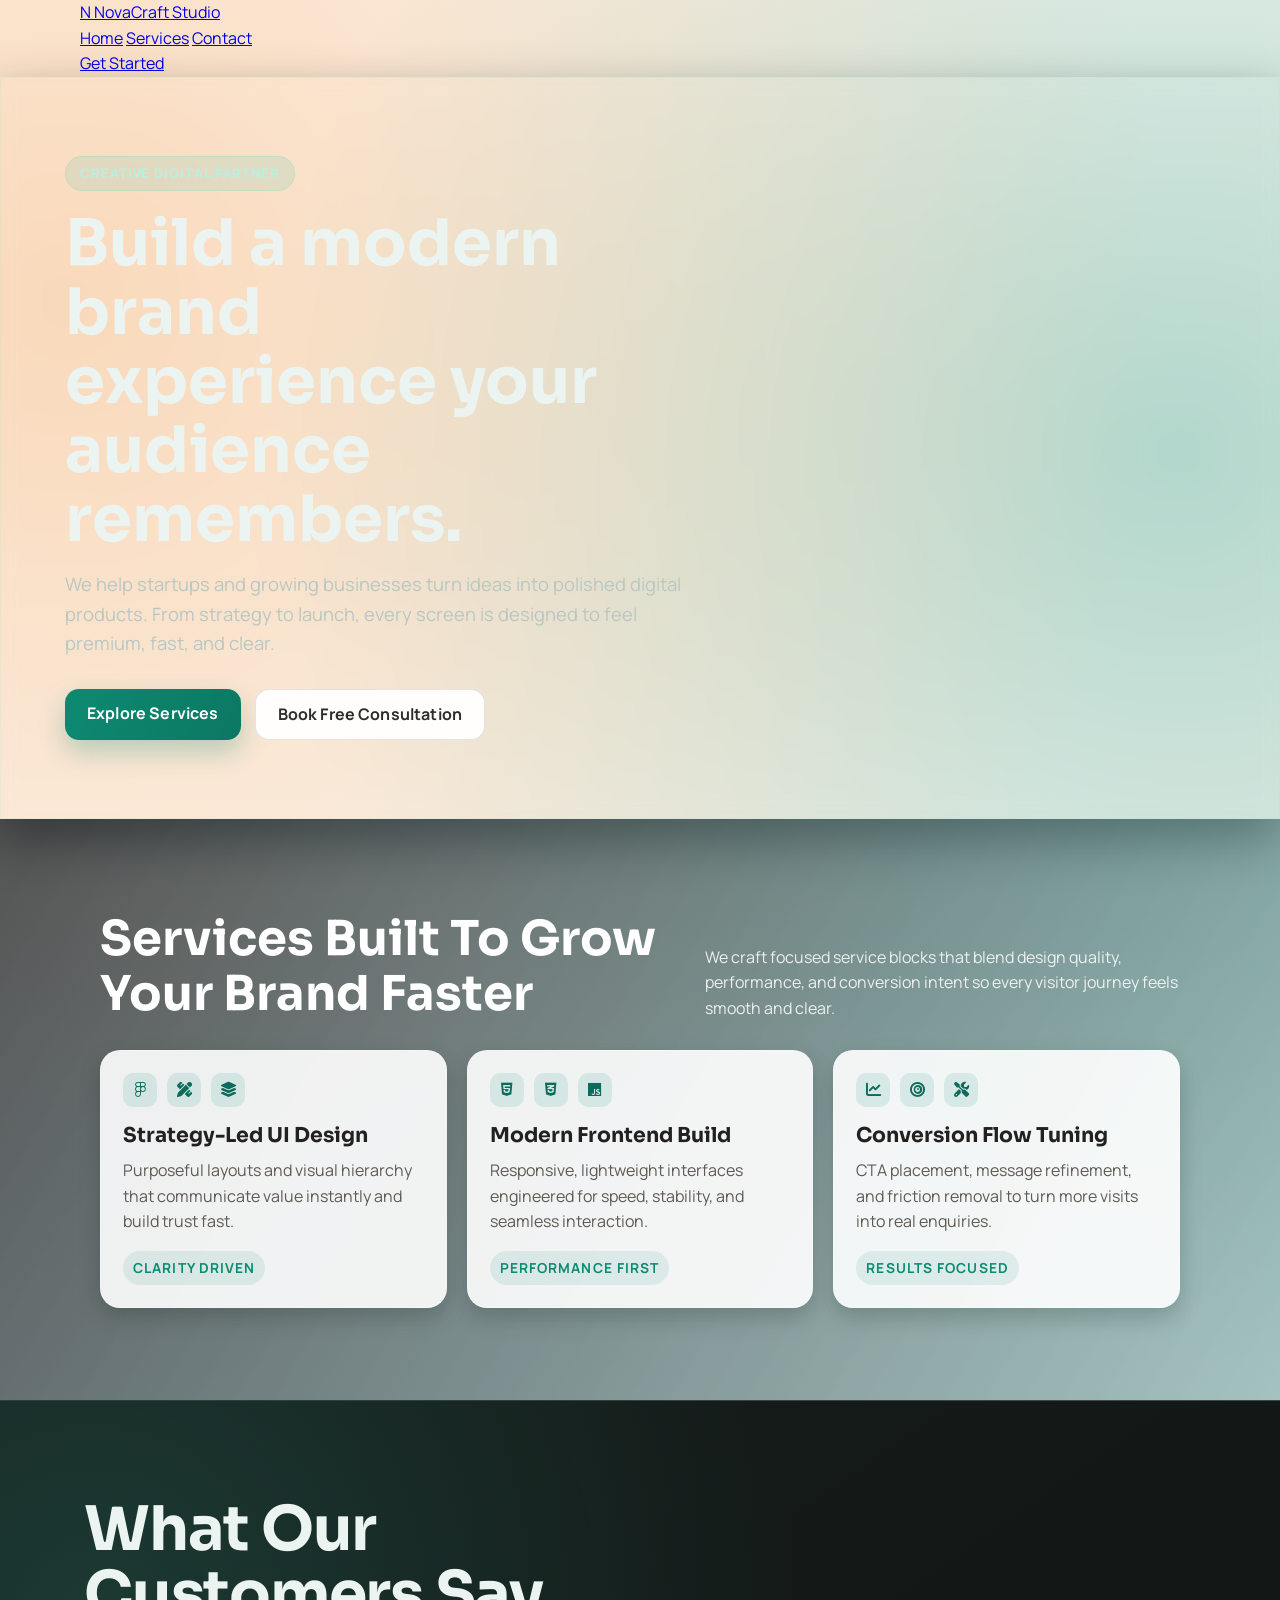
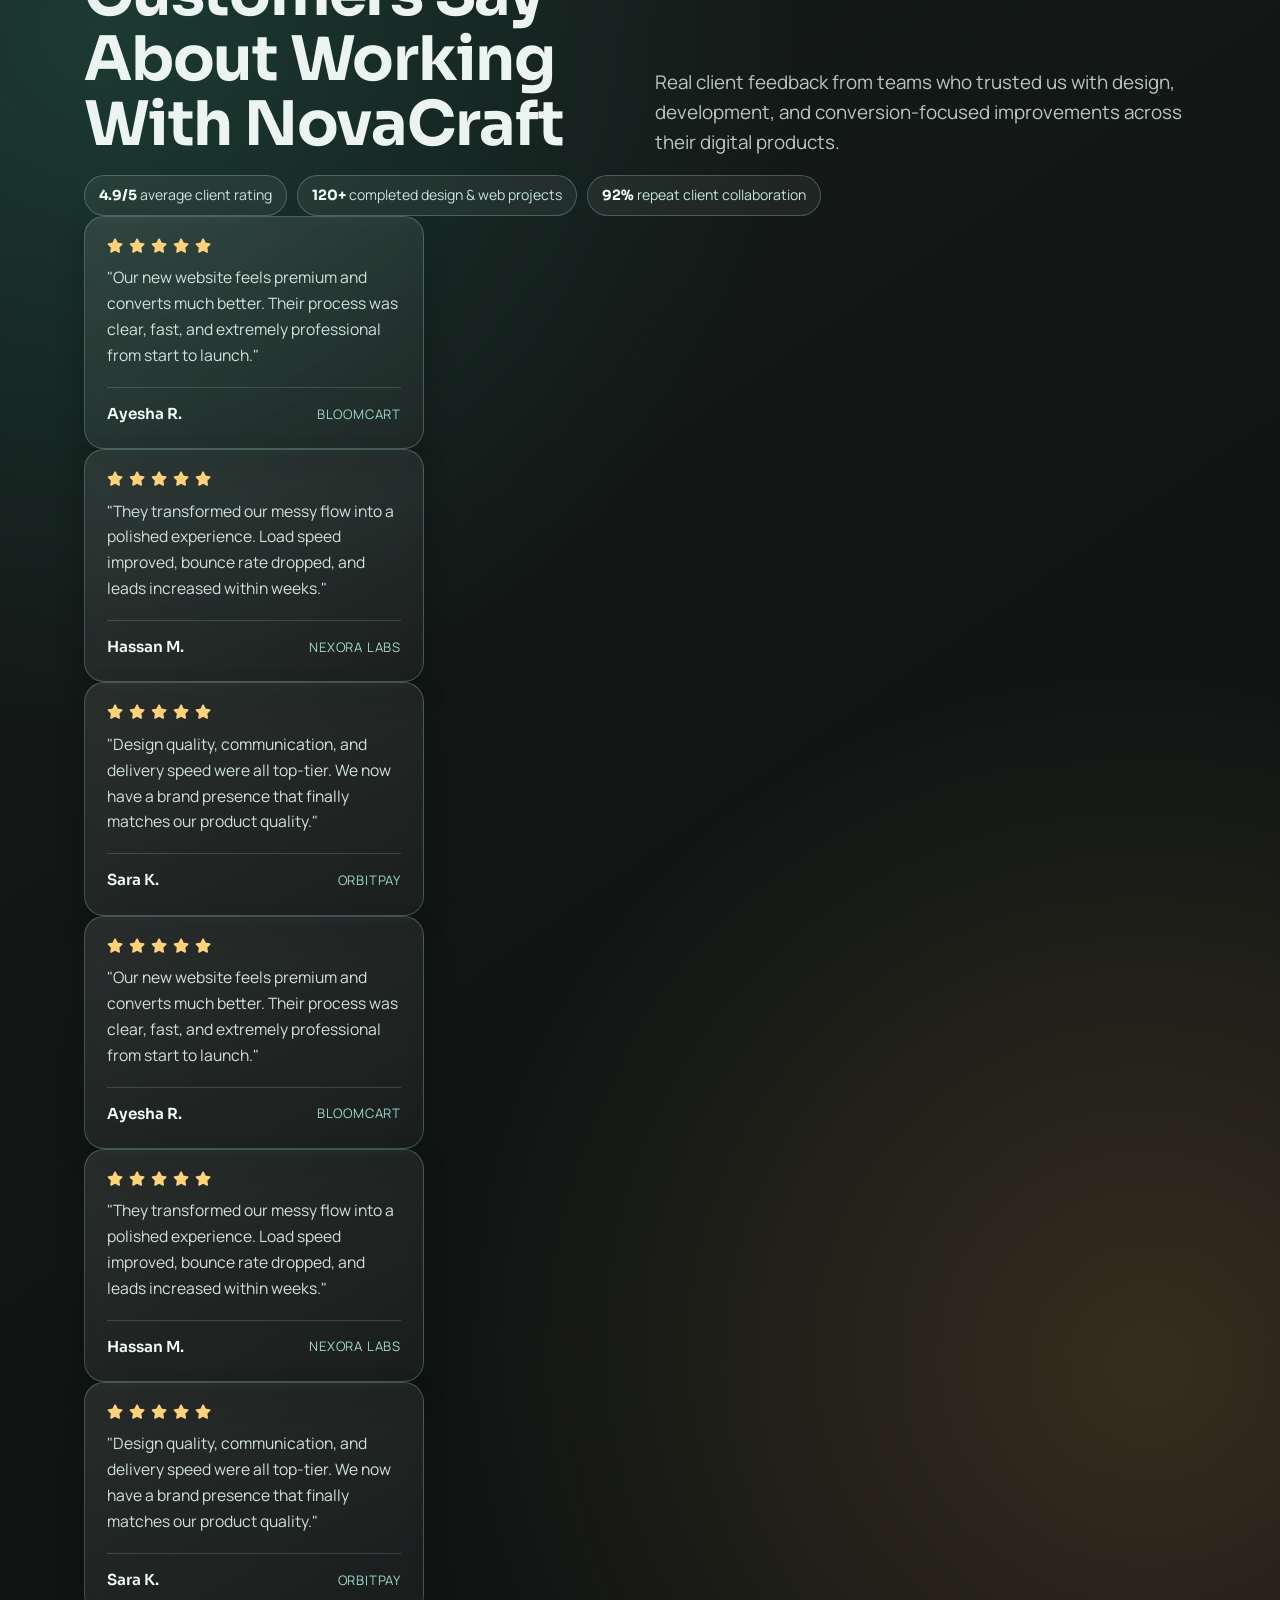
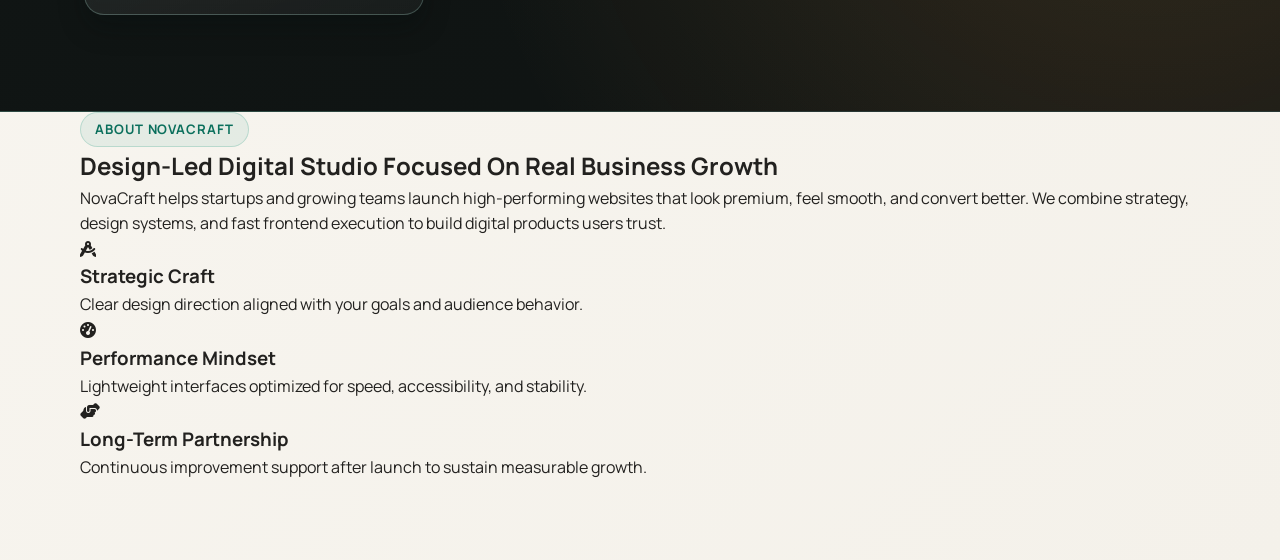
==== commit 7dfe7624: "check" ====
--- a/index.html
+++ b/index.html
@@ -28,102 +28,6 @@
     </header>
 
     <section class="hero" id="hero">
-      <div class="hero-top">
-        <a class="hero-logo" href="#hero" aria-label="NovaCraft Studio home">
-          <span class="hero-logo-mark">N</span>
-          <span>NovaCraft</span>
-        </a>
-        <nav class="hero-nav" aria-label="Main navigation">
-          <ul>
-            <li><a href="#hero">Home</a></li>
-            <li><a href="#services">Services</a></li>
-            <li><a href="#reviews">Reviews</a></li>
-            <li data-auth="guest"><a href="#" data-open-auth="signin">Sign In</a></li>
-            <li data-auth="guest"><a href="#" data-open-auth="signup">Sign Up</a></li>
-            <li data-auth="user" class="hidden"><a href="#" id="logoutBtn">Logout</a></li>
-          </ul>
-        </nav>
-        <a class="hero-cta-animated" href="#services">
-          <i class="fa-solid fa-bolt" aria-hidden="true"></i>
-          Start Project
-        </a>
-      </div>
-<<<<<<< HEAD
-  <header class="site-navbar-wrap">
-    <div class="site-navbar">
-      <a class="hero-logo" href="#hero" aria-label="NovaCraft Studio home">
-        <span class="hero-logo-mark">N</span>
-        <span>NovaCraft</span>
-      </a>
-
-      <nav class="hero-nav" aria-label="Main navigation">
-        <ul>
-          <li><a href="#hero">Home</a></li>
-          <li><a href="#services">Services</a></li>
-          <li><a href="#reviews">Reviews</a></li>
-          <li><a href="signin.html">Sign In</a></li>
-          <li><a href="signup.html">Sign Up</a></li>
-        </ul>
-      </nav>
-
-      <a class="hero-cta-animated" href="#services">
-        <i class="fa-solid fa-bolt" aria-hidden="true"></i>
-        Start Project
-      </a>
-    </div>
-  </header>
-
-  <main class="page">
-    <section class="hero" id="hero">
-      <div class="hero-top">
-        <a class="hero-logo" href="#hero" aria-label="NovaCraft Studio home">
-          <span class="hero-logo-mark">N</span>
-          <span>NovaCraft</span>
-        </a>
-        <nav class="hero-nav" aria-label="Main navigation">
-          <ul>
-            <li><a href="#hero">Home</a></li>
-            <li><a href="#services">Services</a></li>
-            <li><a href="#reviews">Reviews</a></li>
-            <li data-auth="guest"><a href="#" data-open-auth="signin">Sign In</a></li>
-            <li data-auth="guest"><a href="#" data-open-auth="signup">Sign Up</a></li>
-            <li data-auth="user" class="hidden"><a href="#" id="logoutBtn">Logout</a></li>
-          </ul>
-        </nav>
-        <a class="hero-cta-animated" href="#services">
-          <i class="fa-solid fa-bolt" aria-hidden="true"></i>
-          Start Project
-        </a>
-      </div>
-<<<<<<< HEAD
-  <header class="site-navbar-wrap">
-    <div class="site-navbar">
-      <a class="hero-logo" href="#hero" aria-label="NovaCraft Studio home">
-        <span class="hero-logo-mark">N</span>
-        <span>NovaCraft</span>
-      </a>
-
-      <nav class="hero-nav" aria-label="Main navigation">
-        <ul>
-          <li><a href="#hero">Home</a></li>
-          <li><a href="#services">Services</a></li>
-          <li><a href="#reviews">Reviews</a></li>
-          <li><a href="signin.html">Sign In</a></li>
-          <li><a href="signup.html">Sign Up</a></li>
-        </ul>
-      </nav>
-
-      <a class="hero-cta-animated" href="#services">
-        <i class="fa-solid fa-bolt" aria-hidden="true"></i>
-        Start Project
-      </a>
-    </div>
-  </header>
-
-  <main class="page">
-    <section class="hero" id="hero">
-=======
->>>>>>> 6e412e68df9b88de32d49a896025d89b596a0b76
       <span class="eyebrow">Creative Digital Partner</span>
       <h1>Build a modern brand experience your audience remembers.</h1>
       <p>
